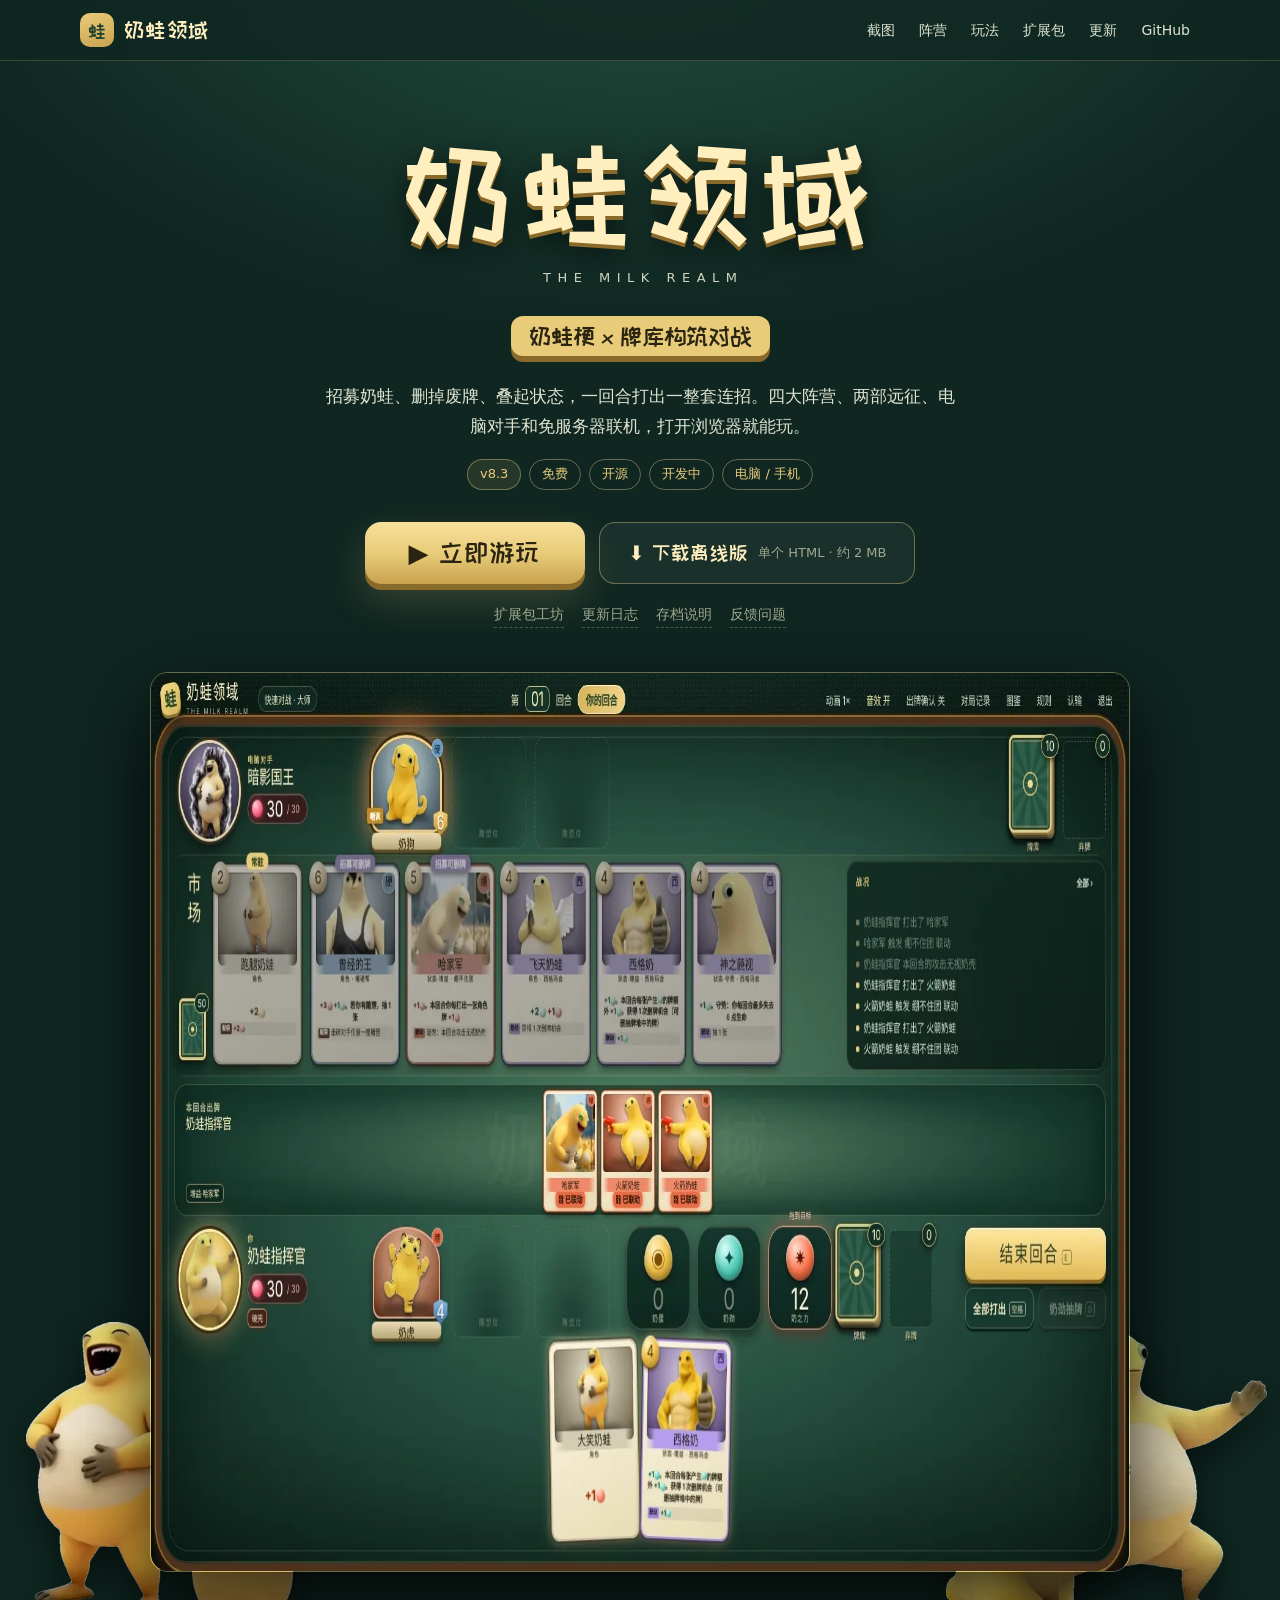
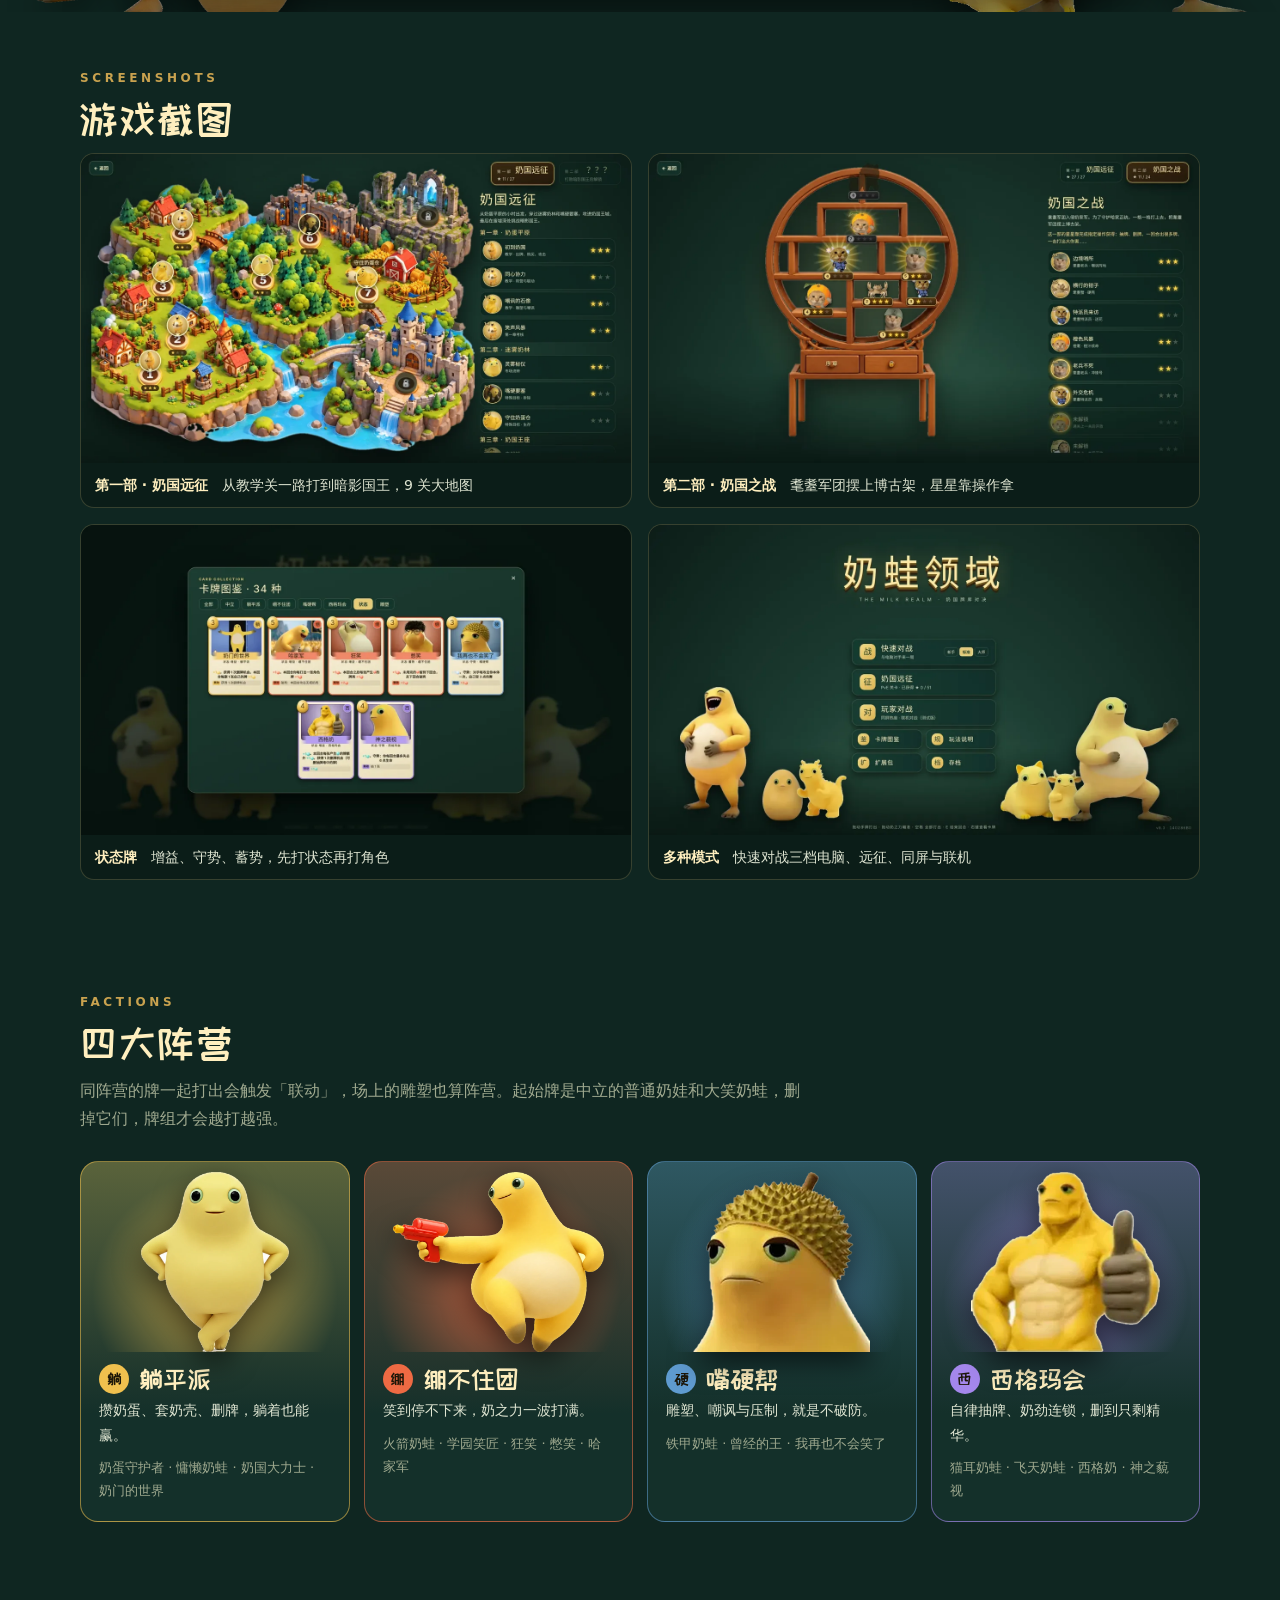
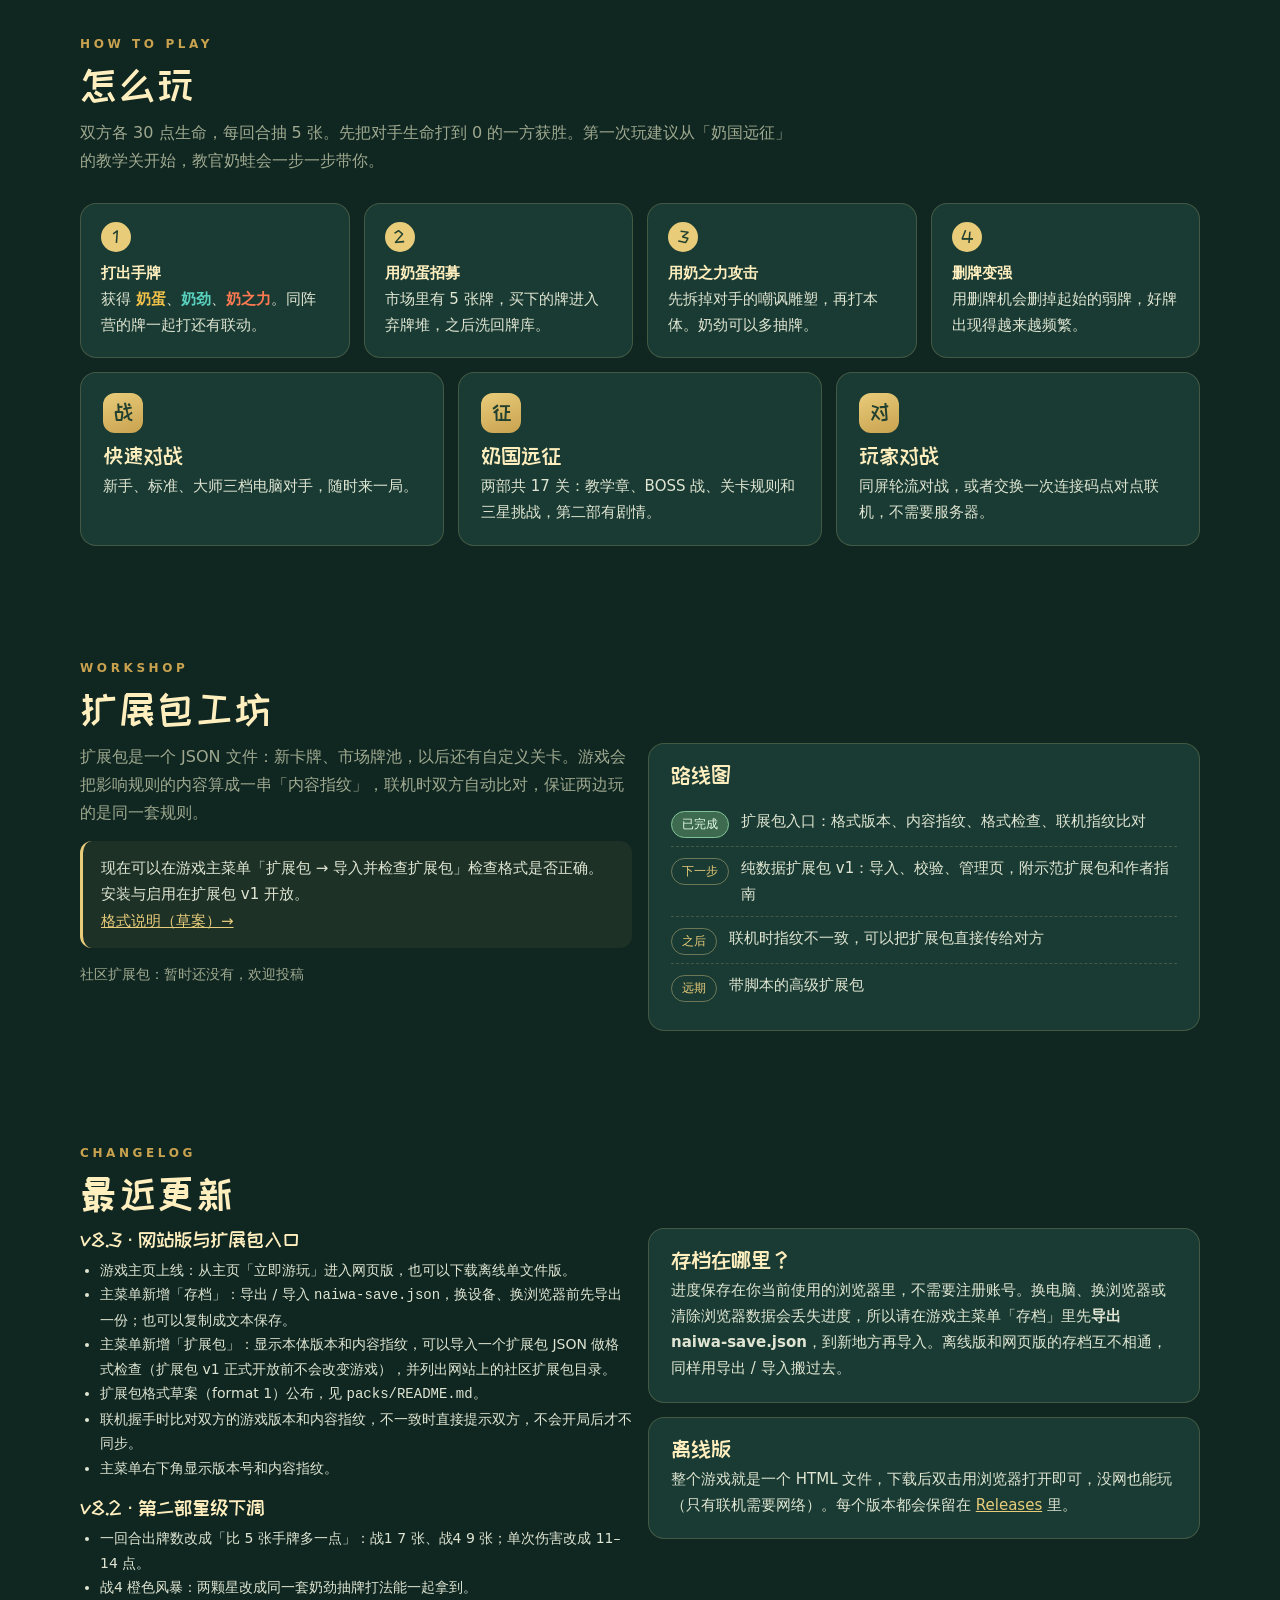
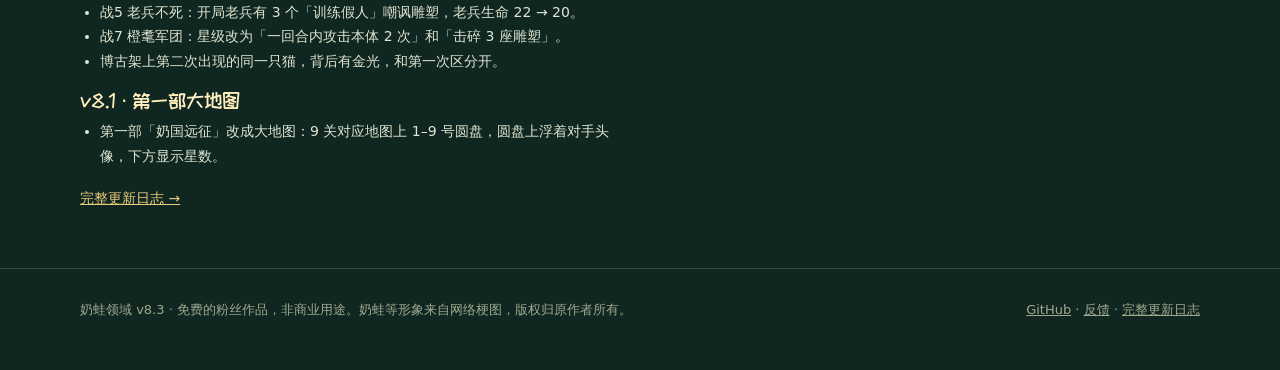
==== index.html @ 802143e0 "Fix: move website files to repo root" ====
<!doctype html>
<html lang="zh-CN">
<head>
<meta charset="utf-8">
<meta name="viewport" content="width=device-width, initial-scale=1, viewport-fit=cover">
<meta name="theme-color" content="#15342e">
<title>奶蛙领域 · 奶蛙梗 × 牌库构筑对战</title>
<meta name="description" content="奶蛙领域：免费的网页卡牌构筑对战游戏。四大阵营、状态牌连招、两部远征关卡、电脑对手与免服务器联机，点开就能玩。">
<meta property="og:title" content="奶蛙领域 · THE MILK REALM">
<meta property="og:description" content="奶蛙梗 × 牌库构筑对战。免费、开源、点开即玩。">
<meta property="og:image" content="assets/cover.jpg">
<link rel="icon" href="assets/favicon.png">
<link rel="preconnect" href="https://fonts.googleapis.com">
<link rel="stylesheet" href="https://fonts.googleapis.com/css2?family=ZCOOL+KuaiLe&display=swap">
<style>
:root{
  --bg:#0f2621;--bg-2:#15342e;--panel:#1a3b33;--line:#e6d18e33;--line-2:#e6d18e66;
  --gold:#e8cc7a;--gold-2:#c9a24f;--cream:#ffefbf;--text:#dfe5d2;--muted:#9fa98f;
  --egg:#f0c04e;--laugh:#ee6a43;--iron:#5f9bd0;--spirit:#a487ec;
  --display:'ZCOOL KuaiLe','PingFang SC','Microsoft YaHei',system-ui,sans-serif;
  --body:'PingFang SC','Microsoft YaHei','Noto Sans SC',system-ui,sans-serif;
}
*{box-sizing:border-box}
html{scroll-behavior:smooth}
body{margin:0;background:radial-gradient(1200px 700px at 50% -10%,#24513f 0%,var(--bg) 60%) fixed,var(--bg);color:var(--text);font:16px/1.75 var(--body);-webkit-font-smoothing:antialiased}
a{color:var(--gold)}
img{max-width:100%;display:block}
.wrap{width:min(1120px,100% - 32px);margin:0 auto}

/* 顶栏 */
.nav{position:sticky;top:0;z-index:20;backdrop-filter:blur(10px);background:#0f2621cc;border-bottom:1px solid var(--line)}
.nav .wrap{display:flex;align-items:center;gap:18px;height:60px}
.brand{display:flex;align-items:center;gap:10px;text-decoration:none;color:var(--cream);font:400 22px var(--display);letter-spacing:.06em;white-space:nowrap}
.brand i{width:34px;height:34px;border-radius:10px;background:linear-gradient(160deg,var(--gold),var(--gold-2));color:#21402f;display:grid;place-items:center;font-style:normal;font-size:19px}
.nav nav{margin-left:auto;display:flex;gap:4px;flex-wrap:nowrap;overflow-x:auto;scrollbar-width:none}
.nav nav a{color:var(--text);text-decoration:none;font-size:14px;padding:6px 10px;border-radius:8px;white-space:nowrap}
.nav nav a:hover{background:#ffffff10;color:var(--cream)}

/* 首屏 */
.hero{position:relative;overflow:hidden;padding:72px 0 40px;text-align:center}
.hero h1{margin:0;font:400 clamp(56px,11vw,120px)/1 var(--display);letter-spacing:.08em;color:var(--cream);text-shadow:0 4px 0 #8a6a2b,0 10px 30px #000a}
.hero .en{margin:14px 0 0;font-size:13px;letter-spacing:.5em;color:#cfd5bf;padding-left:.5em}
.hero .tag{display:inline-block;margin:26px 0 0;padding:8px 18px;border-radius:12px;background:var(--gold);color:#2a2410;font:400 clamp(18px,3vw,24px) var(--display);box-shadow:0 6px 0 #8a6a2b}
.hero p.lead{max-width:640px;margin:26px auto 0;color:var(--text);font-size:17px}
.badges{display:flex;justify-content:center;gap:8px;flex-wrap:wrap;margin-top:18px}
.badge{font-size:13px;padding:3px 12px;border-radius:999px;border:1px solid var(--line-2);color:var(--gold)}
.badge.ver{background:#e8cc7a1a}
.cta{display:flex;justify-content:center;gap:14px;flex-wrap:wrap;margin-top:32px}
.btn{display:inline-flex;align-items:center;justify-content:center;gap:10px;text-decoration:none;border-radius:16px;font:400 20px var(--display);letter-spacing:.06em;padding:14px 28px;transition:transform .12s,box-shadow .12s;cursor:pointer;border:0}
.btn.primary{background:linear-gradient(180deg,#f7e09a,var(--gold) 50%,var(--gold-2));color:#2a2410;box-shadow:0 6px 0 #8a6a2b,0 16px 40px #e8cc7a33;font-size:26px;padding:16px 44px}
.btn.primary:hover{transform:translateY(-2px);box-shadow:0 8px 0 #8a6a2b,0 20px 50px #e8cc7a44}
.btn.primary:active{transform:translateY(4px);box-shadow:0 2px 0 #8a6a2b}
.btn.ghost{background:#ffffff0c;color:var(--cream);border:1px solid var(--line-2)}
.btn.ghost:hover{background:#ffffff18}
.btn small{font:13px var(--body);color:var(--muted);letter-spacing:0}
.sublinks{margin-top:18px;display:flex;justify-content:center;gap:6px 18px;flex-wrap:wrap;font-size:14px}
.sublinks a{color:var(--muted);text-decoration:none;border-bottom:1px dashed #9fa98f66}
.sublinks a:hover{color:var(--cream)}
.frogs{position:absolute;inset:0;pointer-events:none;z-index:-1}
.frogs img{position:absolute;bottom:-10px;filter:drop-shadow(0 12px 18px #0008);animation:bob 4s ease-in-out infinite;opacity:.95}
@keyframes bob{50%{transform:translateY(-10px)}}
.shot-hero{margin:44px auto 0;width:min(980px,100%);border-radius:18px;overflow:hidden;border:1px solid var(--line-2);box-shadow:0 30px 80px #000c}

/* 区块 */
section.block{padding:56px 0}
.eyebrow{font-size:12px;letter-spacing:.3em;color:var(--gold-2);font-weight:700}
h2{margin:6px 0 10px;font:400 clamp(28px,5vw,40px)/1.2 var(--display);color:var(--cream);letter-spacing:.04em}
.intro{color:var(--muted);max-width:720px;margin:0 0 28px}

/* 截图 */
.gallery{display:grid;grid-template-columns:repeat(2,1fr);gap:16px}
.gallery figure{margin:0;border-radius:14px;overflow:hidden;border:1px solid var(--line);background:#0b1d18;cursor:zoom-in}
.gallery figure img{aspect-ratio:16/9;object-fit:cover;width:100%;transition:transform .3s}
.gallery figure:hover img{transform:scale(1.03)}
.gallery figcaption{padding:10px 14px;font-size:14px;color:var(--text)}
.gallery figcaption b{color:var(--cream)}

/* 阵营 */
.factions{display:grid;grid-template-columns:repeat(4,1fr);gap:14px}
.fac{position:relative;border-radius:18px;overflow:hidden;background:linear-gradient(180deg,color-mix(in srgb,var(--c) 30%,#1a3b33),#14302a 70%);border:1px solid color-mix(in srgb,var(--c) 55%,transparent);padding:0 0 18px}
.fac .art{height:190px;display:flex;align-items:flex-end;justify-content:center;background:radial-gradient(circle at 50% 70%,color-mix(in srgb,var(--c) 70%,transparent),transparent 65%)}
.fac .art img{max-height:180px;width:auto;filter:drop-shadow(0 10px 14px #0009)}
.fac h3{margin:12px 18px 2px;font:400 26px var(--display);color:var(--cream);display:flex;align-items:center;gap:10px}
.fac h3 i{font-style:normal;width:30px;height:30px;border-radius:50%;background:var(--c);color:#1c1608;display:grid;place-items:center;font-size:16px}
.fac p{margin:4px 18px 0;font-size:14px;color:var(--text)}
.fac .cards{margin:10px 18px 0;font-size:13px;color:var(--muted)}

/* 模式 / 玩法 */
.grid3{display:grid;grid-template-columns:repeat(3,1fr);gap:14px}
.card{background:var(--panel);border:1px solid var(--line);border-radius:16px;padding:20px 22px}
.card h3{margin:0 0 6px;font:400 22px var(--display);color:var(--cream)}
.card p{margin:0;font-size:15px}
.card .mi{width:40px;height:40px;border-radius:12px;background:linear-gradient(160deg,var(--gold),var(--gold-2));color:#21402f;display:grid;place-items:center;font:400 21px var(--display);margin-bottom:12px}
.steps{counter-reset:s;display:grid;grid-template-columns:repeat(4,1fr);gap:14px;padding:0;margin:0;list-style:none}
.steps li{counter-increment:s;background:var(--panel);border:1px solid var(--line);border-radius:16px;padding:18px 20px;font-size:15px}
.steps li:before{content:counter(s);display:grid;place-items:center;width:30px;height:30px;border-radius:50%;background:var(--gold);color:#21402f;font:400 17px var(--display);margin-bottom:8px}
.steps b{color:var(--cream)}
.res{font-weight:700}.res.c{color:#f2c24b}.res.e{color:#59d2c0}.res.p{color:#ff7a52}

/* 扩展包 / 更新 */
.two{display:grid;grid-template-columns:1fr 1fr;gap:16px}
.note{border-left:3px solid var(--gold);background:#e8cc7a10;border-radius:12px;padding:14px 18px;font-size:15px}
.roadmap{list-style:none;padding:0;margin:14px 0 0}
.roadmap li{display:flex;gap:12px;align-items:flex-start;padding:8px 0;border-bottom:1px dashed var(--line);font-size:15px}
.roadmap li:last-child{border:0}
.roadmap .st{flex:none;font-size:12px;padding:2px 10px;border-radius:999px;border:1px solid var(--line-2);color:var(--gold);margin-top:3px}
.roadmap .st.done{background:#3e6b4f;border-color:#7fc29a;color:#e8ffe9}
.changes h3{margin:0;font:400 20px var(--display);color:var(--cream)}
.changes ul{margin:6px 0 16px;padding-left:20px;font-size:14px}
.changes .more{font-size:14px}

/* 存档 */
.save-row{display:flex;gap:16px;align-items:center;flex-wrap:wrap}
.save-row .note{flex:1;min-width:260px}

footer{border-top:1px solid var(--line);padding:30px 0 50px;color:var(--muted);font-size:13px}
footer .wrap{display:flex;gap:10px 24px;flex-wrap:wrap;justify-content:space-between}
footer a{color:var(--muted)}

/* 大图 */
.lightbox{position:fixed;inset:0;background:#000d;display:none;align-items:center;justify-content:center;z-index:50;padding:16px;cursor:zoom-out}
.lightbox.on{display:flex}
.lightbox img{max-width:min(1600px,100%);max-height:100%;border-radius:12px;box-shadow:0 20px 60px #000}

@media (max-width:900px){
  .factions{grid-template-columns:repeat(2,1fr)}
  .grid3,.steps{grid-template-columns:1fr 1fr}
  .two{grid-template-columns:1fr}
  .frogs{opacity:.35}
}
@media (max-width:600px){
  .nav nav a.hide-sm{display:none}
  .gallery,.factions,.grid3,.steps{grid-template-columns:1fr}
  .hero{padding-top:48px}
  .btn.primary{width:100%}
  .cta .btn.ghost{width:100%}
  .fac .art{height:160px}
  section.block{padding:40px 0}
}
</style>
</head>
<body>

<header class="nav"><div class="wrap">
  <a class="brand" href="./"><i>蛙</i>奶蛙领域</a>
  <nav>
    <a href="#shots" class="hide-sm">截图</a>
    <a href="#factions" class="hide-sm">阵营</a>
    <a href="#how">玩法</a>
    <a href="#packs">扩展包</a>
    <a href="#changes" class="hide-sm">更新</a>
    <a href="#" data-gh="repo">GitHub</a>
  </nav>
</div></header>

<section class="hero">
  <div class="frogs" aria-hidden="true">
    <img src="play/assets/art/laugh.webp" alt="" style="left:2%;height:300px;animation-delay:-1s">
    <img src="play/assets/art/egg.webp" alt="" style="left:15%;height:130px;animation-delay:-2.2s">
    <img src="play/assets/art/cat.webp" alt="" style="right:16%;height:140px;animation-delay:-1.6s">
    <img src="play/assets/art/kungfu.webp" alt="" style="right:1%;height:290px;animation-delay:-2.6s">
  </div>
  <div class="wrap">
    <h1>奶蛙领域</h1>
    <p class="en">THE MILK REALM</p>
    <div class="tag">奶蛙梗 × 牌库构筑对战</div>
    <p class="lead">招募奶蛙、删掉废牌、叠起状态，一回合打出一整套连招。四大阵营、两部远征、电脑对手和免服务器联机，打开浏览器就能玩。</p>
    <div class="badges"><span class="badge ver">v8.3</span><span class="badge">免费</span><span class="badge">开源</span><span class="badge">开发中</span><span class="badge">电脑 / 手机</span></div>
    <div class="cta">
      <a class="btn primary" href="play/">▶ 立即游玩</a>
      <a class="btn ghost" href="#" data-gh="release">⬇ 下载离线版 <small>单个 HTML · 约 2 MB</small></a>
    </div>
    <div class="sublinks">
      <a href="#packs">扩展包工坊</a>
      <a href="#changes">更新日志</a>
      <a href="#save">存档说明</a>
      <a href="#" data-gh="issues">反馈问题</a>
    </div>
    <img class="shot-hero" src="assets/screenshots/battle.webp" alt="对局画面：牌桌、市场、手牌和雕塑" width="1600" height="900">
  </div>
</section>

<section class="block" id="shots"><div class="wrap">
  <div class="eyebrow">SCREENSHOTS</div>
  <h2>游戏截图</h2>
  <div class="gallery">
    <figure><img src="assets/screenshots/map.webp" alt="第一部大地图" loading="lazy"><figcaption><b>第一部 · 奶国远征</b>　从教学关一路打到暗影国王，9 关大地图</figcaption></figure>
    <figure><img src="assets/screenshots/shelf.webp" alt="第二部博古架" loading="lazy"><figcaption><b>第二部 · 奶国之战</b>　耄耋军团摆上博古架，星星靠操作拿</figcaption></figure>
    <figure><img src="assets/screenshots/codex.webp" alt="卡牌图鉴" loading="lazy"><figcaption><b>状态牌</b>　增益、守势、蓄势，先打状态再打角色</figcaption></figure>
    <figure><img src="assets/screenshots/menu.webp" alt="主菜单" loading="lazy"><figcaption><b>多种模式</b>　快速对战三档电脑、远征、同屏与联机</figcaption></figure>
  </div>
</div></section>

<section class="block" id="factions"><div class="wrap">
  <div class="eyebrow">FACTIONS</div>
  <h2>四大阵营</h2>
  <p class="intro">同阵营的牌一起打出会触发「联动」，场上的雕塑也算阵营。起始牌是中立的普通奶娃和大笑奶蛙，删掉它们，牌组才会越打越强。</p>
  <div class="factions">
    <div class="fac" style="--c:var(--egg)"><div class="art"><img src="play/assets/art/chieftain.webp" alt="奶国大力士"></div>
      <h3><i>躺</i>躺平派</h3><p>攒奶蛋、套奶壳、删牌，躺着也能赢。</p><div class="cards">奶蛋守护者 · 慵懒奶蛙 · 奶国大力士 · 奶门的世界</div></div>
    <div class="fac" style="--c:var(--laugh)"><div class="art"><img src="play/assets/art/rocket.webp" alt="火箭奶蛙"></div>
      <h3><i>绷</i>绷不住团</h3><p>笑到停不下来，奶之力一波打满。</p><div class="cards">火箭奶蛙 · 学园笑匠 · 狂笑 · 憋笑 · 哈家军</div></div>
    <div class="fac" style="--c:var(--iron)"><div class="art"><img src="play/assets/art/nolaugh.webp" alt="我再也不会笑了"></div>
      <h3><i>硬</i>嘴硬帮</h3><p>雕塑、嘲讽与压制，就是不破防。</p><div class="cards">铁甲奶蛙 · 曾经的王 · 我再也不会笑了</div></div>
    <div class="fac" style="--c:var(--spirit)"><div class="art"><img src="play/assets/art/sigma.webp" alt="西格奶"></div>
      <h3><i>西</i>西格玛会</h3><p>自律抽牌、奶劲连锁，删到只剩精华。</p><div class="cards">猫耳奶蛙 · 飞天奶蛙 · 西格奶 · 神之藐视</div></div>
  </div>
</div></section>

<section class="block" id="how"><div class="wrap">
  <div class="eyebrow">HOW TO PLAY</div>
  <h2>怎么玩</h2>
  <p class="intro">双方各 30 点生命，每回合抽 5 张。先把对手生命打到 0 的一方获胜。第一次玩建议从「奶国远征」的教学关开始，教官奶蛙会一步一步带你。</p>
  <ol class="steps">
    <li><b>打出手牌</b><br>获得 <span class="res c">奶蛋</span>、<span class="res e">奶劲</span>、<span class="res p">奶之力</span>。同阵营的牌一起打还有联动。</li>
    <li><b>用奶蛋招募</b><br>市场里有 5 张牌，买下的牌进入弃牌堆，之后洗回牌库。</li>
    <li><b>用奶之力攻击</b><br>先拆掉对手的嘲讽雕塑，再打本体。奶劲可以多抽牌。</li>
    <li><b>删牌变强</b><br>用删牌机会删掉起始的弱牌，好牌出现得越来越频繁。</li>
  </ol>
  <div class="grid3" style="margin-top:14px">
    <div class="card"><div class="mi">战</div><h3>快速对战</h3><p>新手、标准、大师三档电脑对手，随时来一局。</p></div>
    <div class="card"><div class="mi">征</div><h3>奶国远征</h3><p>两部共 17 关：教学章、BOSS 战、关卡规则和三星挑战，第二部有剧情。</p></div>
    <div class="card"><div class="mi">对</div><h3>玩家对战</h3><p>同屏轮流对战，或者交换一次连接码点对点联机，不需要服务器。</p></div>
  </div>
</div></section>

<section class="block" id="packs"><div class="wrap">
  <div class="eyebrow">WORKSHOP</div>
  <h2>扩展包工坊</h2>
  <div class="two">
    <div>
      <p class="intro" style="margin-bottom:14px">扩展包是一个 JSON 文件：新卡牌、市场牌池，以后还有自定义关卡。游戏会把影响规则的内容算成一串「内容指纹」，联机时双方自动比对，保证两边玩的是同一套规则。</p>
      <div class="note">现在可以在游戏主菜单「扩展包 → 导入并检查扩展包」检查格式是否正确。安装与启用在扩展包 v1 开放。<br><a href="#" data-gh="packs">格式说明（草案）→</a></div>
      <p style="font-size:14px;color:var(--muted)">社区扩展包：<span id="packCount">读取中…</span></p>
    </div>
    <div class="card">
      <h3>路线图</h3>
      <ul class="roadmap">
        <li><span class="st done">已完成</span><span>扩展包入口：格式版本、内容指纹、格式检查、联机指纹比对</span></li>
        <li><span class="st">下一步</span><span>纯数据扩展包 v1：导入、校验、管理页，附示范扩展包和作者指南</span></li>
        <li><span class="st">之后</span><span>联机时指纹不一致，可以把扩展包直接传给对方</span></li>
        <li><span class="st">远期</span><span>带脚本的高级扩展包</span></li>
      </ul>
    </div>
  </div>
</div></section>

<section class="block" id="changes"><div class="wrap">
  <div class="eyebrow">CHANGELOG</div>
  <h2>最近更新</h2>
  <div class="two">
    <div class="changes"><h3>v8.3 · 网站版与扩展包入口</h3><ul><li>游戏主页上线：从主页「立即游玩」进入网页版，也可以下载离线单文件版。</li><li>主菜单新增「存档」：导出 / 导入 <code>naiwa-save.json</code>，换设备、换浏览器前先导出一份；也可以复制成文本保存。</li><li>主菜单新增「扩展包」：显示本体版本和内容指纹，可以导入一个扩展包 JSON 做格式检查（扩展包 v1 正式开放前不会改变游戏），并列出网站上的社区扩展包目录。</li><li>扩展包格式草案（format 1）公布，见 <code>packs/README.md</code>。</li><li>联机握手时比对双方的游戏版本和内容指纹，不一致时直接提示双方，不会开局后才不同步。</li><li>主菜单右下角显示版本号和内容指纹。</li></ul><h3>v8.2 · 第二部星级下调</h3><ul><li>一回合出牌数改成「比 5 张手牌多一点」：战1 7 张、战4 9 张；单次伤害改成 11–14 点。</li><li>战4 橙色风暴：两颗星改成同一套奶劲抽牌打法能一起拿到。</li><li>战5 老兵不死：开局老兵有 3 个「训练假人」嘲讽雕塑，老兵生命 22 → 20。</li><li>战7 橙耄军团：星级改为「一回合内攻击本体 2 次」和「击碎 3 座雕塑」。</li><li>博古架上第二次出现的同一只猫，背后有金光，和第一次区分开。</li></ul><h3>v8.1 · 第一部大地图</h3><ul><li>第一部「奶国远征」改成大地图：9 关对应地图上 1–9 号圆盘，圆盘上浮着对手头像，下方显示星数。</li></ul><a class="more" href="#" data-gh="changelog">完整更新日志 →</a></div>
    <div>
      <div class="card" id="save">
        <h3>存档在哪里？</h3>
        <p>进度保存在你当前使用的浏览器里，不需要注册账号。换电脑、换浏览器或清除浏览器数据会丢失进度，所以请在游戏主菜单「存档」里先<b>导出 naiwa-save.json</b>，到新地方再导入。离线版和网页版的存档互不相通，同样用导出 / 导入搬过去。</p>
      </div>
      <div class="card" style="margin-top:14px">
        <h3>离线版</h3>
        <p>整个游戏就是一个 HTML 文件，下载后双击用浏览器打开即可，没网也能玩（只有联机需要网络）。每个版本都会保留在 <a href="#" data-gh="releases">Releases</a> 里。</p>
      </div>
    </div>
  </div>
</div></section>

<footer><div class="wrap">
  <span>奶蛙领域 v8.3 · 免费的粉丝作品，非商业用途。奶蛙等形象来自网络梗图，版权归原作者所有。</span>
  <span><a href="#" data-gh="repo">GitHub</a> · <a href="#" data-gh="issues">反馈</a> · <a href="#" data-gh="changelog">完整更新日志</a></span>
</div></footer>

<div class="lightbox" id="lb"><img alt=""></div>

<script>
/* 自动识别仓库地址：<用户名>.github.io/<仓库名>/。自定义域名时把 FALLBACK 改成你的「用户名/仓库名」 */
(function () {
  var FALLBACK = '';
  var h = location.hostname, seg = location.pathname.split('/').filter(Boolean)[0];
  var repo = FALLBACK;
  if (/\.github\.io$/.test(h)) { var user = h.replace(/\.github\.io$/, ''); repo = user + '/' + (seg && seg !== 'play' && seg.indexOf('.') < 0 ? seg : h); }
  var gh = repo.indexOf('/') > 0 && repo.indexOf('__') < 0 ? 'https://github.com/' + repo : null;
  var links = { repo: '', issues: '/issues', release: '/releases/latest', releases: '/releases', packs: '/blob/main/packs/README.md', changelog: '/blob/main/CHANGELOG.md' };
  var local = { repo: '#', issues: '#', release: '#', releases: '#', packs: 'packs/README.md', changelog: 'CHANGELOG.md' };
  document.querySelectorAll('[data-gh]').forEach(function (a) {
    var k = a.getAttribute('data-gh');
    a.href = gh ? gh + links[k] : local[k];
    if (gh && k !== 'release') a.target = '_blank';
  });
  /* 社区扩展包数量 */
  fetch('packs/index.json', { cache: 'no-cache' }).then(function (r) { return r.json(); }).then(function (j) {
    var n = (j.packs || []).length; document.getElementById('packCount').textContent = n ? n + ' 个' : '暂时还没有，欢迎投稿';
  }).catch(function () { document.getElementById('packCount').textContent = '—'; });
  /* 截图大图 */
  var lb = document.getElementById('lb');
  document.querySelectorAll('.gallery img, .shot-hero').forEach(function (img) {
    img.style.cursor = 'zoom-in';
    img.addEventListener('click', function () { lb.firstElementChild.src = img.src; lb.classList.add('on'); });
  });
  lb.addEventListener('click', function () { lb.classList.remove('on'); });
  document.addEventListener('keydown', function (e) { if (e.key === 'Escape') lb.classList.remove('on'); });
})();
</script>
</body>
</html>
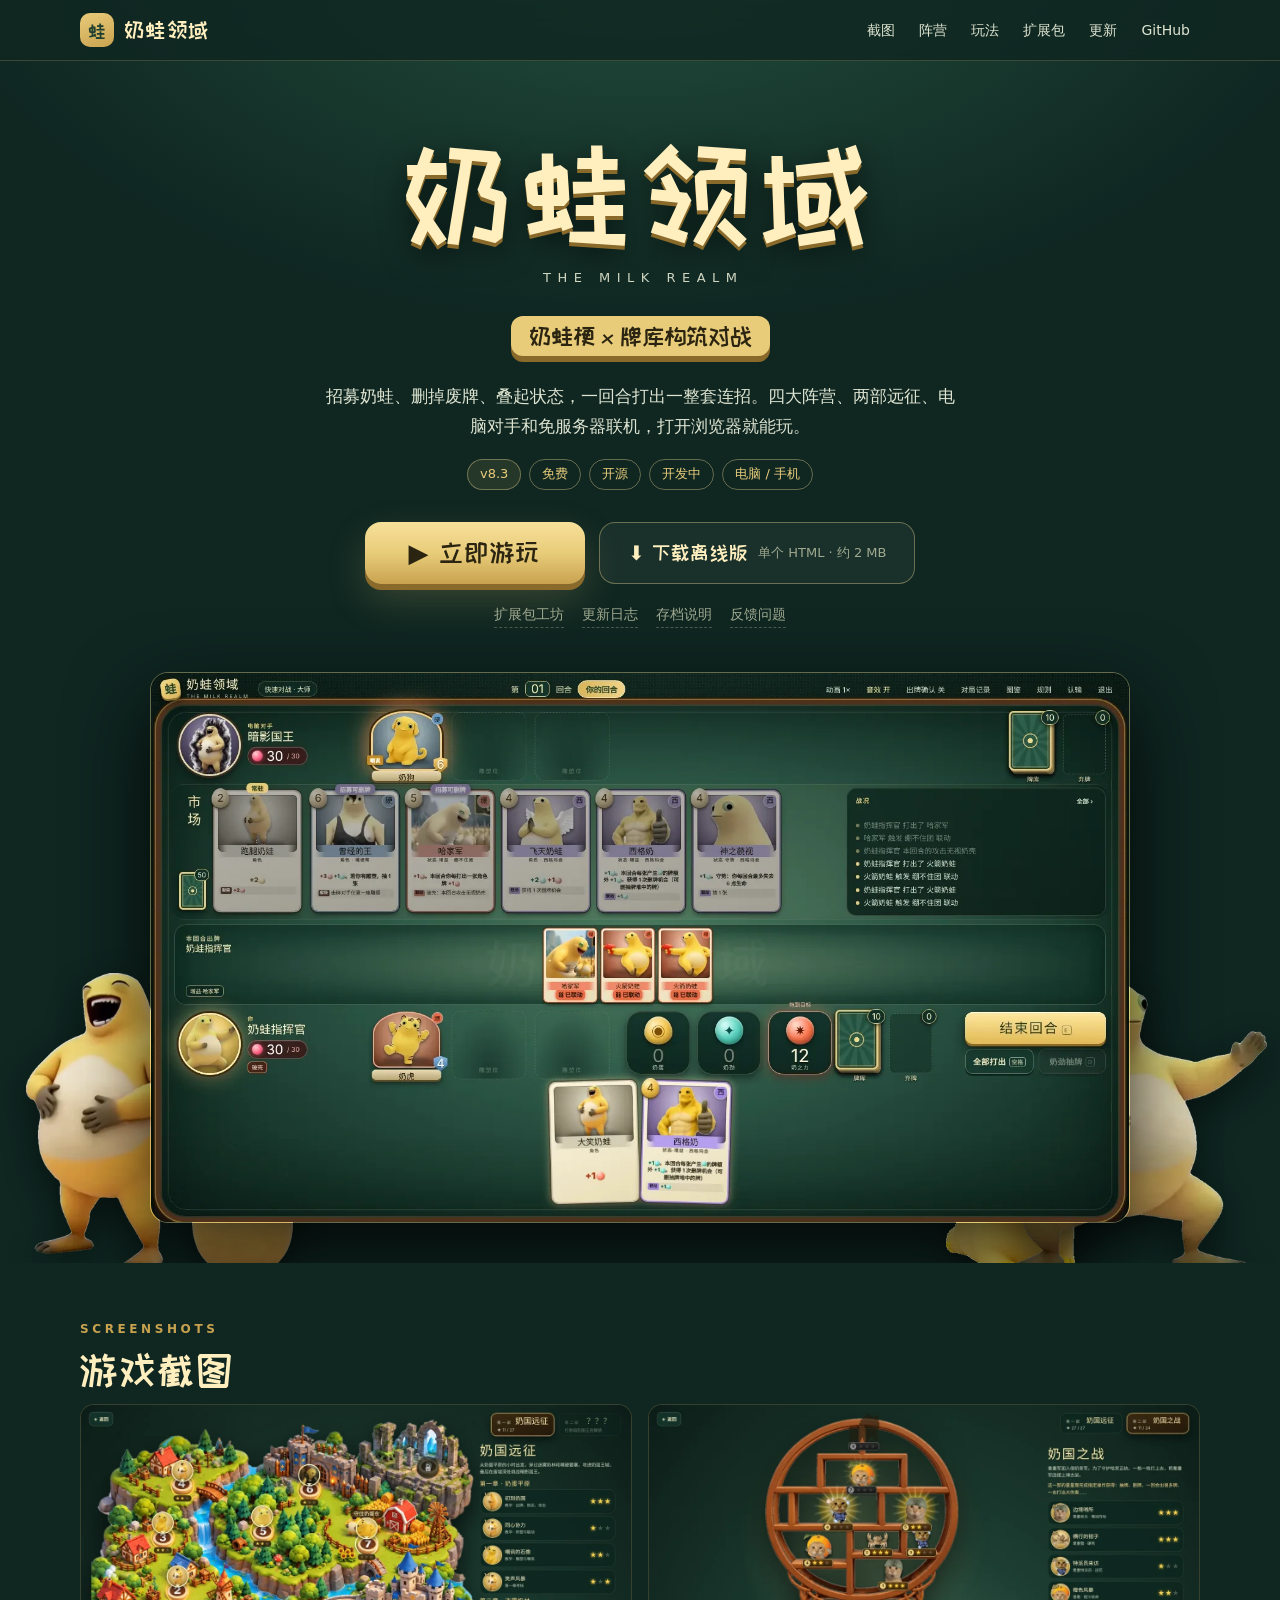
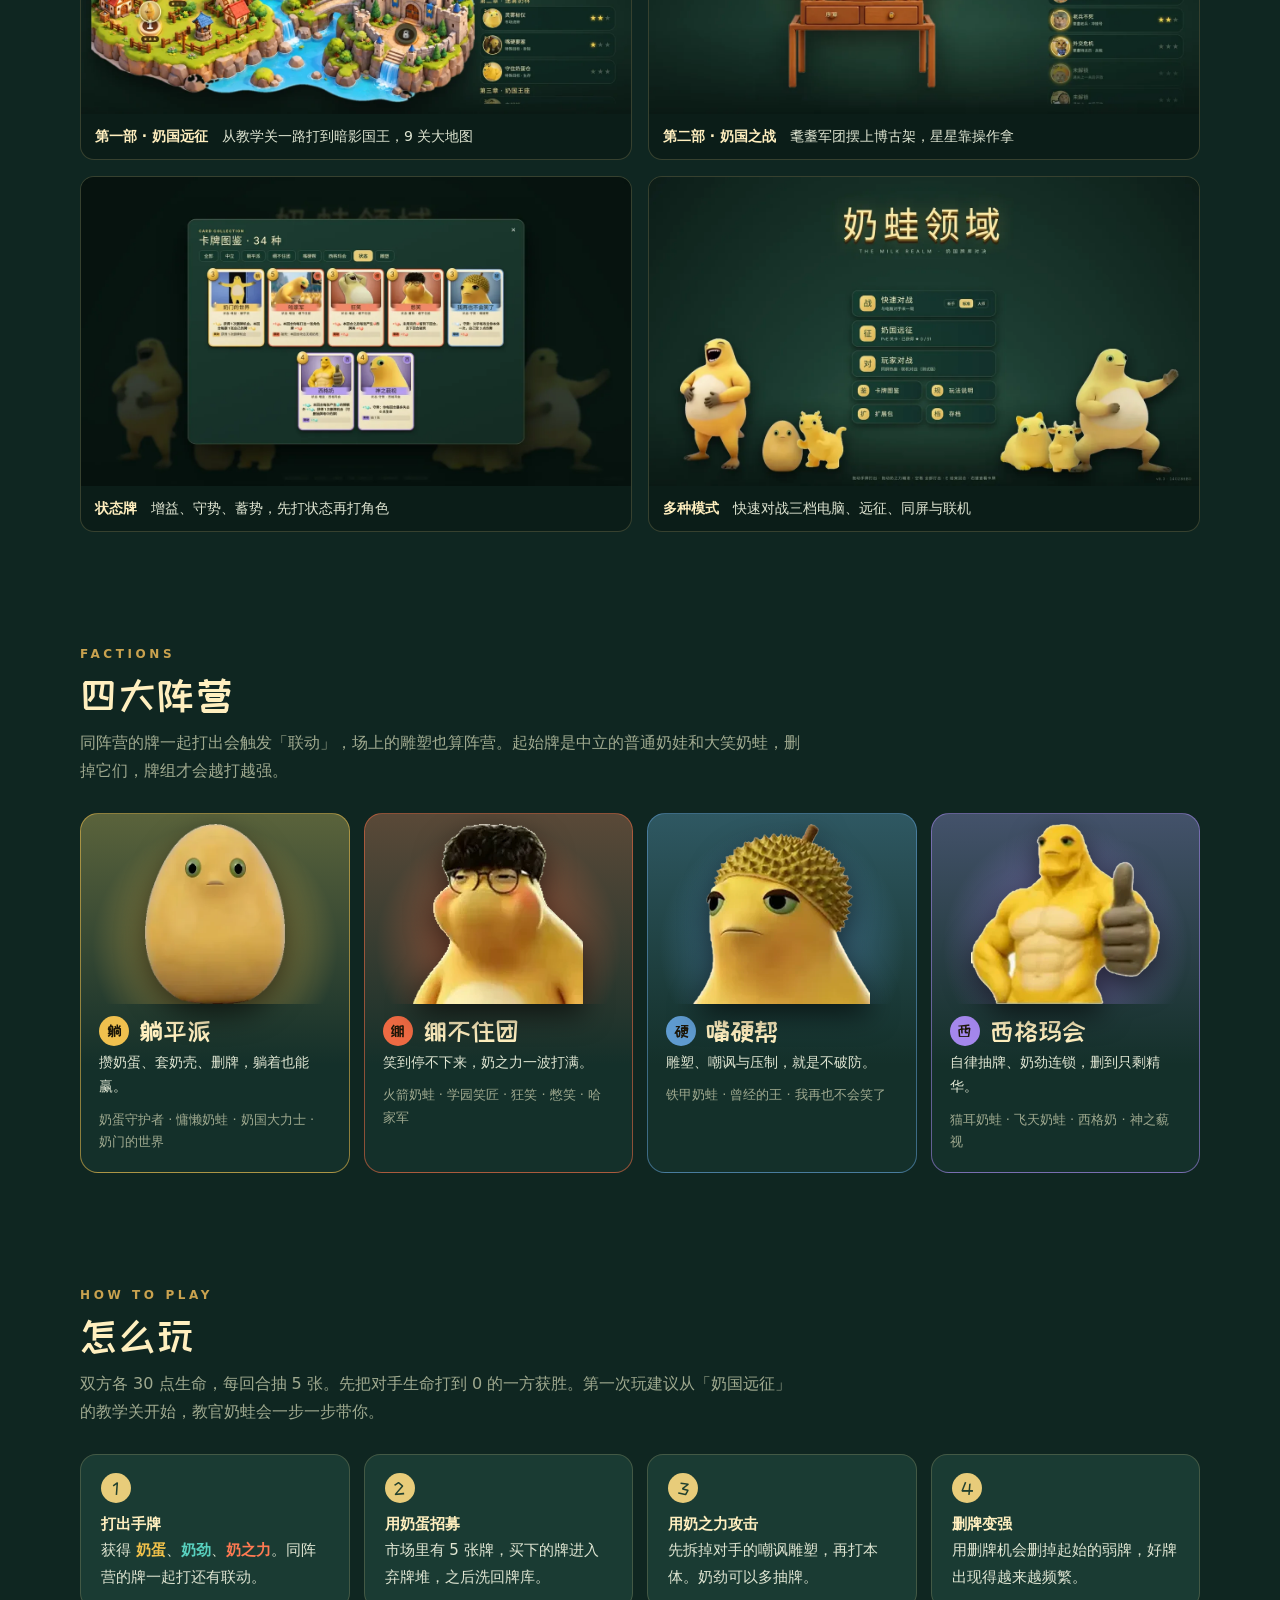
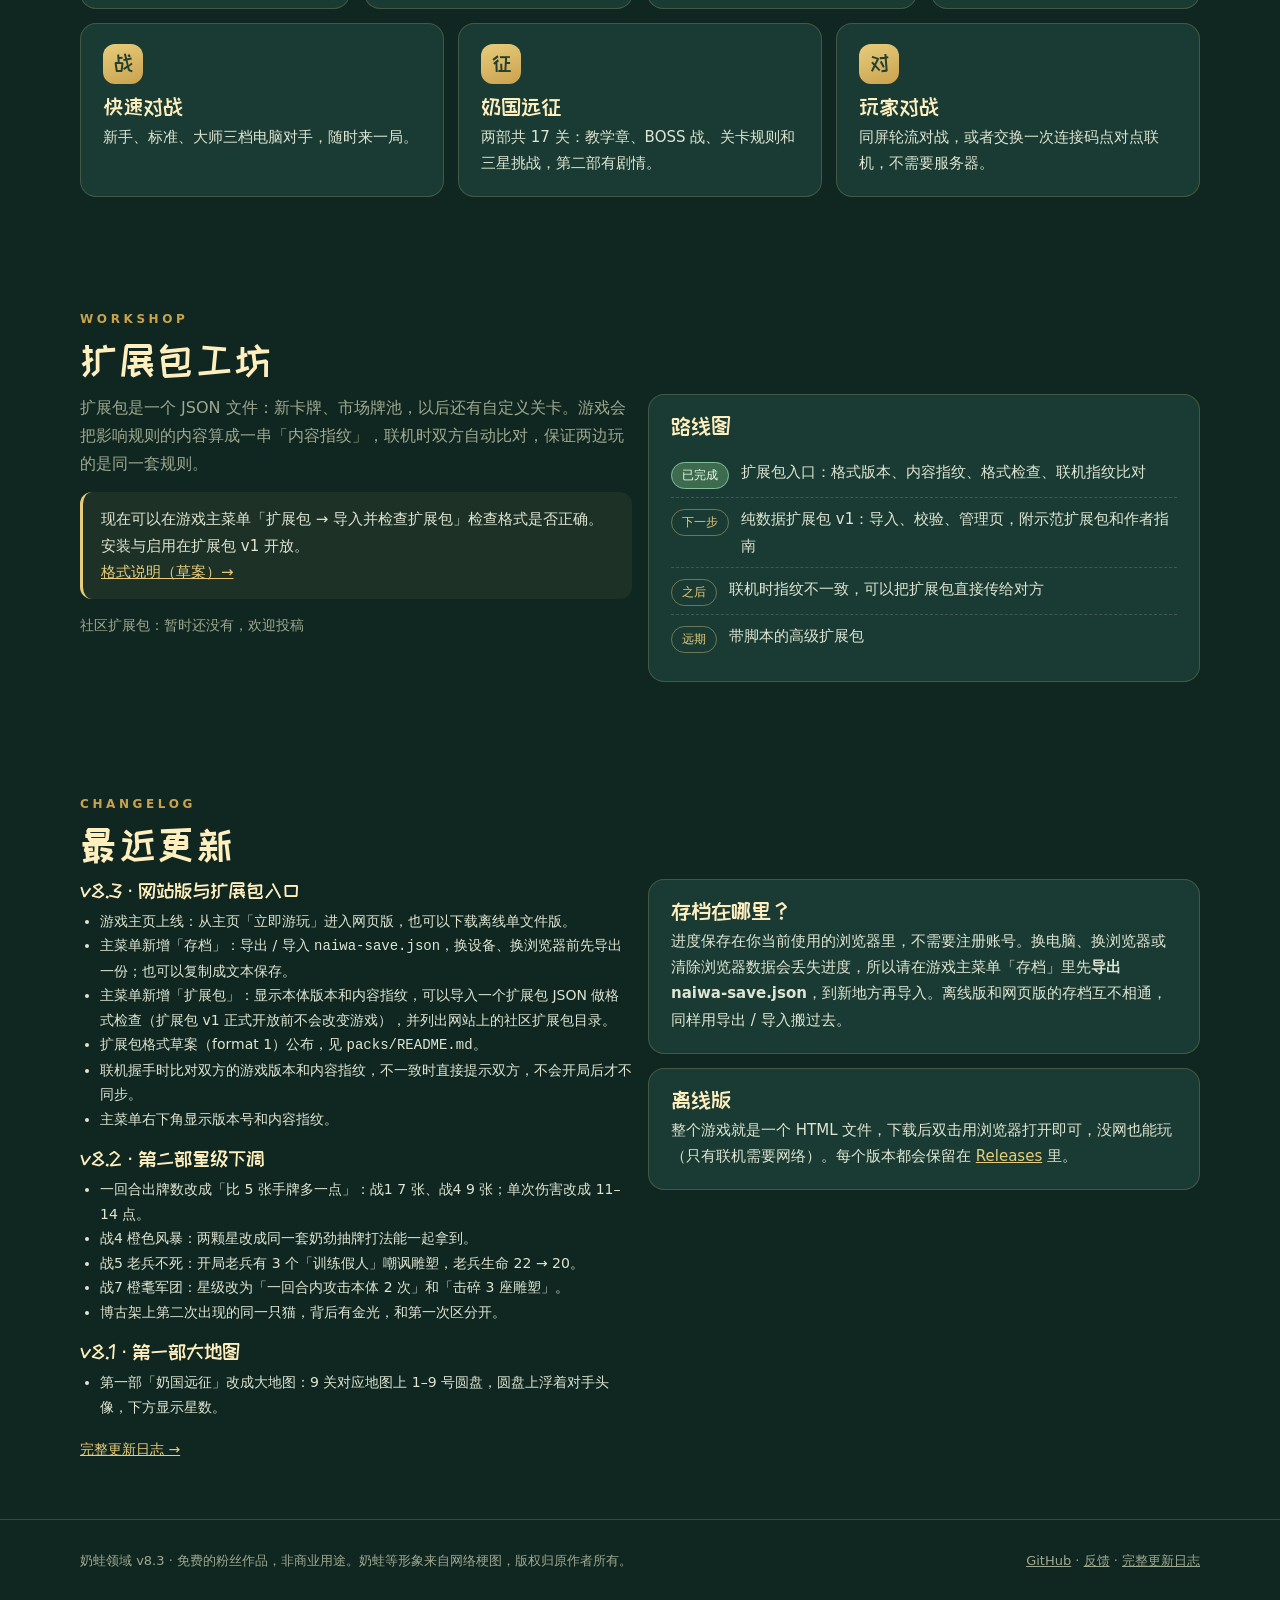
==== commit c3dd8962: "修正英雄截图比例，更新派系艺术" ====
--- a/index.html
+++ b/index.html
@@ -24,7 +24,7 @@
 html{scroll-behavior:smooth}
 body{margin:0;background:radial-gradient(1200px 700px at 50% -10%,#24513f 0%,var(--bg) 60%) fixed,var(--bg);color:var(--text);font:16px/1.75 var(--body);-webkit-font-smoothing:antialiased}
 a{color:var(--gold)}
-img{max-width:100%;display:block}
+img{max-width:100%;height:auto;display:block}
 .wrap{width:min(1120px,100% - 32px);margin:0 auto}
 
 /* 顶栏 */
@@ -59,7 +59,7 @@
 .frogs{position:absolute;inset:0;pointer-events:none;z-index:-1}
 .frogs img{position:absolute;bottom:-10px;filter:drop-shadow(0 12px 18px #0008);animation:bob 4s ease-in-out infinite;opacity:.95}
 @keyframes bob{50%{transform:translateY(-10px)}}
-.shot-hero{margin:44px auto 0;width:min(980px,100%);border-radius:18px;overflow:hidden;border:1px solid var(--line-2);box-shadow:0 30px 80px #000c}
+.shot-hero{margin:44px auto 0;width:min(980px,100%);height:auto;aspect-ratio:16/9;border-radius:18px;overflow:hidden;border:1px solid var(--line-2);box-shadow:0 30px 80px #000c}
 
 /* 区块 */
 section.block{padding:56px 0}
@@ -196,9 +196,9 @@
   <h2>四大阵营</h2>
   <p class="intro">同阵营的牌一起打出会触发「联动」，场上的雕塑也算阵营。起始牌是中立的普通奶娃和大笑奶蛙，删掉它们，牌组才会越打越强。</p>
   <div class="factions">
-    <div class="fac" style="--c:var(--egg)"><div class="art"><img src="play/assets/art/chieftain.webp" alt="奶国大力士"></div>
+    <div class="fac" style="--c:var(--egg)"><div class="art"><img src="play/assets/art/egg.webp" alt="奶蛋"></div>
       <h3><i>躺</i>躺平派</h3><p>攒奶蛋、套奶壳、删牌，躺着也能赢。</p><div class="cards">奶蛋守护者 · 慵懒奶蛙 · 奶国大力士 · 奶门的世界</div></div>
-    <div class="fac" style="--c:var(--laugh)"><div class="art"><img src="play/assets/art/rocket.webp" alt="火箭奶蛙"></div>
+    <div class="fac" style="--c:var(--laugh)"><div class="art"><img src="play/assets/art/hold.webp" alt="憋笑"></div>
       <h3><i>绷</i>绷不住团</h3><p>笑到停不下来，奶之力一波打满。</p><div class="cards">火箭奶蛙 · 学园笑匠 · 狂笑 · 憋笑 · 哈家军</div></div>
     <div class="fac" style="--c:var(--iron)"><div class="art"><img src="play/assets/art/nolaugh.webp" alt="我再也不会笑了"></div>
       <h3><i>硬</i>嘴硬帮</h3><p>雕塑、嘲讽与压制，就是不破防。</p><div class="cards">铁甲奶蛙 · 曾经的王 · 我再也不会笑了</div></div>
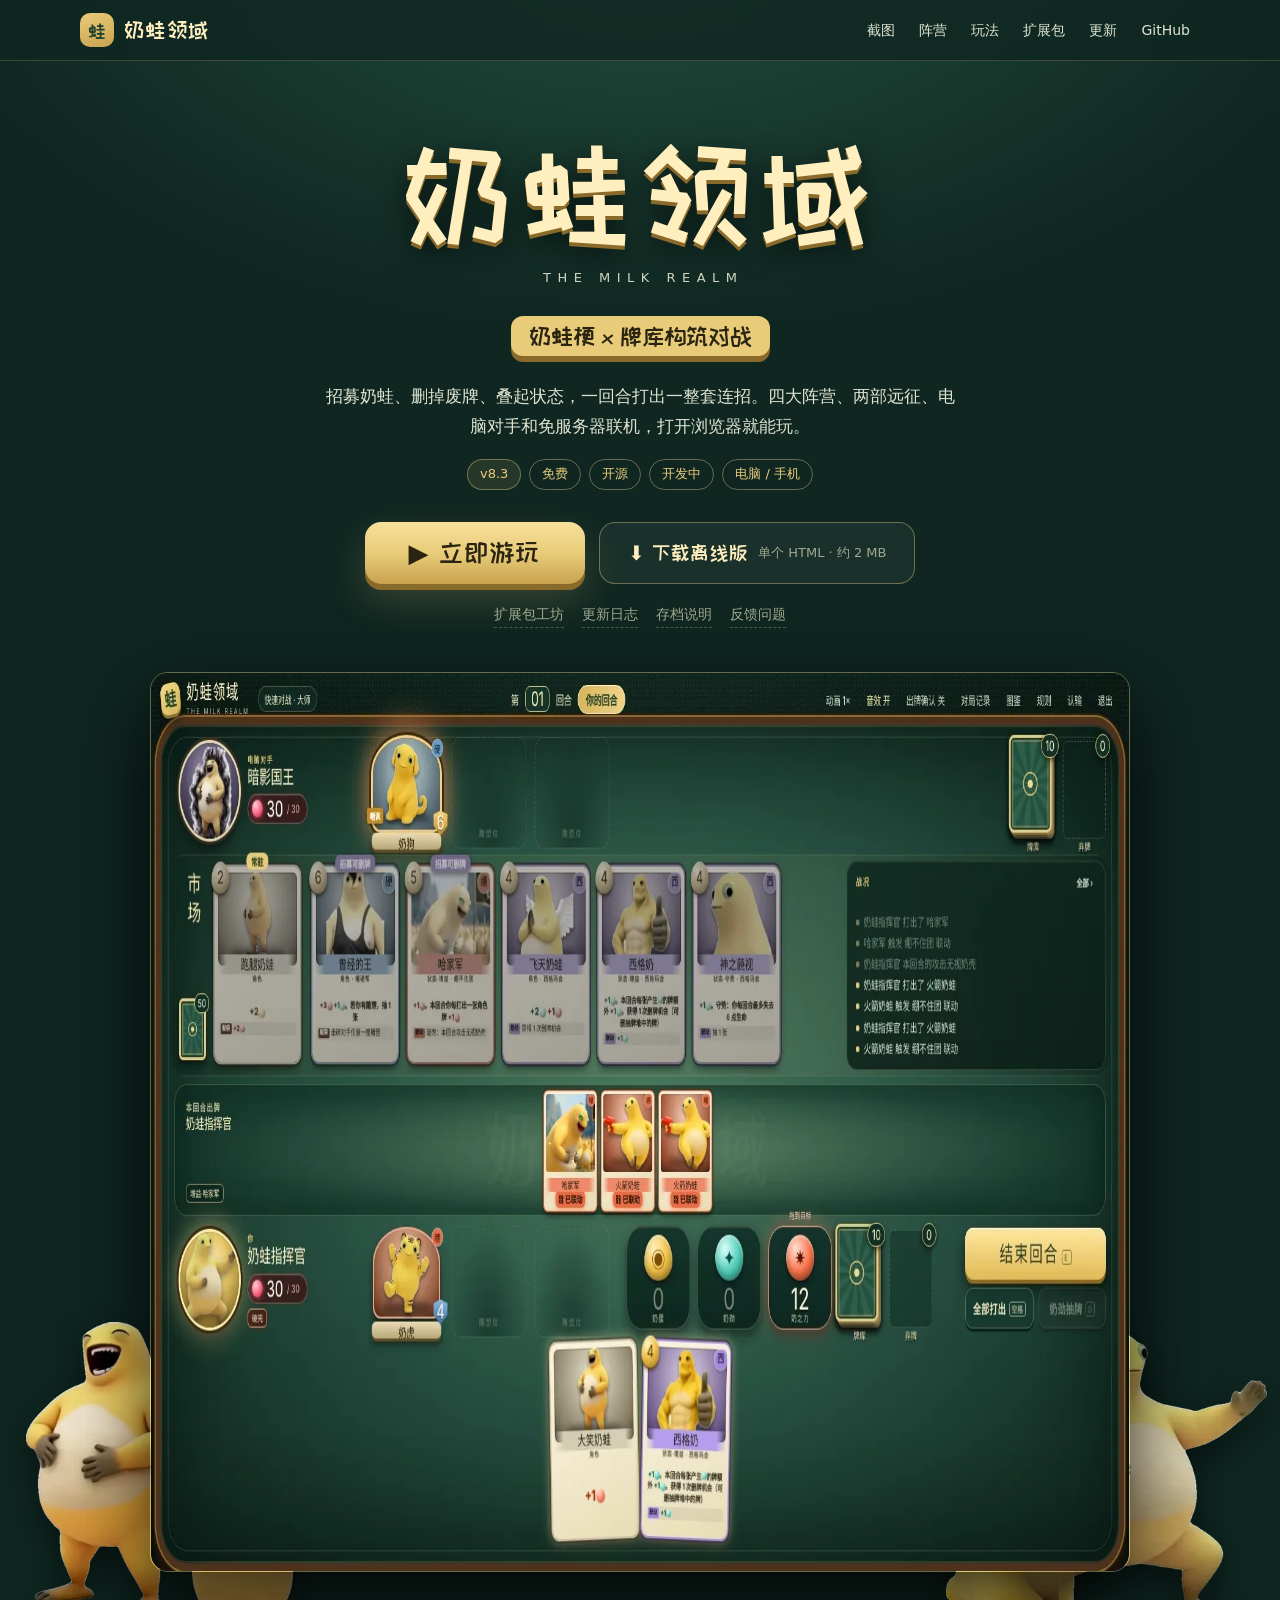
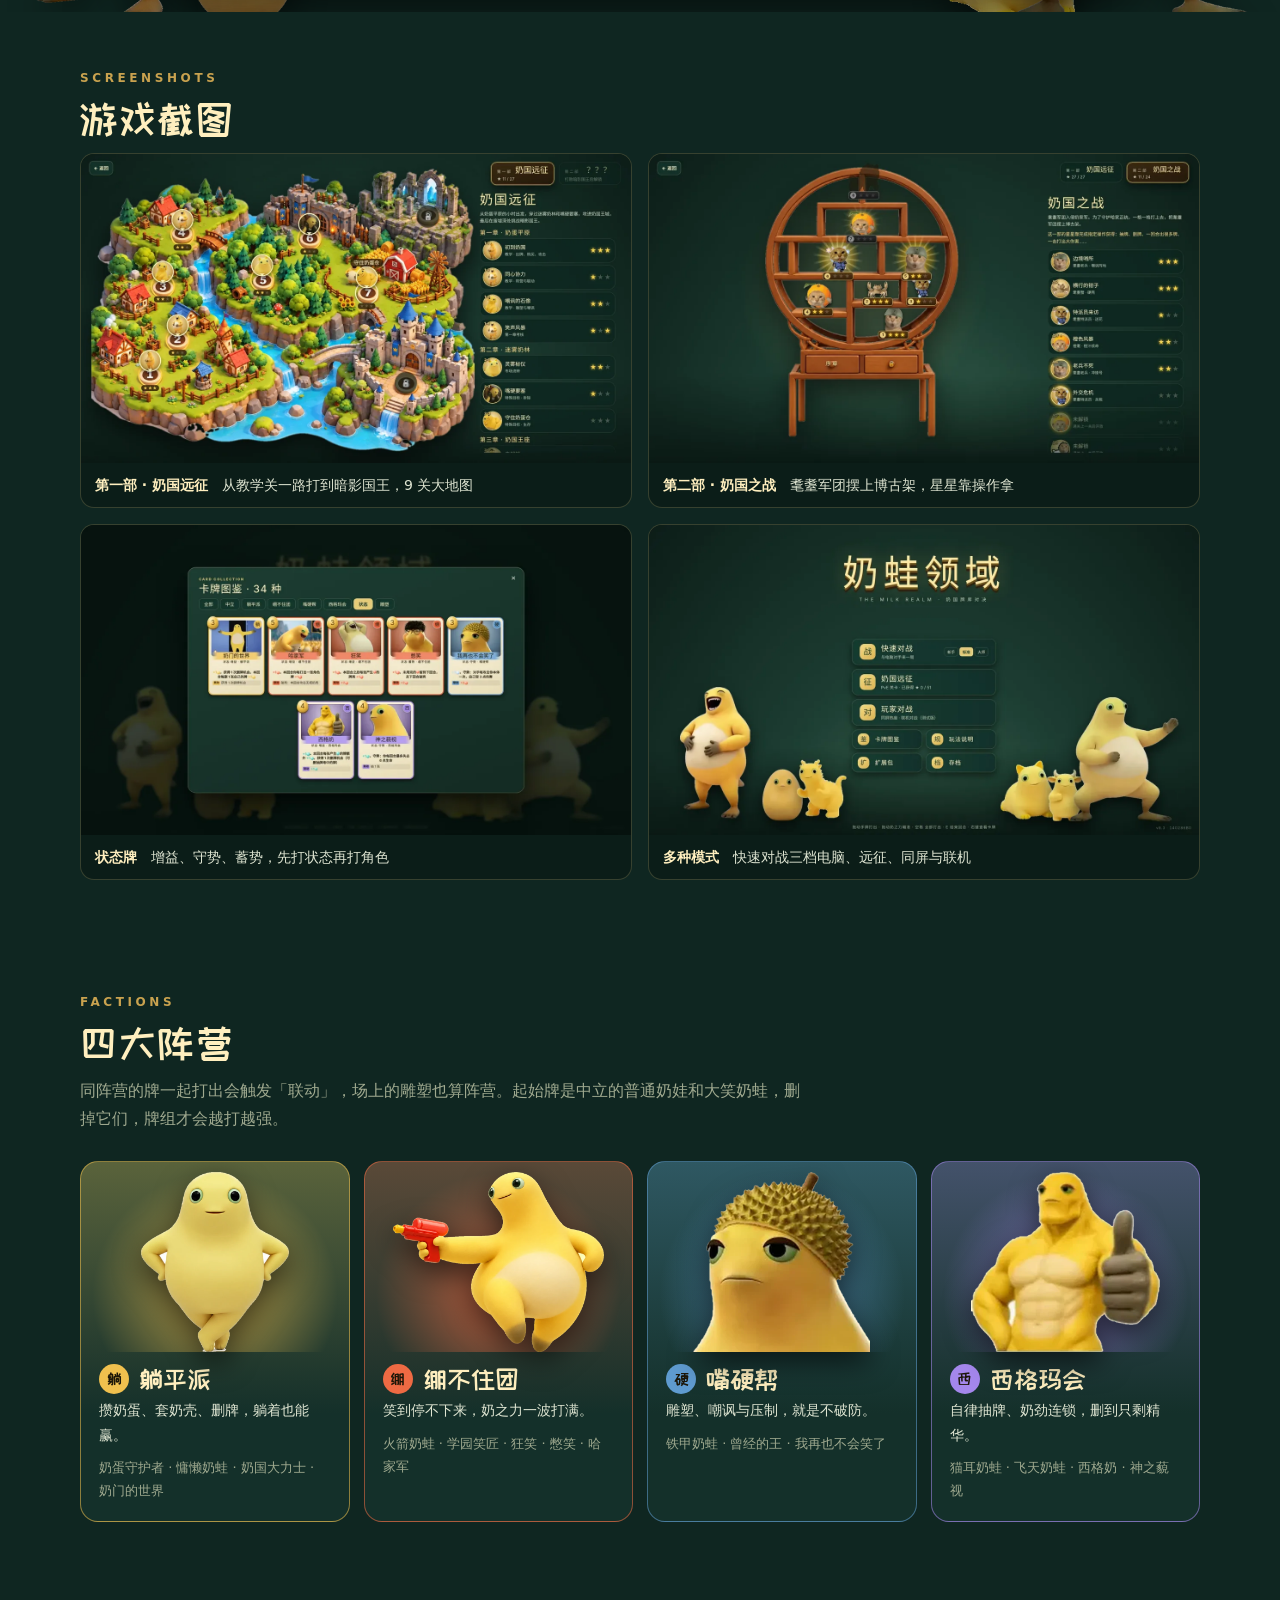
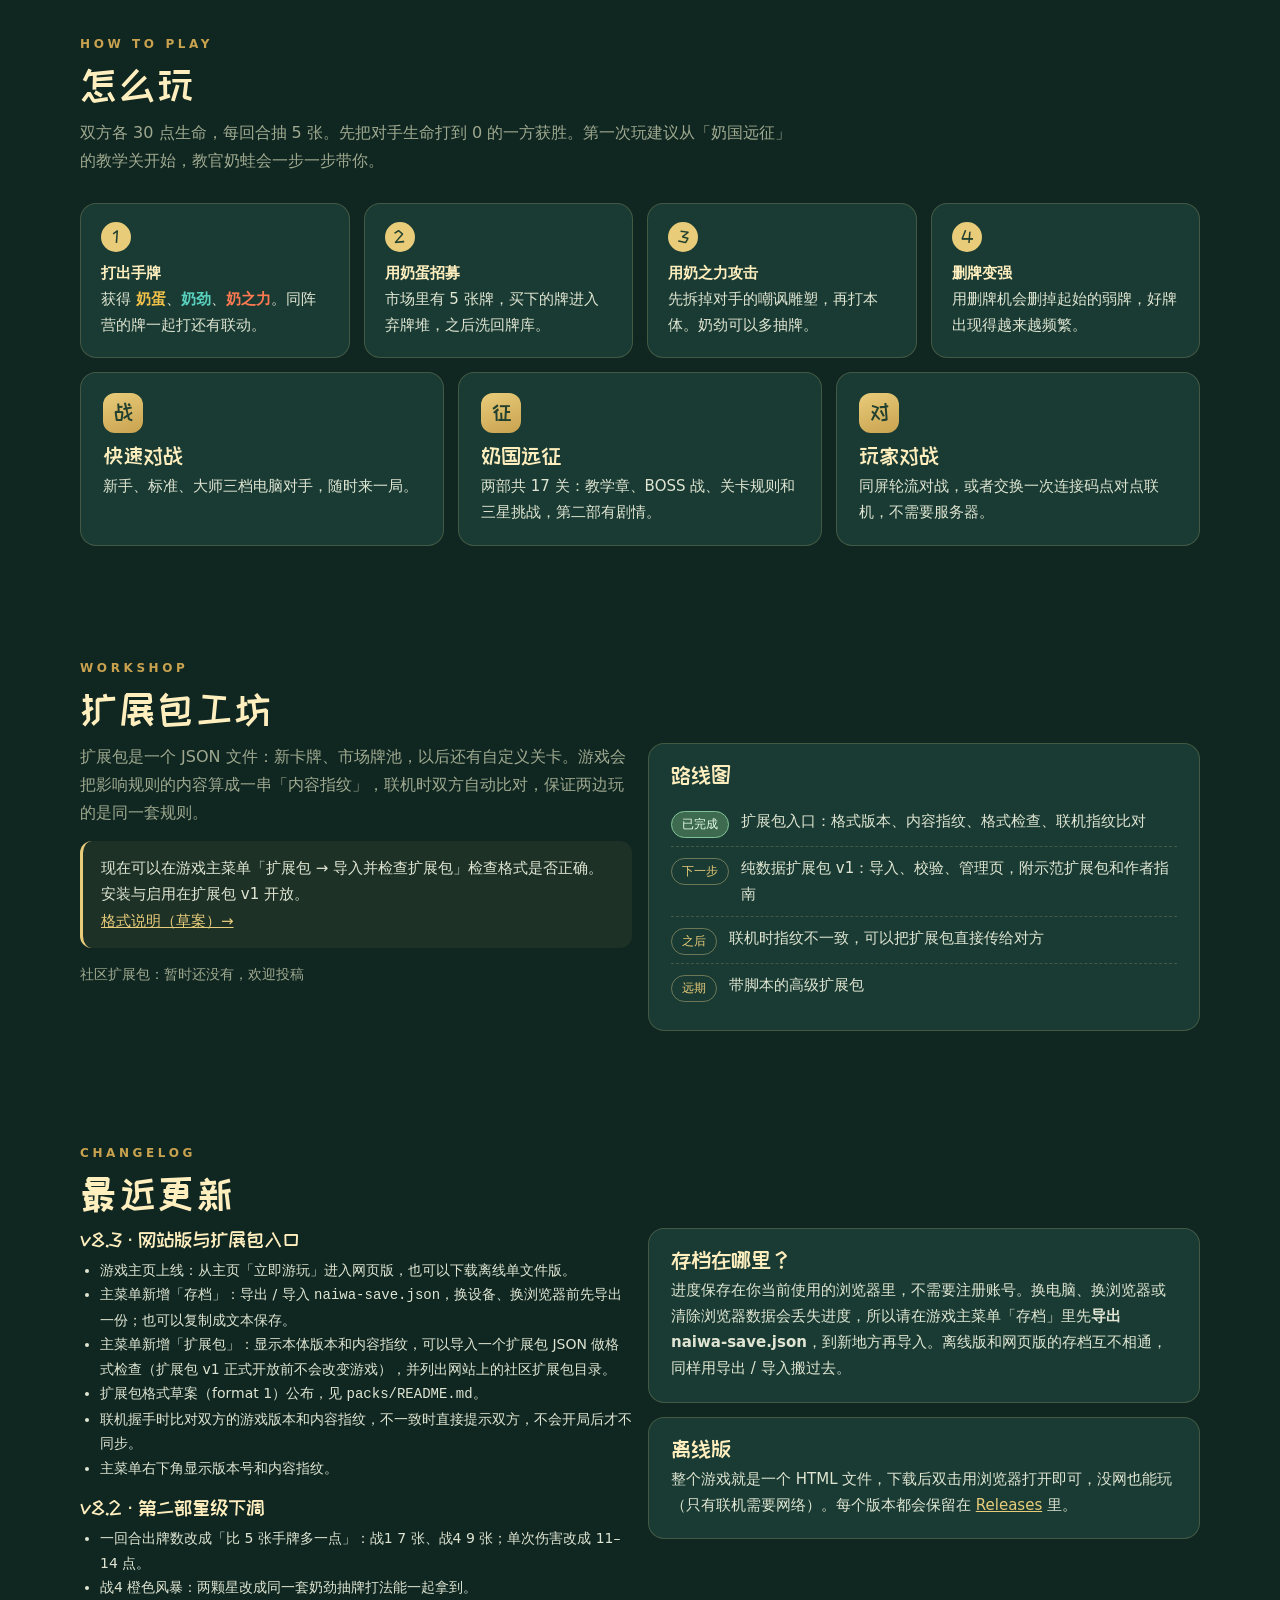
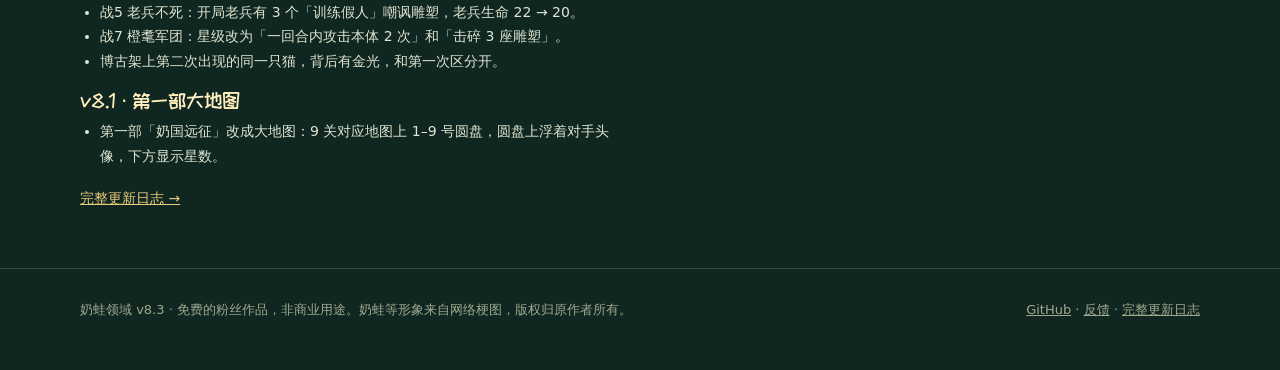
==== commit 74d0fc72: "Rename cards: 惊鸿一瞥 / 跑腿奶蛙 / 灰心奶蛙" ====
--- a/index.html
+++ b/index.html
@@ -24,7 +24,7 @@
 html{scroll-behavior:smooth}
 body{margin:0;background:radial-gradient(1200px 700px at 50% -10%,#24513f 0%,var(--bg) 60%) fixed,var(--bg);color:var(--text);font:16px/1.75 var(--body);-webkit-font-smoothing:antialiased}
 a{color:var(--gold)}
-img{max-width:100%;height:auto;display:block}
+img{max-width:100%;display:block}
 .wrap{width:min(1120px,100% - 32px);margin:0 auto}
 
 /* 顶栏 */
@@ -59,7 +59,7 @@
 .frogs{position:absolute;inset:0;pointer-events:none;z-index:-1}
 .frogs img{position:absolute;bottom:-10px;filter:drop-shadow(0 12px 18px #0008);animation:bob 4s ease-in-out infinite;opacity:.95}
 @keyframes bob{50%{transform:translateY(-10px)}}
-.shot-hero{margin:44px auto 0;width:min(980px,100%);height:auto;aspect-ratio:16/9;border-radius:18px;overflow:hidden;border:1px solid var(--line-2);box-shadow:0 30px 80px #000c}
+.shot-hero{margin:44px auto 0;width:min(980px,100%);border-radius:18px;overflow:hidden;border:1px solid var(--line-2);box-shadow:0 30px 80px #000c}
 
 /* 区块 */
 section.block{padding:56px 0}
@@ -196,9 +196,9 @@
   <h2>四大阵营</h2>
   <p class="intro">同阵营的牌一起打出会触发「联动」，场上的雕塑也算阵营。起始牌是中立的普通奶娃和大笑奶蛙，删掉它们，牌组才会越打越强。</p>
   <div class="factions">
-    <div class="fac" style="--c:var(--egg)"><div class="art"><img src="play/assets/art/egg.webp" alt="奶蛋"></div>
+    <div class="fac" style="--c:var(--egg)"><div class="art"><img src="play/assets/art/chieftain.webp" alt="奶国大力士"></div>
       <h3><i>躺</i>躺平派</h3><p>攒奶蛋、套奶壳、删牌，躺着也能赢。</p><div class="cards">奶蛋守护者 · 慵懒奶蛙 · 奶国大力士 · 奶门的世界</div></div>
-    <div class="fac" style="--c:var(--laugh)"><div class="art"><img src="play/assets/art/hold.webp" alt="憋笑"></div>
+    <div class="fac" style="--c:var(--laugh)"><div class="art"><img src="play/assets/art/rocket.webp" alt="火箭奶蛙"></div>
       <h3><i>绷</i>绷不住团</h3><p>笑到停不下来，奶之力一波打满。</p><div class="cards">火箭奶蛙 · 学园笑匠 · 狂笑 · 憋笑 · 哈家军</div></div>
     <div class="fac" style="--c:var(--iron)"><div class="art"><img src="play/assets/art/nolaugh.webp" alt="我再也不会笑了"></div>
       <h3><i>硬</i>嘴硬帮</h3><p>雕塑、嘲讽与压制，就是不破防。</p><div class="cards">铁甲奶蛙 · 曾经的王 · 我再也不会笑了</div></div>
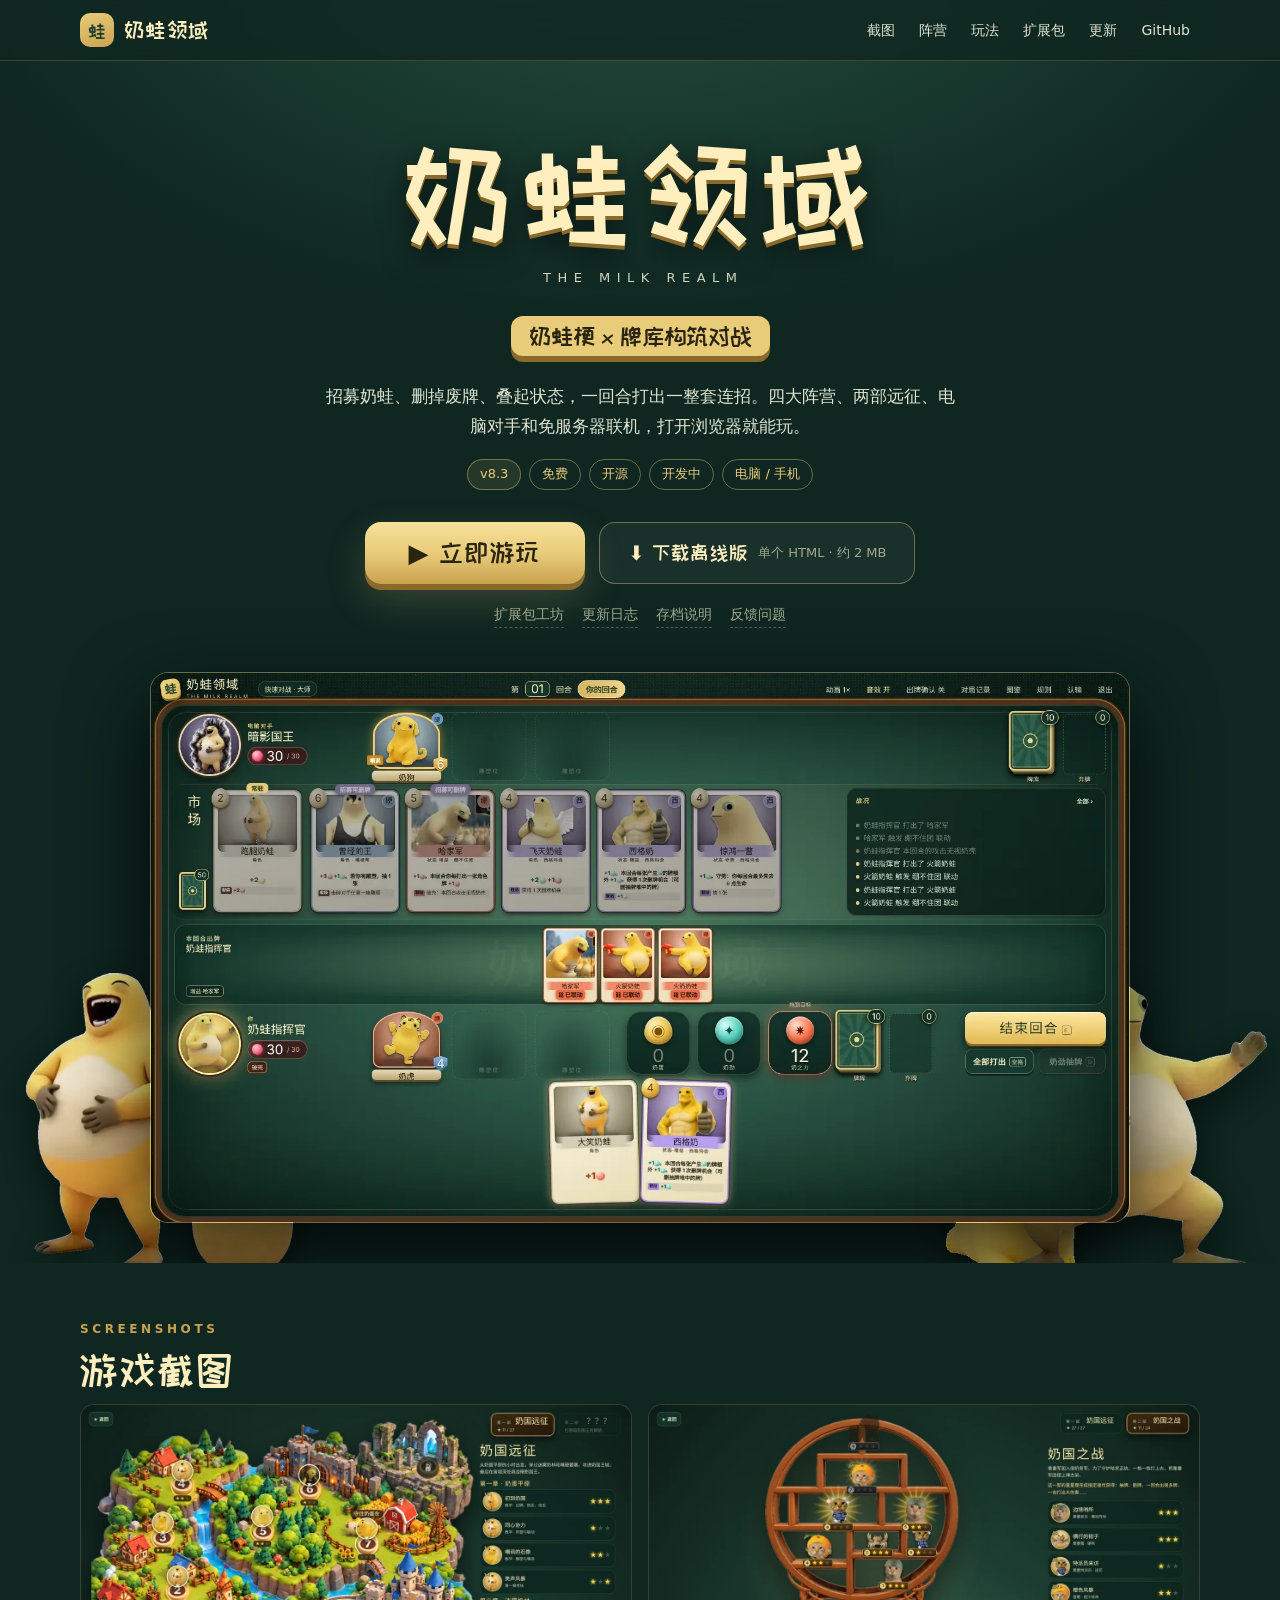
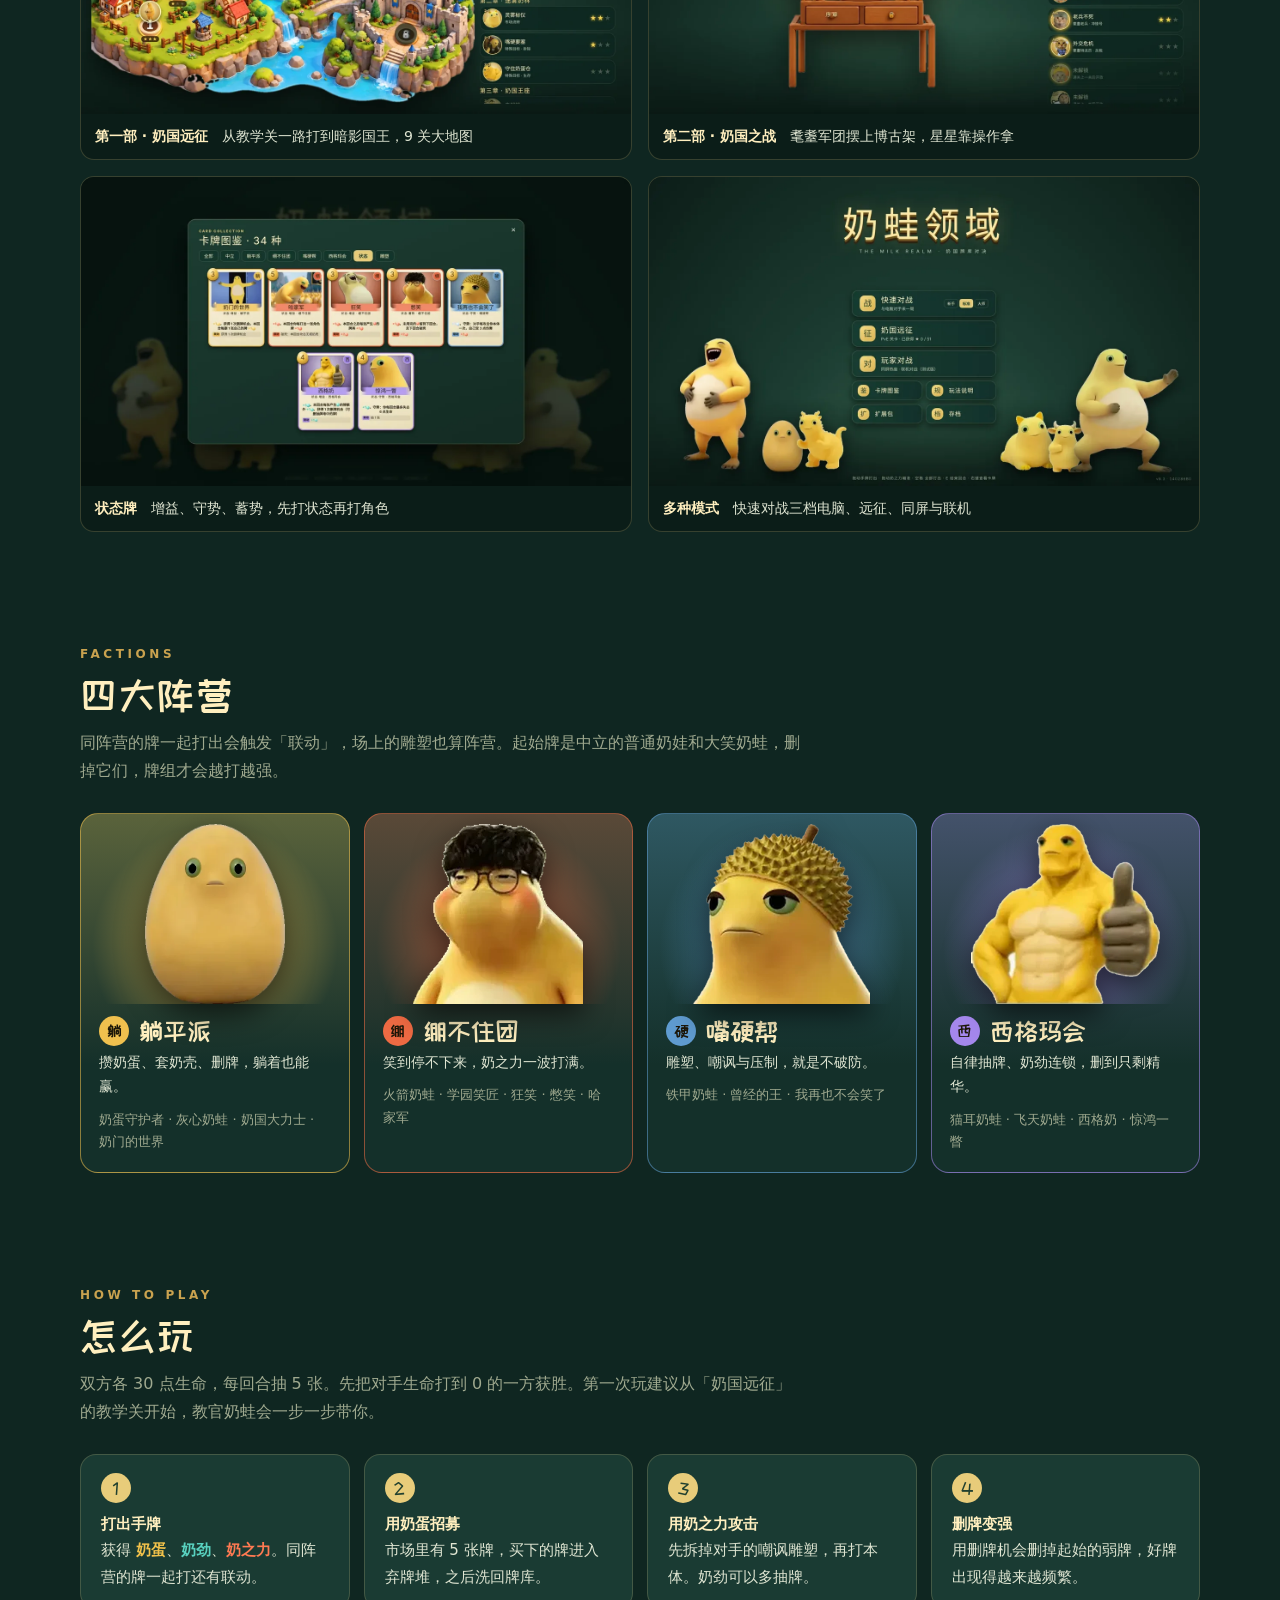
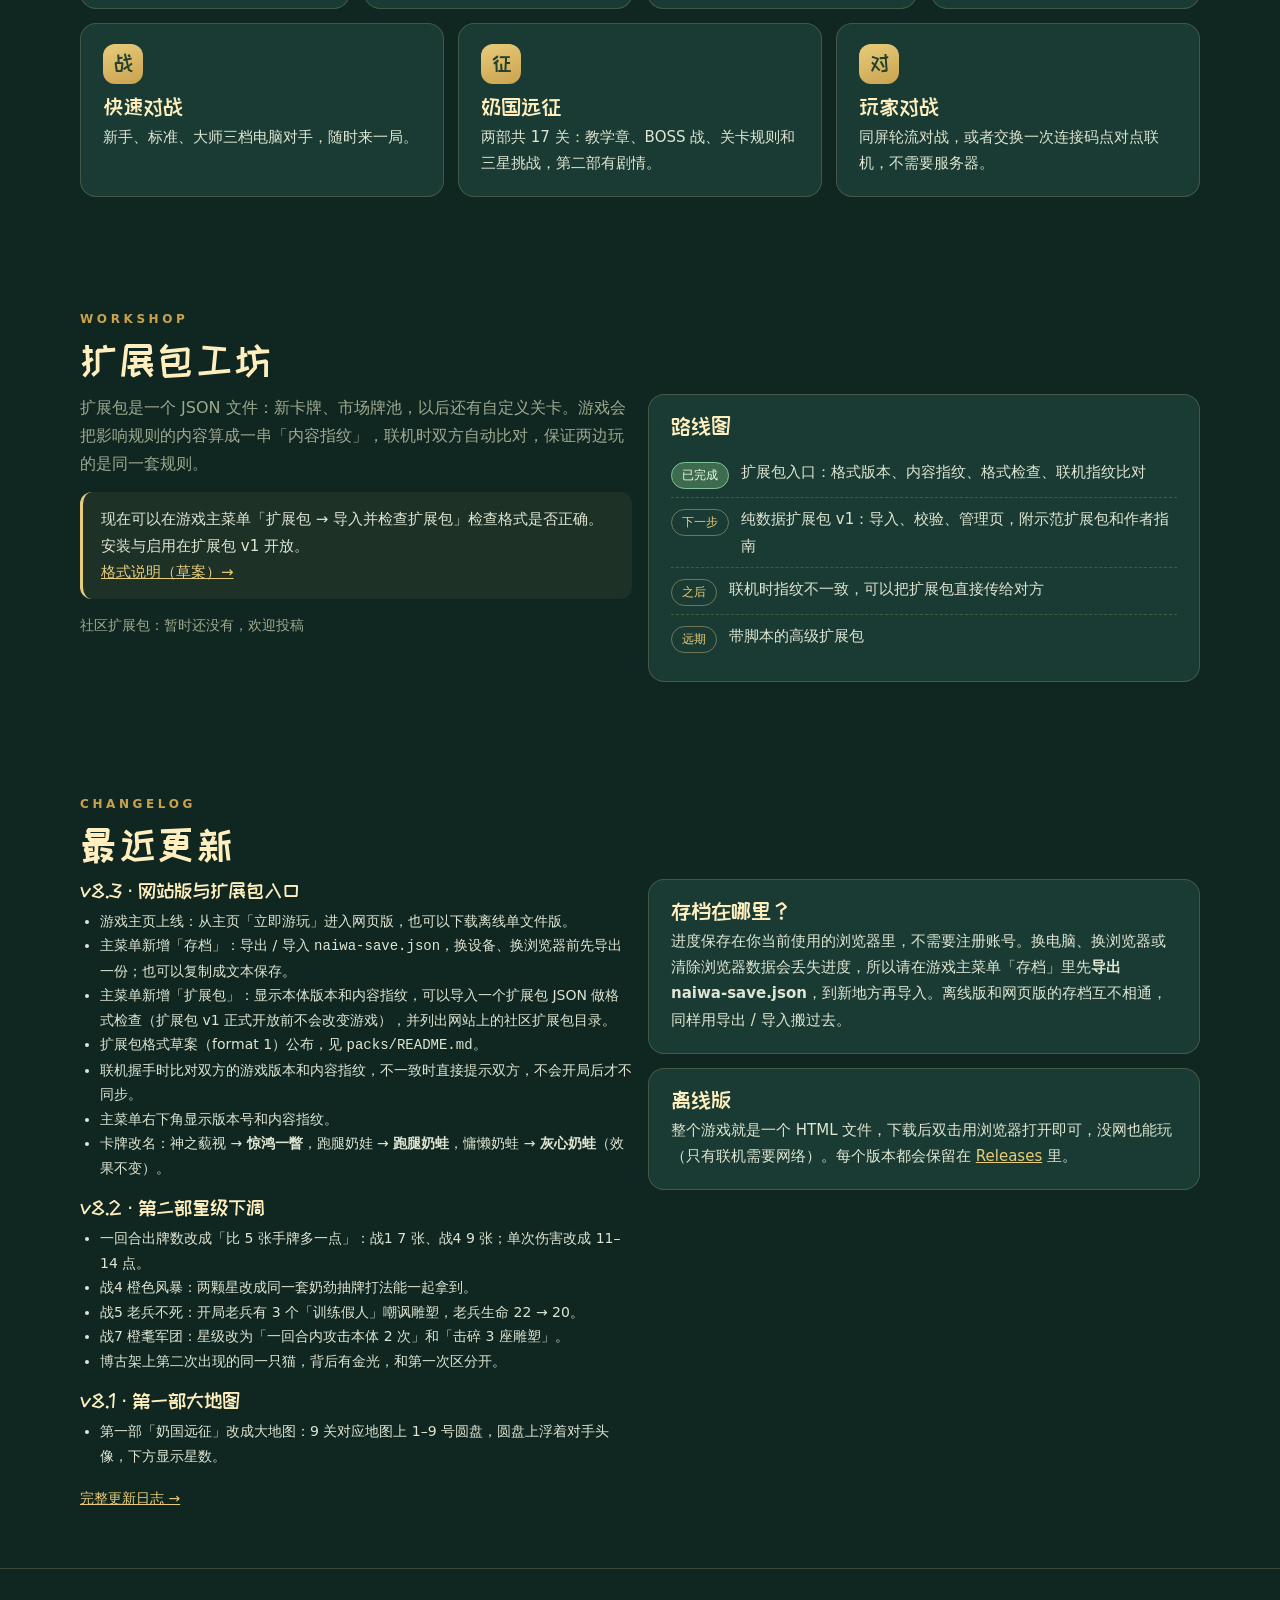
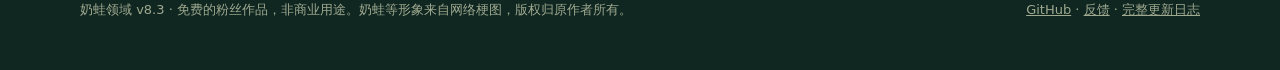
==== commit 308e30b5: "Rename cards: 惊鸿一瞥 / 跑腿奶蛙 / 灰心奶蛙" ====
--- a/index.html
+++ b/index.html
@@ -24,7 +24,7 @@
 html{scroll-behavior:smooth}
 body{margin:0;background:radial-gradient(1200px 700px at 50% -10%,#24513f 0%,var(--bg) 60%) fixed,var(--bg);color:var(--text);font:16px/1.75 var(--body);-webkit-font-smoothing:antialiased}
 a{color:var(--gold)}
-img{max-width:100%;display:block}
+img{max-width:100%;height:auto;display:block}
 .wrap{width:min(1120px,100% - 32px);margin:0 auto}
 
 /* 顶栏 */
@@ -59,7 +59,7 @@
 .frogs{position:absolute;inset:0;pointer-events:none;z-index:-1}
 .frogs img{position:absolute;bottom:-10px;filter:drop-shadow(0 12px 18px #0008);animation:bob 4s ease-in-out infinite;opacity:.95}
 @keyframes bob{50%{transform:translateY(-10px)}}
-.shot-hero{margin:44px auto 0;width:min(980px,100%);border-radius:18px;overflow:hidden;border:1px solid var(--line-2);box-shadow:0 30px 80px #000c}
+.shot-hero{margin:44px auto 0;width:min(980px,100%);height:auto;aspect-ratio:16/9;border-radius:18px;overflow:hidden;border:1px solid var(--line-2);box-shadow:0 30px 80px #000c}
 
 /* 区块 */
 section.block{padding:56px 0}
@@ -196,14 +196,14 @@
   <h2>四大阵营</h2>
   <p class="intro">同阵营的牌一起打出会触发「联动」，场上的雕塑也算阵营。起始牌是中立的普通奶娃和大笑奶蛙，删掉它们，牌组才会越打越强。</p>
   <div class="factions">
-    <div class="fac" style="--c:var(--egg)"><div class="art"><img src="play/assets/art/chieftain.webp" alt="奶国大力士"></div>
-      <h3><i>躺</i>躺平派</h3><p>攒奶蛋、套奶壳、删牌，躺着也能赢。</p><div class="cards">奶蛋守护者 · 慵懒奶蛙 · 奶国大力士 · 奶门的世界</div></div>
-    <div class="fac" style="--c:var(--laugh)"><div class="art"><img src="play/assets/art/rocket.webp" alt="火箭奶蛙"></div>
+    <div class="fac" style="--c:var(--egg)"><div class="art"><img src="play/assets/art/egg.webp" alt="奶蛋"></div>
+      <h3><i>躺</i>躺平派</h3><p>攒奶蛋、套奶壳、删牌，躺着也能赢。</p><div class="cards">奶蛋守护者 · 灰心奶蛙 · 奶国大力士 · 奶门的世界</div></div>
+    <div class="fac" style="--c:var(--laugh)"><div class="art"><img src="play/assets/art/hold.webp" alt="憋笑"></div>
       <h3><i>绷</i>绷不住团</h3><p>笑到停不下来，奶之力一波打满。</p><div class="cards">火箭奶蛙 · 学园笑匠 · 狂笑 · 憋笑 · 哈家军</div></div>
     <div class="fac" style="--c:var(--iron)"><div class="art"><img src="play/assets/art/nolaugh.webp" alt="我再也不会笑了"></div>
       <h3><i>硬</i>嘴硬帮</h3><p>雕塑、嘲讽与压制，就是不破防。</p><div class="cards">铁甲奶蛙 · 曾经的王 · 我再也不会笑了</div></div>
     <div class="fac" style="--c:var(--spirit)"><div class="art"><img src="play/assets/art/sigma.webp" alt="西格奶"></div>
-      <h3><i>西</i>西格玛会</h3><p>自律抽牌、奶劲连锁，删到只剩精华。</p><div class="cards">猫耳奶蛙 · 飞天奶蛙 · 西格奶 · 神之藐视</div></div>
+      <h3><i>西</i>西格玛会</h3><p>自律抽牌、奶劲连锁，删到只剩精华。</p><div class="cards">猫耳奶蛙 · 飞天奶蛙 · 西格奶 · 惊鸿一瞥</div></div>
   </div>
 </div></section>
 
@@ -249,7 +249,7 @@
   <div class="eyebrow">CHANGELOG</div>
   <h2>最近更新</h2>
   <div class="two">
-    <div class="changes"><h3>v8.3 · 网站版与扩展包入口</h3><ul><li>游戏主页上线：从主页「立即游玩」进入网页版，也可以下载离线单文件版。</li><li>主菜单新增「存档」：导出 / 导入 <code>naiwa-save.json</code>，换设备、换浏览器前先导出一份；也可以复制成文本保存。</li><li>主菜单新增「扩展包」：显示本体版本和内容指纹，可以导入一个扩展包 JSON 做格式检查（扩展包 v1 正式开放前不会改变游戏），并列出网站上的社区扩展包目录。</li><li>扩展包格式草案（format 1）公布，见 <code>packs/README.md</code>。</li><li>联机握手时比对双方的游戏版本和内容指纹，不一致时直接提示双方，不会开局后才不同步。</li><li>主菜单右下角显示版本号和内容指纹。</li></ul><h3>v8.2 · 第二部星级下调</h3><ul><li>一回合出牌数改成「比 5 张手牌多一点」：战1 7 张、战4 9 张；单次伤害改成 11–14 点。</li><li>战4 橙色风暴：两颗星改成同一套奶劲抽牌打法能一起拿到。</li><li>战5 老兵不死：开局老兵有 3 个「训练假人」嘲讽雕塑，老兵生命 22 → 20。</li><li>战7 橙耄军团：星级改为「一回合内攻击本体 2 次」和「击碎 3 座雕塑」。</li><li>博古架上第二次出现的同一只猫，背后有金光，和第一次区分开。</li></ul><h3>v8.1 · 第一部大地图</h3><ul><li>第一部「奶国远征」改成大地图：9 关对应地图上 1–9 号圆盘，圆盘上浮着对手头像，下方显示星数。</li></ul><a class="more" href="#" data-gh="changelog">完整更新日志 →</a></div>
+    <div class="changes"><h3>v8.3 · 网站版与扩展包入口</h3><ul><li>游戏主页上线：从主页「立即游玩」进入网页版，也可以下载离线单文件版。</li><li>主菜单新增「存档」：导出 / 导入 <code>naiwa-save.json</code>，换设备、换浏览器前先导出一份；也可以复制成文本保存。</li><li>主菜单新增「扩展包」：显示本体版本和内容指纹，可以导入一个扩展包 JSON 做格式检查（扩展包 v1 正式开放前不会改变游戏），并列出网站上的社区扩展包目录。</li><li>扩展包格式草案（format 1）公布，见 <code>packs/README.md</code>。</li><li>联机握手时比对双方的游戏版本和内容指纹，不一致时直接提示双方，不会开局后才不同步。</li><li>主菜单右下角显示版本号和内容指纹。</li><li>卡牌改名：神之藐视 → <b>惊鸿一瞥</b>，跑腿奶娃 → <b>跑腿奶蛙</b>，慵懒奶蛙 → <b>灰心奶蛙</b>（效果不变）。</li></ul><h3>v8.2 · 第二部星级下调</h3><ul><li>一回合出牌数改成「比 5 张手牌多一点」：战1 7 张、战4 9 张；单次伤害改成 11–14 点。</li><li>战4 橙色风暴：两颗星改成同一套奶劲抽牌打法能一起拿到。</li><li>战5 老兵不死：开局老兵有 3 个「训练假人」嘲讽雕塑，老兵生命 22 → 20。</li><li>战7 橙耄军团：星级改为「一回合内攻击本体 2 次」和「击碎 3 座雕塑」。</li><li>博古架上第二次出现的同一只猫，背后有金光，和第一次区分开。</li></ul><h3>v8.1 · 第一部大地图</h3><ul><li>第一部「奶国远征」改成大地图：9 关对应地图上 1–9 号圆盘，圆盘上浮着对手头像，下方显示星数。</li></ul><a class="more" href="#" data-gh="changelog">完整更新日志 →</a></div>
     <div>
       <div class="card" id="save">
         <h3>存档在哪里？</h3>
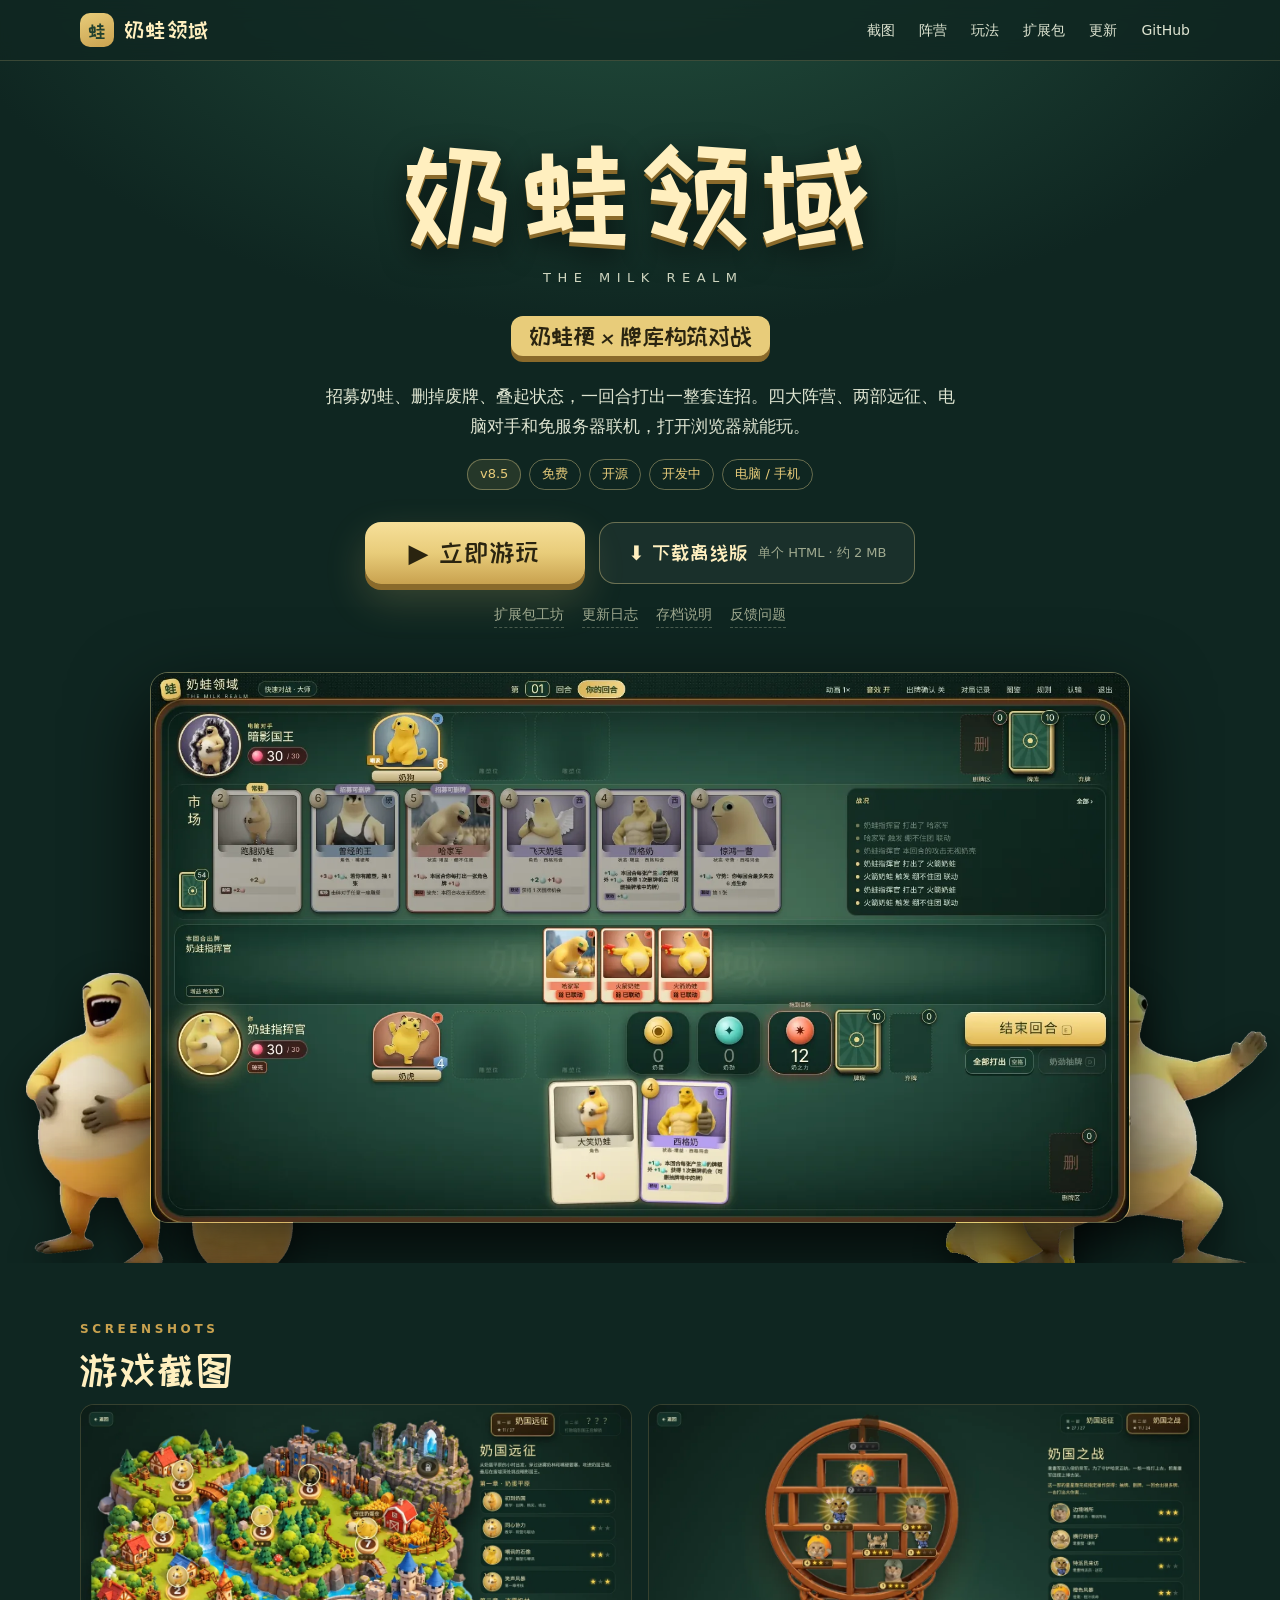
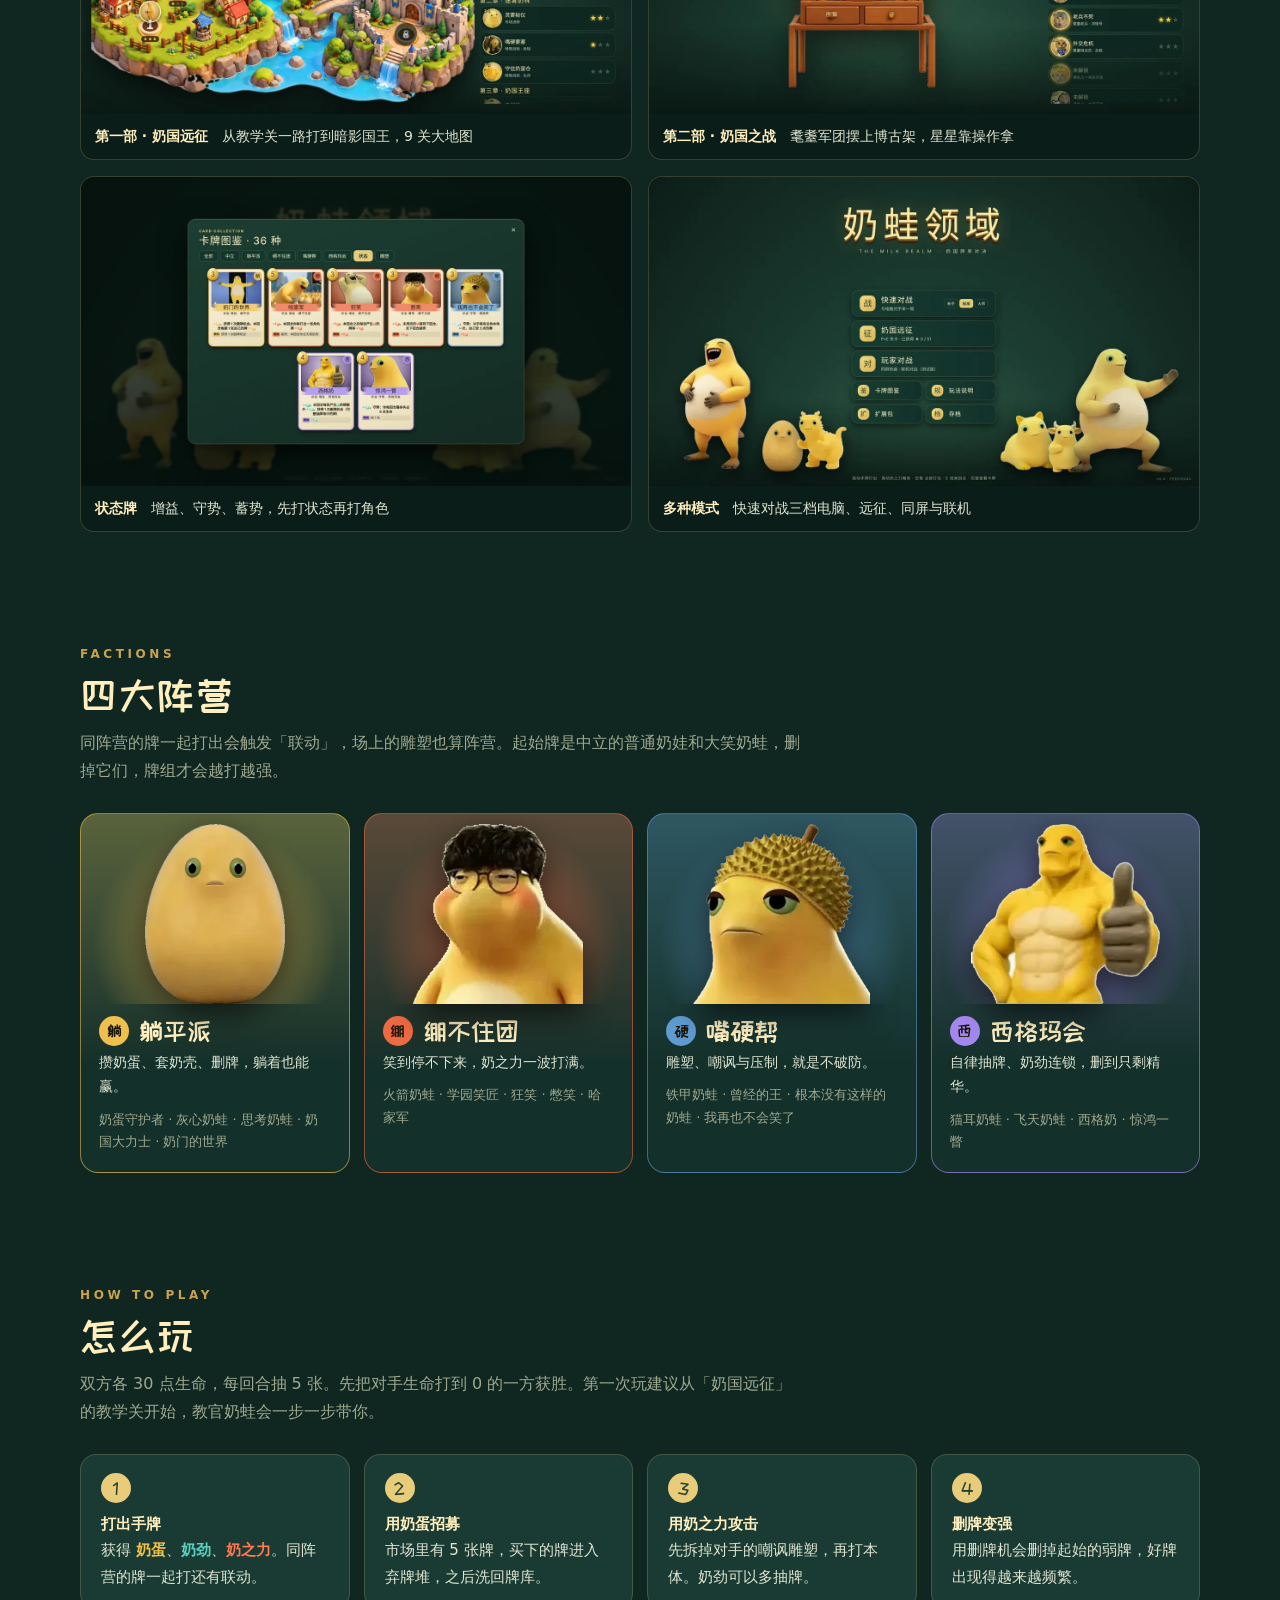
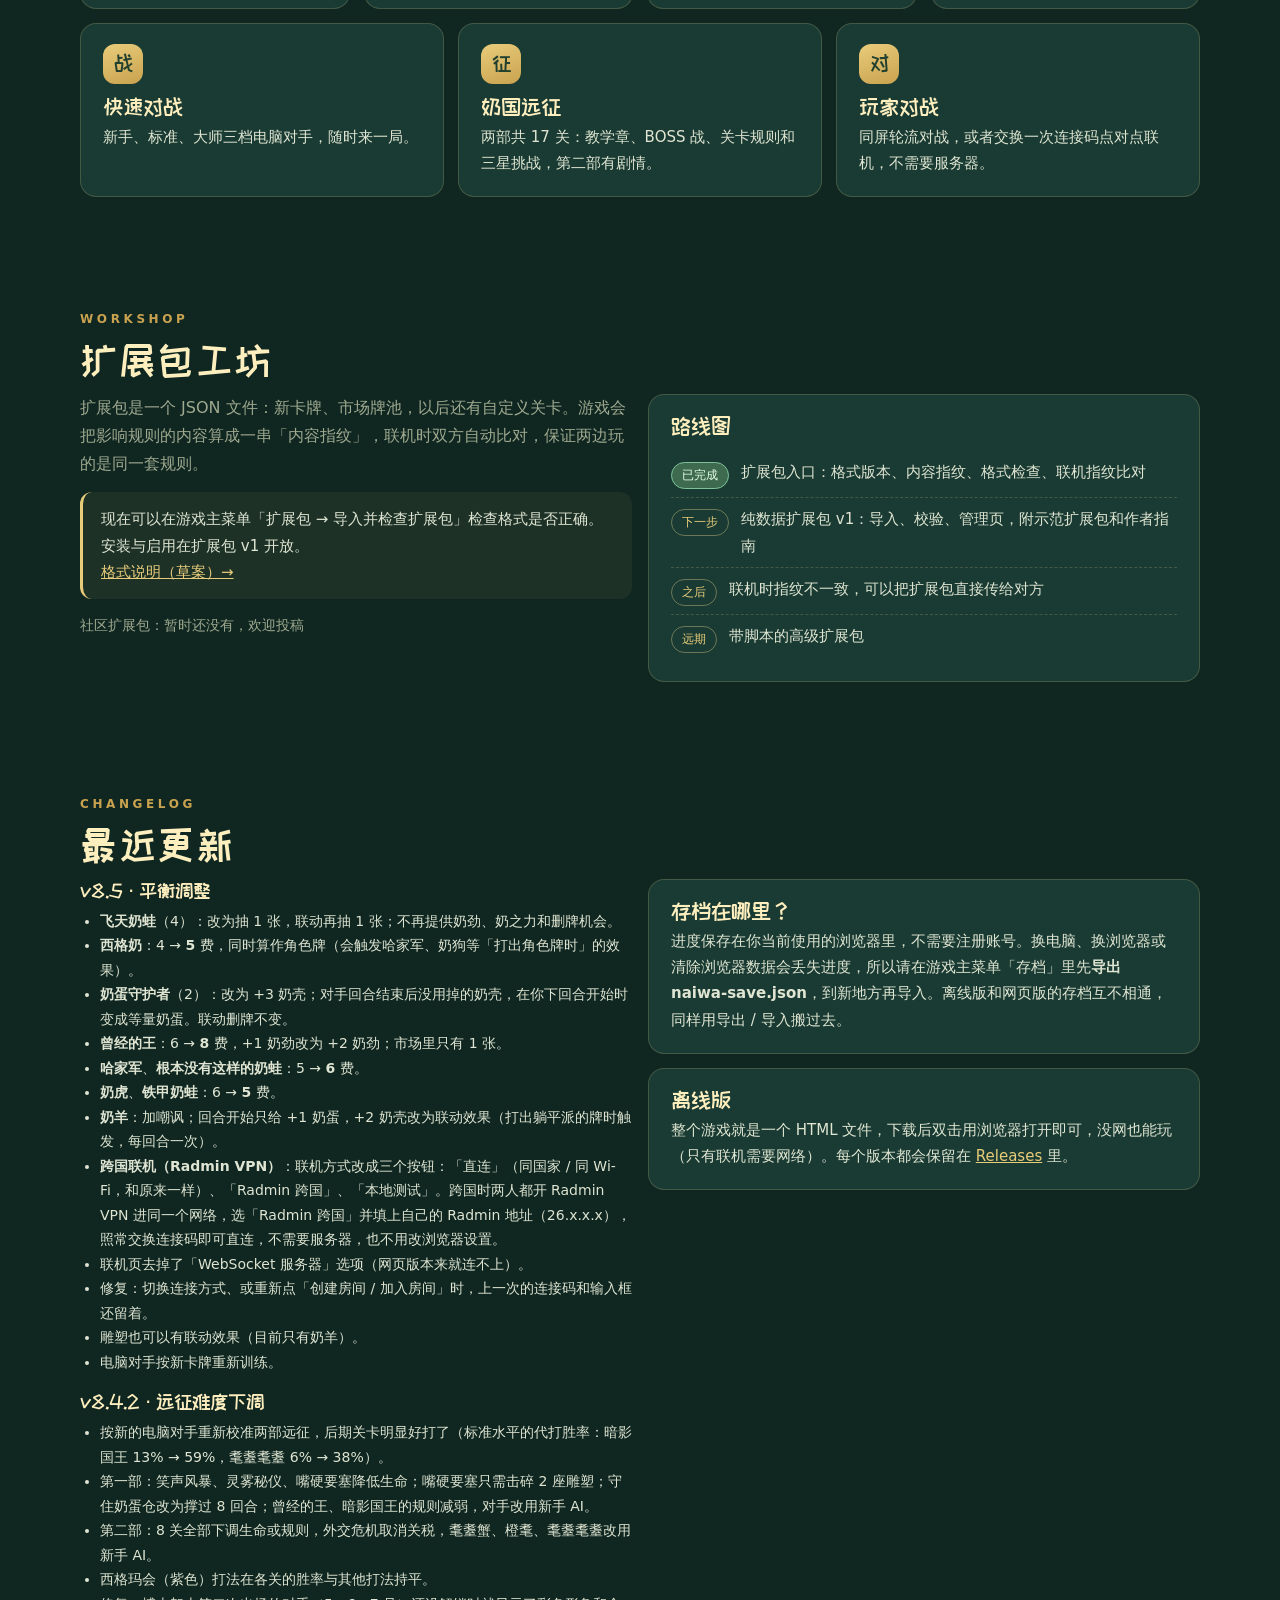
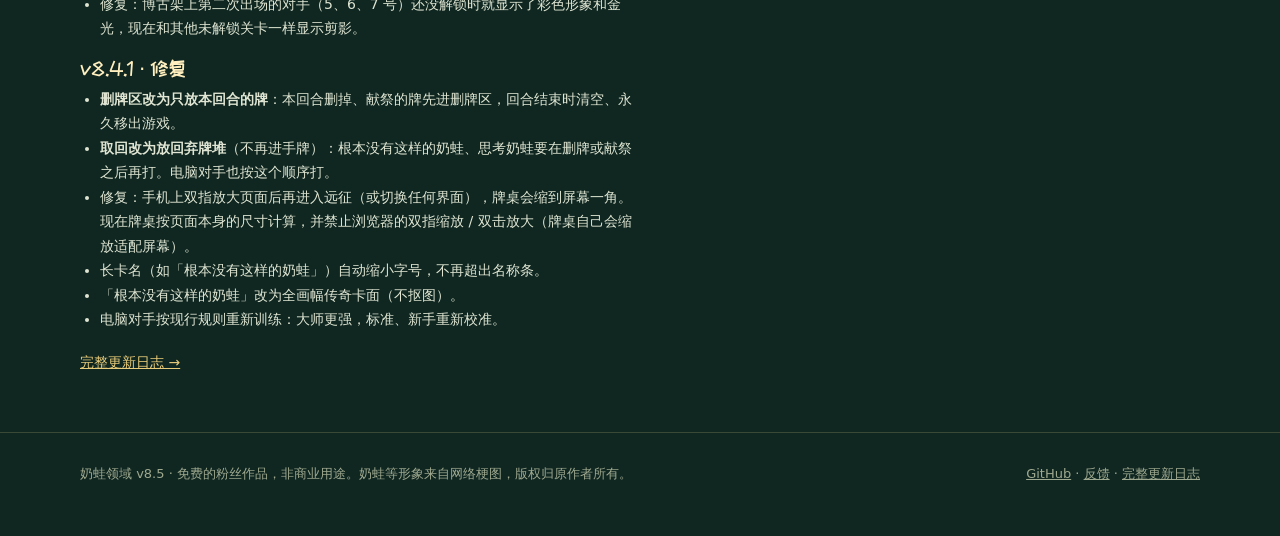
==== commit 7099cbc4: "Rebalanced, new Radmin based WebRTC" ====
--- a/index.html
+++ b/index.html
@@ -165,7 +165,7 @@
     <p class="en">THE MILK REALM</p>
     <div class="tag">奶蛙梗 × 牌库构筑对战</div>
     <p class="lead">招募奶蛙、删掉废牌、叠起状态，一回合打出一整套连招。四大阵营、两部远征、电脑对手和免服务器联机，打开浏览器就能玩。</p>
-    <div class="badges"><span class="badge ver">v8.3</span><span class="badge">免费</span><span class="badge">开源</span><span class="badge">开发中</span><span class="badge">电脑 / 手机</span></div>
+    <div class="badges"><span class="badge ver">v8.5</span><span class="badge">免费</span><span class="badge">开源</span><span class="badge">开发中</span><span class="badge">电脑 / 手机</span></div>
     <div class="cta">
       <a class="btn primary" href="play/">▶ 立即游玩</a>
       <a class="btn ghost" href="#" data-gh="release">⬇ 下载离线版 <small>单个 HTML · 约 2 MB</small></a>
@@ -197,11 +197,11 @@
   <p class="intro">同阵营的牌一起打出会触发「联动」，场上的雕塑也算阵营。起始牌是中立的普通奶娃和大笑奶蛙，删掉它们，牌组才会越打越强。</p>
   <div class="factions">
     <div class="fac" style="--c:var(--egg)"><div class="art"><img src="play/assets/art/egg.webp" alt="奶蛋"></div>
-      <h3><i>躺</i>躺平派</h3><p>攒奶蛋、套奶壳、删牌，躺着也能赢。</p><div class="cards">奶蛋守护者 · 灰心奶蛙 · 奶国大力士 · 奶门的世界</div></div>
+      <h3><i>躺</i>躺平派</h3><p>攒奶蛋、套奶壳、删牌，躺着也能赢。</p><div class="cards">奶蛋守护者 · 灰心奶蛙 · 思考奶蛙 · 奶国大力士 · 奶门的世界</div></div>
     <div class="fac" style="--c:var(--laugh)"><div class="art"><img src="play/assets/art/hold.webp" alt="憋笑"></div>
       <h3><i>绷</i>绷不住团</h3><p>笑到停不下来，奶之力一波打满。</p><div class="cards">火箭奶蛙 · 学园笑匠 · 狂笑 · 憋笑 · 哈家军</div></div>
     <div class="fac" style="--c:var(--iron)"><div class="art"><img src="play/assets/art/nolaugh.webp" alt="我再也不会笑了"></div>
-      <h3><i>硬</i>嘴硬帮</h3><p>雕塑、嘲讽与压制，就是不破防。</p><div class="cards">铁甲奶蛙 · 曾经的王 · 我再也不会笑了</div></div>
+      <h3><i>硬</i>嘴硬帮</h3><p>雕塑、嘲讽与压制，就是不破防。</p><div class="cards">铁甲奶蛙 · 曾经的王 · 根本没有这样的奶蛙 · 我再也不会笑了</div></div>
     <div class="fac" style="--c:var(--spirit)"><div class="art"><img src="play/assets/art/sigma.webp" alt="西格奶"></div>
       <h3><i>西</i>西格玛会</h3><p>自律抽牌、奶劲连锁，删到只剩精华。</p><div class="cards">猫耳奶蛙 · 飞天奶蛙 · 西格奶 · 惊鸿一瞥</div></div>
   </div>
@@ -249,7 +249,7 @@
   <div class="eyebrow">CHANGELOG</div>
   <h2>最近更新</h2>
   <div class="two">
-    <div class="changes"><h3>v8.3 · 网站版与扩展包入口</h3><ul><li>游戏主页上线：从主页「立即游玩」进入网页版，也可以下载离线单文件版。</li><li>主菜单新增「存档」：导出 / 导入 <code>naiwa-save.json</code>，换设备、换浏览器前先导出一份；也可以复制成文本保存。</li><li>主菜单新增「扩展包」：显示本体版本和内容指纹，可以导入一个扩展包 JSON 做格式检查（扩展包 v1 正式开放前不会改变游戏），并列出网站上的社区扩展包目录。</li><li>扩展包格式草案（format 1）公布，见 <code>packs/README.md</code>。</li><li>联机握手时比对双方的游戏版本和内容指纹，不一致时直接提示双方，不会开局后才不同步。</li><li>主菜单右下角显示版本号和内容指纹。</li><li>卡牌改名：神之藐视 → <b>惊鸿一瞥</b>，跑腿奶娃 → <b>跑腿奶蛙</b>，慵懒奶蛙 → <b>灰心奶蛙</b>（效果不变）。</li></ul><h3>v8.2 · 第二部星级下调</h3><ul><li>一回合出牌数改成「比 5 张手牌多一点」：战1 7 张、战4 9 张；单次伤害改成 11–14 点。</li><li>战4 橙色风暴：两颗星改成同一套奶劲抽牌打法能一起拿到。</li><li>战5 老兵不死：开局老兵有 3 个「训练假人」嘲讽雕塑，老兵生命 22 → 20。</li><li>战7 橙耄军团：星级改为「一回合内攻击本体 2 次」和「击碎 3 座雕塑」。</li><li>博古架上第二次出现的同一只猫，背后有金光，和第一次区分开。</li></ul><h3>v8.1 · 第一部大地图</h3><ul><li>第一部「奶国远征」改成大地图：9 关对应地图上 1–9 号圆盘，圆盘上浮着对手头像，下方显示星数。</li></ul><a class="more" href="#" data-gh="changelog">完整更新日志 →</a></div>
+    <div class="changes"><h3>v8.5 · 平衡调整</h3><ul><li><b>飞天奶蛙</b>（4）：改为抽 1 张，联动再抽 1 张；不再提供奶劲、奶之力和删牌机会。</li><li><b>西格奶</b>：4 → <b>5</b> 费，同时算作角色牌（会触发哈家军、奶狗等「打出角色牌时」的效果）。</li><li><b>奶蛋守护者</b>（2）：改为 +3 奶壳；对手回合结束后没用掉的奶壳，在你下回合开始时变成等量奶蛋。联动删牌不变。</li><li><b>曾经的王</b>：6 → <b>8</b> 费，+1 奶劲改为 +2 奶劲；市场里只有 1 张。</li><li><b>哈家军</b>、<b>根本没有这样的奶蛙</b>：5 → <b>6</b> 费。</li><li><b>奶虎</b>、<b>铁甲奶蛙</b>：6 → <b>5</b> 费。</li><li><b>奶羊</b>：加嘲讽；回合开始只给 +1 奶蛋，+2 奶壳改为联动效果（打出躺平派的牌时触发，每回合一次）。</li><li><b>跨国联机（Radmin VPN）</b>：联机方式改成三个按钮：「直连」（同国家 / 同 Wi-Fi，和原来一样）、「Radmin 跨国」、「本地测试」。跨国时两人都开 Radmin VPN 进同一个网络，选「Radmin 跨国」并填上自己的 Radmin 地址（26.x.x.x），照常交换连接码即可直连，不需要服务器，也不用改浏览器设置。</li><li>联机页去掉了「WebSocket 服务器」选项（网页版本来就连不上）。</li><li>修复：切换连接方式、或重新点「创建房间 / 加入房间」时，上一次的连接码和输入框还留着。</li><li>雕塑也可以有联动效果（目前只有奶羊）。</li><li>电脑对手按新卡牌重新训练。</li></ul><h3>v8.4.2 · 远征难度下调</h3><ul><li>按新的电脑对手重新校准两部远征，后期关卡明显好打了（标准水平的代打胜率：暗影国王 13% → 59%，耄耋耄耋 6% → 38%）。</li><li>第一部：笑声风暴、灵雾秘仪、嘴硬要塞降低生命；嘴硬要塞只需击碎 2 座雕塑；守住奶蛋仓改为撑过 8 回合；曾经的王、暗影国王的规则减弱，对手改用新手 AI。</li><li>第二部：8 关全部下调生命或规则，外交危机取消关税，耄耋蟹、橙耄、耄耋耄耋改用新手 AI。</li><li>西格玛会（紫色）打法在各关的胜率与其他打法持平。</li><li>修复：博古架上第二次出场的对手（5、6、7 号）还没解锁时就显示了彩色形象和金光，现在和其他未解锁关卡一样显示剪影。</li></ul><h3>v8.4.1 · 修复</h3><ul><li><b>删牌区改为只放本回合的牌</b>：本回合删掉、献祭的牌先进删牌区，回合结束时清空、永久移出游戏。</li><li><b>取回改为放回弃牌堆</b>（不再进手牌）：根本没有这样的奶蛙、思考奶蛙要在删牌或献祭之后再打。电脑对手也按这个顺序打。</li><li>修复：手机上双指放大页面后再进入远征（或切换任何界面），牌桌会缩到屏幕一角。现在牌桌按页面本身的尺寸计算，并禁止浏览器的双指缩放 / 双击放大（牌桌自己会缩放适配屏幕）。</li><li>长卡名（如「根本没有这样的奶蛙」）自动缩小字号，不再超出名称条。</li><li>「根本没有这样的奶蛙」改为全画幅传奇卡面（不抠图）。</li><li>电脑对手按现行规则重新训练：大师更强，标准、新手重新校准。</li></ul><a class="more" href="#" data-gh="changelog">完整更新日志 →</a></div>
     <div>
       <div class="card" id="save">
         <h3>存档在哪里？</h3>
@@ -264,7 +264,7 @@
 </div></section>
 
 <footer><div class="wrap">
-  <span>奶蛙领域 v8.3 · 免费的粉丝作品，非商业用途。奶蛙等形象来自网络梗图，版权归原作者所有。</span>
+  <span>奶蛙领域 v8.5 · 免费的粉丝作品，非商业用途。奶蛙等形象来自网络梗图，版权归原作者所有。</span>
   <span><a href="#" data-gh="repo">GitHub</a> · <a href="#" data-gh="issues">反馈</a> · <a href="#" data-gh="changelog">完整更新日志</a></span>
 </div></footer>
 
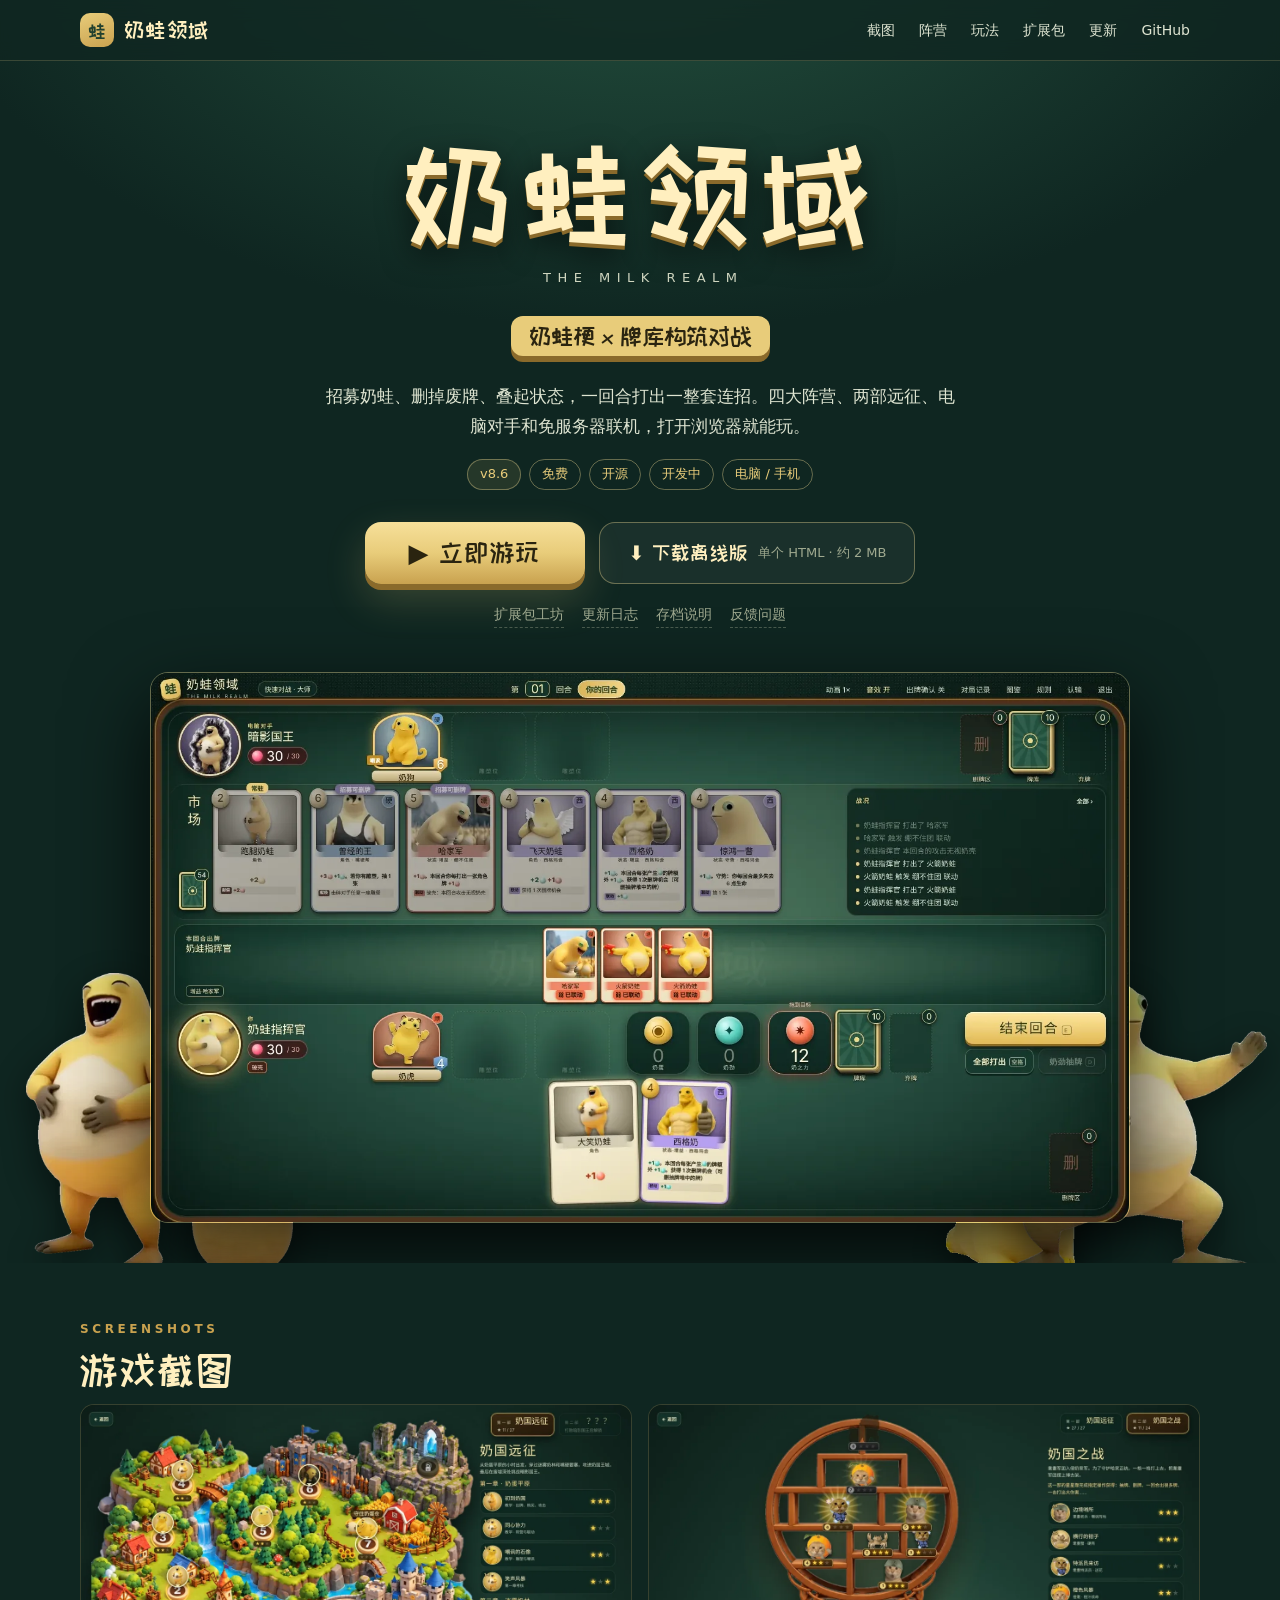
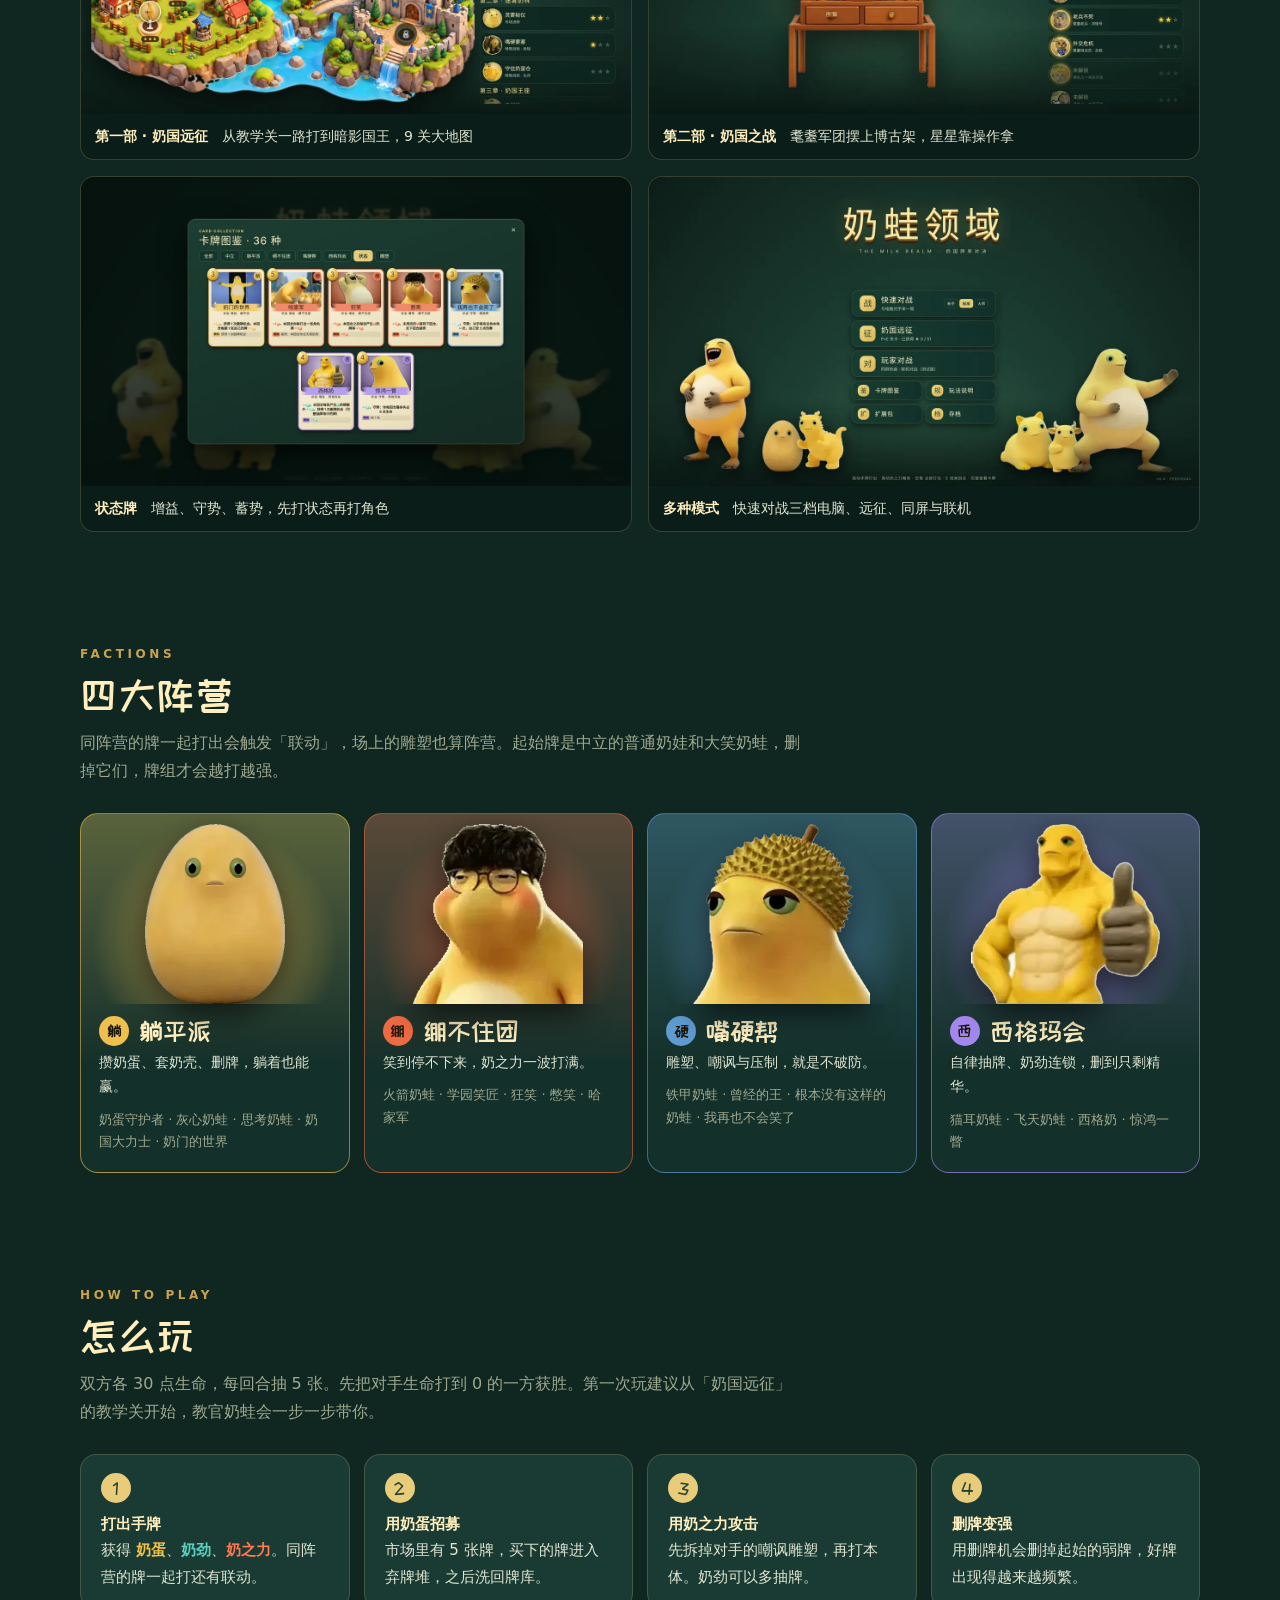
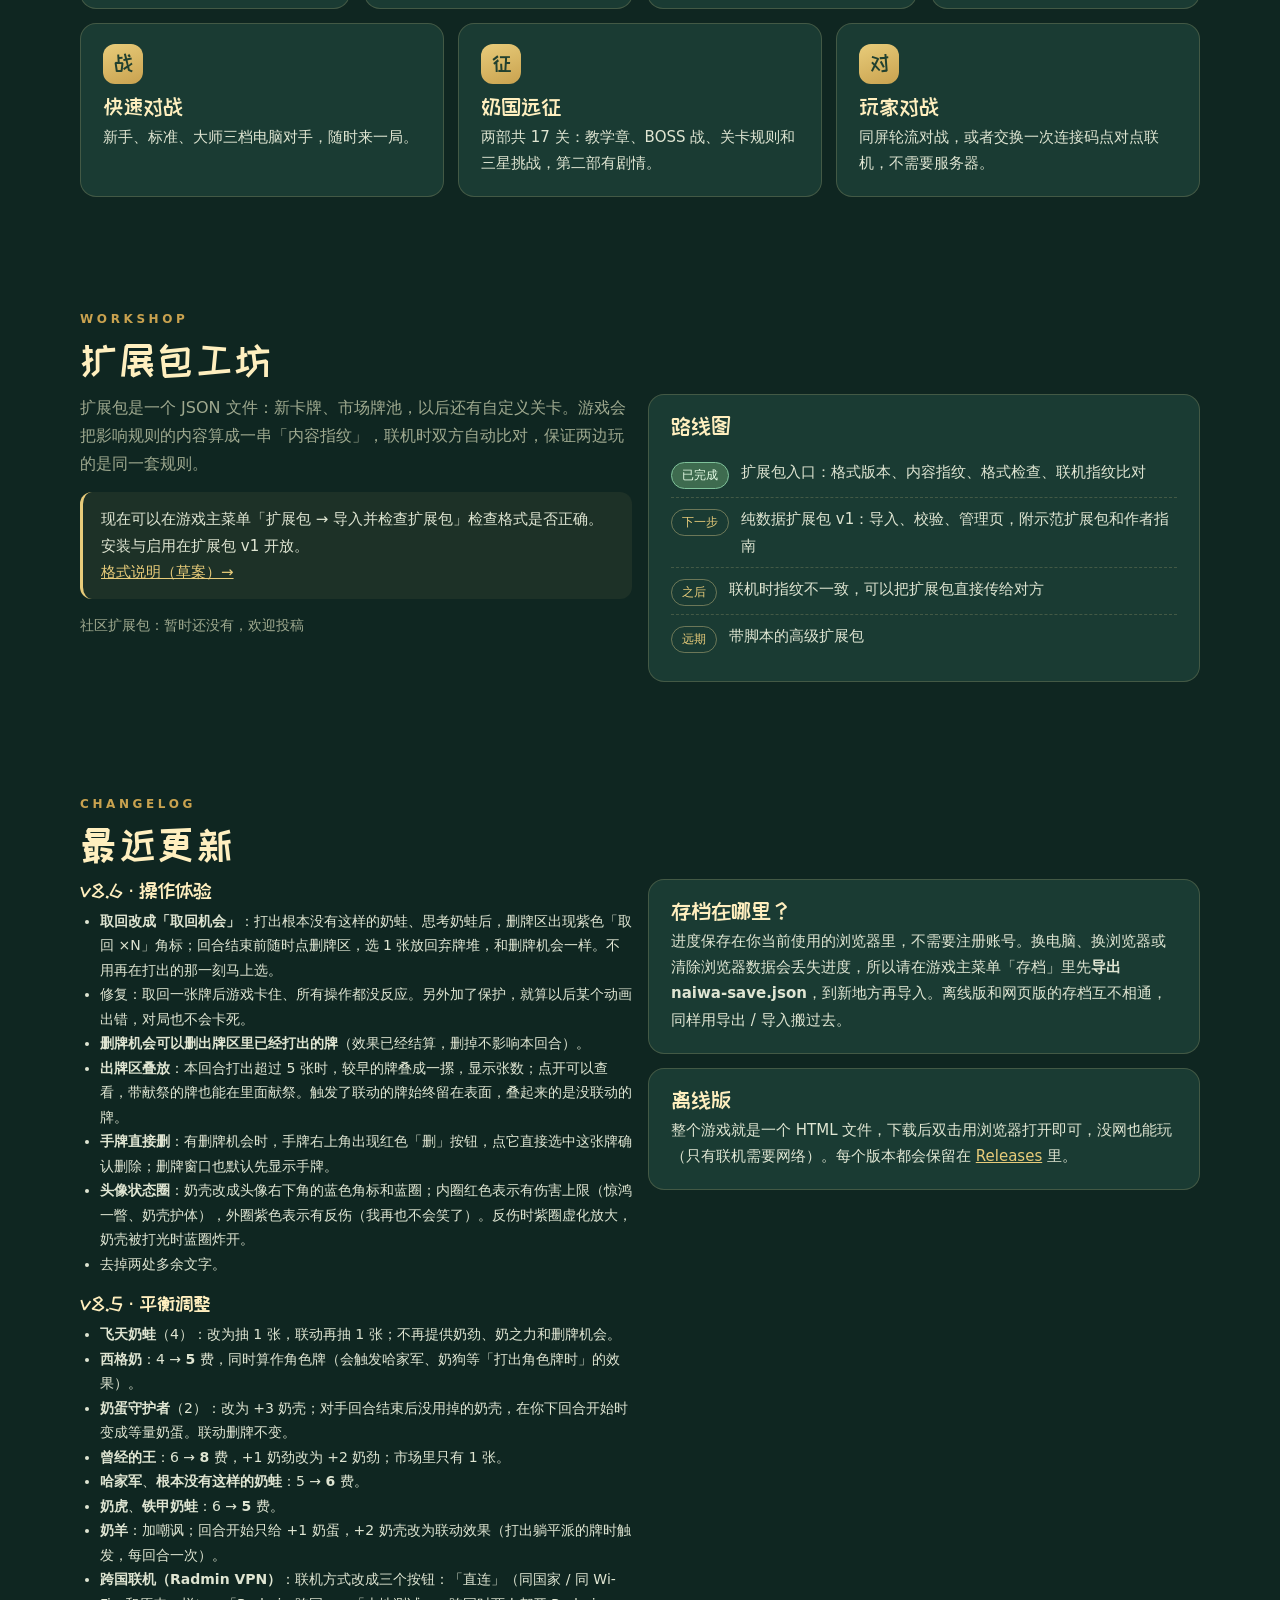
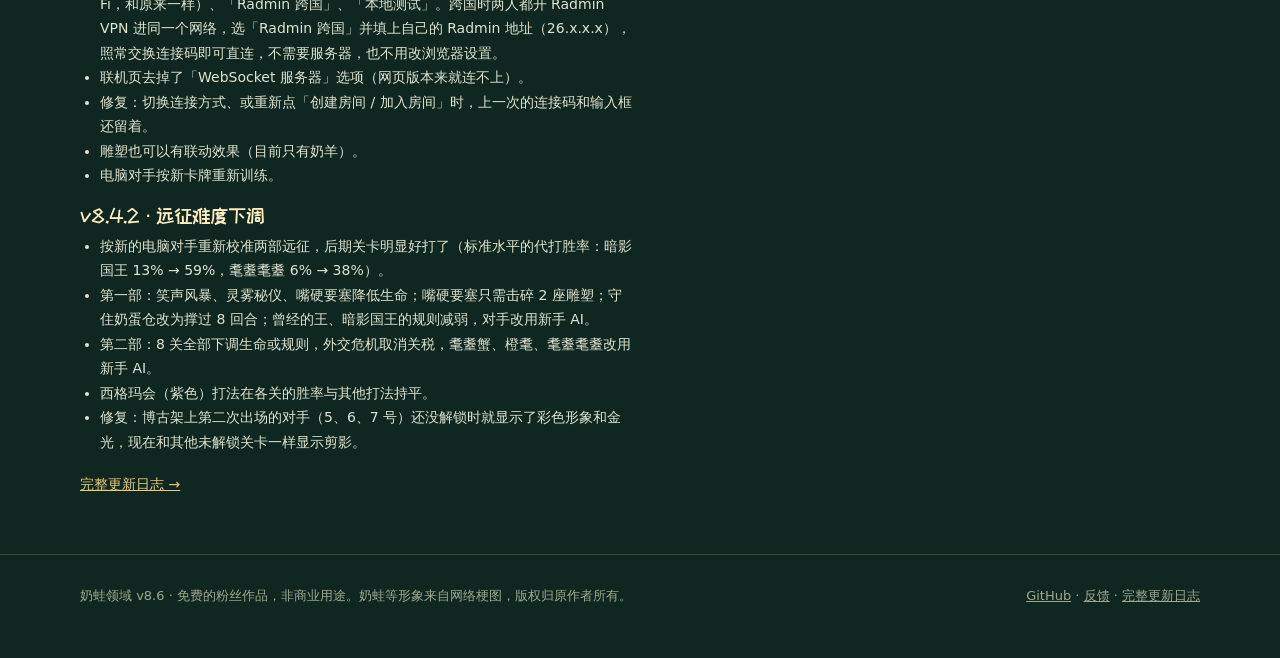
==== commit fa41b486: "Rebalanced, new Radmin based WebRTC" ====
--- a/index.html
+++ b/index.html
@@ -165,7 +165,7 @@
     <p class="en">THE MILK REALM</p>
     <div class="tag">奶蛙梗 × 牌库构筑对战</div>
     <p class="lead">招募奶蛙、删掉废牌、叠起状态，一回合打出一整套连招。四大阵营、两部远征、电脑对手和免服务器联机，打开浏览器就能玩。</p>
-    <div class="badges"><span class="badge ver">v8.5</span><span class="badge">免费</span><span class="badge">开源</span><span class="badge">开发中</span><span class="badge">电脑 / 手机</span></div>
+    <div class="badges"><span class="badge ver">v8.6</span><span class="badge">免费</span><span class="badge">开源</span><span class="badge">开发中</span><span class="badge">电脑 / 手机</span></div>
     <div class="cta">
       <a class="btn primary" href="play/">▶ 立即游玩</a>
       <a class="btn ghost" href="#" data-gh="release">⬇ 下载离线版 <small>单个 HTML · 约 2 MB</small></a>
@@ -249,7 +249,7 @@
   <div class="eyebrow">CHANGELOG</div>
   <h2>最近更新</h2>
   <div class="two">
-    <div class="changes"><h3>v8.5 · 平衡调整</h3><ul><li><b>飞天奶蛙</b>（4）：改为抽 1 张，联动再抽 1 张；不再提供奶劲、奶之力和删牌机会。</li><li><b>西格奶</b>：4 → <b>5</b> 费，同时算作角色牌（会触发哈家军、奶狗等「打出角色牌时」的效果）。</li><li><b>奶蛋守护者</b>（2）：改为 +3 奶壳；对手回合结束后没用掉的奶壳，在你下回合开始时变成等量奶蛋。联动删牌不变。</li><li><b>曾经的王</b>：6 → <b>8</b> 费，+1 奶劲改为 +2 奶劲；市场里只有 1 张。</li><li><b>哈家军</b>、<b>根本没有这样的奶蛙</b>：5 → <b>6</b> 费。</li><li><b>奶虎</b>、<b>铁甲奶蛙</b>：6 → <b>5</b> 费。</li><li><b>奶羊</b>：加嘲讽；回合开始只给 +1 奶蛋，+2 奶壳改为联动效果（打出躺平派的牌时触发，每回合一次）。</li><li><b>跨国联机（Radmin VPN）</b>：联机方式改成三个按钮：「直连」（同国家 / 同 Wi-Fi，和原来一样）、「Radmin 跨国」、「本地测试」。跨国时两人都开 Radmin VPN 进同一个网络，选「Radmin 跨国」并填上自己的 Radmin 地址（26.x.x.x），照常交换连接码即可直连，不需要服务器，也不用改浏览器设置。</li><li>联机页去掉了「WebSocket 服务器」选项（网页版本来就连不上）。</li><li>修复：切换连接方式、或重新点「创建房间 / 加入房间」时，上一次的连接码和输入框还留着。</li><li>雕塑也可以有联动效果（目前只有奶羊）。</li><li>电脑对手按新卡牌重新训练。</li></ul><h3>v8.4.2 · 远征难度下调</h3><ul><li>按新的电脑对手重新校准两部远征，后期关卡明显好打了（标准水平的代打胜率：暗影国王 13% → 59%，耄耋耄耋 6% → 38%）。</li><li>第一部：笑声风暴、灵雾秘仪、嘴硬要塞降低生命；嘴硬要塞只需击碎 2 座雕塑；守住奶蛋仓改为撑过 8 回合；曾经的王、暗影国王的规则减弱，对手改用新手 AI。</li><li>第二部：8 关全部下调生命或规则，外交危机取消关税，耄耋蟹、橙耄、耄耋耄耋改用新手 AI。</li><li>西格玛会（紫色）打法在各关的胜率与其他打法持平。</li><li>修复：博古架上第二次出场的对手（5、6、7 号）还没解锁时就显示了彩色形象和金光，现在和其他未解锁关卡一样显示剪影。</li></ul><h3>v8.4.1 · 修复</h3><ul><li><b>删牌区改为只放本回合的牌</b>：本回合删掉、献祭的牌先进删牌区，回合结束时清空、永久移出游戏。</li><li><b>取回改为放回弃牌堆</b>（不再进手牌）：根本没有这样的奶蛙、思考奶蛙要在删牌或献祭之后再打。电脑对手也按这个顺序打。</li><li>修复：手机上双指放大页面后再进入远征（或切换任何界面），牌桌会缩到屏幕一角。现在牌桌按页面本身的尺寸计算，并禁止浏览器的双指缩放 / 双击放大（牌桌自己会缩放适配屏幕）。</li><li>长卡名（如「根本没有这样的奶蛙」）自动缩小字号，不再超出名称条。</li><li>「根本没有这样的奶蛙」改为全画幅传奇卡面（不抠图）。</li><li>电脑对手按现行规则重新训练：大师更强，标准、新手重新校准。</li></ul><a class="more" href="#" data-gh="changelog">完整更新日志 →</a></div>
+    <div class="changes"><h3>v8.6 · 操作体验</h3><ul><li><b>取回改成「取回机会」</b>：打出根本没有这样的奶蛙、思考奶蛙后，删牌区出现紫色「取回 ×N」角标；回合结束前随时点删牌区，选 1 张放回弃牌堆，和删牌机会一样。不用再在打出的那一刻马上选。</li><li>修复：取回一张牌后游戏卡住、所有操作都没反应。另外加了保护，就算以后某个动画出错，对局也不会卡死。</li><li><b>删牌机会可以删出牌区里已经打出的牌</b>（效果已经结算，删掉不影响本回合）。</li><li><b>出牌区叠放</b>：本回合打出超过 5 张时，较早的牌叠成一摞，显示张数；点开可以查看，带献祭的牌也能在里面献祭。触发了联动的牌始终留在表面，叠起来的是没联动的牌。</li><li><b>手牌直接删</b>：有删牌机会时，手牌右上角出现红色「删」按钮，点它直接选中这张牌确认删除；删牌窗口也默认先显示手牌。</li><li><b>头像状态圈</b>：奶壳改成头像右下角的蓝色角标和蓝圈；内圈红色表示有伤害上限（惊鸿一瞥、奶壳护体），外圈紫色表示有反伤（我再也不会笑了）。反伤时紫圈虚化放大，奶壳被打光时蓝圈炸开。</li><li>去掉两处多余文字。</li></ul><h3>v8.5 · 平衡调整</h3><ul><li><b>飞天奶蛙</b>（4）：改为抽 1 张，联动再抽 1 张；不再提供奶劲、奶之力和删牌机会。</li><li><b>西格奶</b>：4 → <b>5</b> 费，同时算作角色牌（会触发哈家军、奶狗等「打出角色牌时」的效果）。</li><li><b>奶蛋守护者</b>（2）：改为 +3 奶壳；对手回合结束后没用掉的奶壳，在你下回合开始时变成等量奶蛋。联动删牌不变。</li><li><b>曾经的王</b>：6 → <b>8</b> 费，+1 奶劲改为 +2 奶劲；市场里只有 1 张。</li><li><b>哈家军</b>、<b>根本没有这样的奶蛙</b>：5 → <b>6</b> 费。</li><li><b>奶虎</b>、<b>铁甲奶蛙</b>：6 → <b>5</b> 费。</li><li><b>奶羊</b>：加嘲讽；回合开始只给 +1 奶蛋，+2 奶壳改为联动效果（打出躺平派的牌时触发，每回合一次）。</li><li><b>跨国联机（Radmin VPN）</b>：联机方式改成三个按钮：「直连」（同国家 / 同 Wi-Fi，和原来一样）、「Radmin 跨国」、「本地测试」。跨国时两人都开 Radmin VPN 进同一个网络，选「Radmin 跨国」并填上自己的 Radmin 地址（26.x.x.x），照常交换连接码即可直连，不需要服务器，也不用改浏览器设置。</li><li>联机页去掉了「WebSocket 服务器」选项（网页版本来就连不上）。</li><li>修复：切换连接方式、或重新点「创建房间 / 加入房间」时，上一次的连接码和输入框还留着。</li><li>雕塑也可以有联动效果（目前只有奶羊）。</li><li>电脑对手按新卡牌重新训练。</li></ul><h3>v8.4.2 · 远征难度下调</h3><ul><li>按新的电脑对手重新校准两部远征，后期关卡明显好打了（标准水平的代打胜率：暗影国王 13% → 59%，耄耋耄耋 6% → 38%）。</li><li>第一部：笑声风暴、灵雾秘仪、嘴硬要塞降低生命；嘴硬要塞只需击碎 2 座雕塑；守住奶蛋仓改为撑过 8 回合；曾经的王、暗影国王的规则减弱，对手改用新手 AI。</li><li>第二部：8 关全部下调生命或规则，外交危机取消关税，耄耋蟹、橙耄、耄耋耄耋改用新手 AI。</li><li>西格玛会（紫色）打法在各关的胜率与其他打法持平。</li><li>修复：博古架上第二次出场的对手（5、6、7 号）还没解锁时就显示了彩色形象和金光，现在和其他未解锁关卡一样显示剪影。</li></ul><a class="more" href="#" data-gh="changelog">完整更新日志 →</a></div>
     <div>
       <div class="card" id="save">
         <h3>存档在哪里？</h3>
@@ -264,7 +264,7 @@
 </div></section>
 
 <footer><div class="wrap">
-  <span>奶蛙领域 v8.5 · 免费的粉丝作品，非商业用途。奶蛙等形象来自网络梗图，版权归原作者所有。</span>
+  <span>奶蛙领域 v8.6 · 免费的粉丝作品，非商业用途。奶蛙等形象来自网络梗图，版权归原作者所有。</span>
   <span><a href="#" data-gh="repo">GitHub</a> · <a href="#" data-gh="issues">反馈</a> · <a href="#" data-gh="changelog">完整更新日志</a></span>
 </div></footer>
 
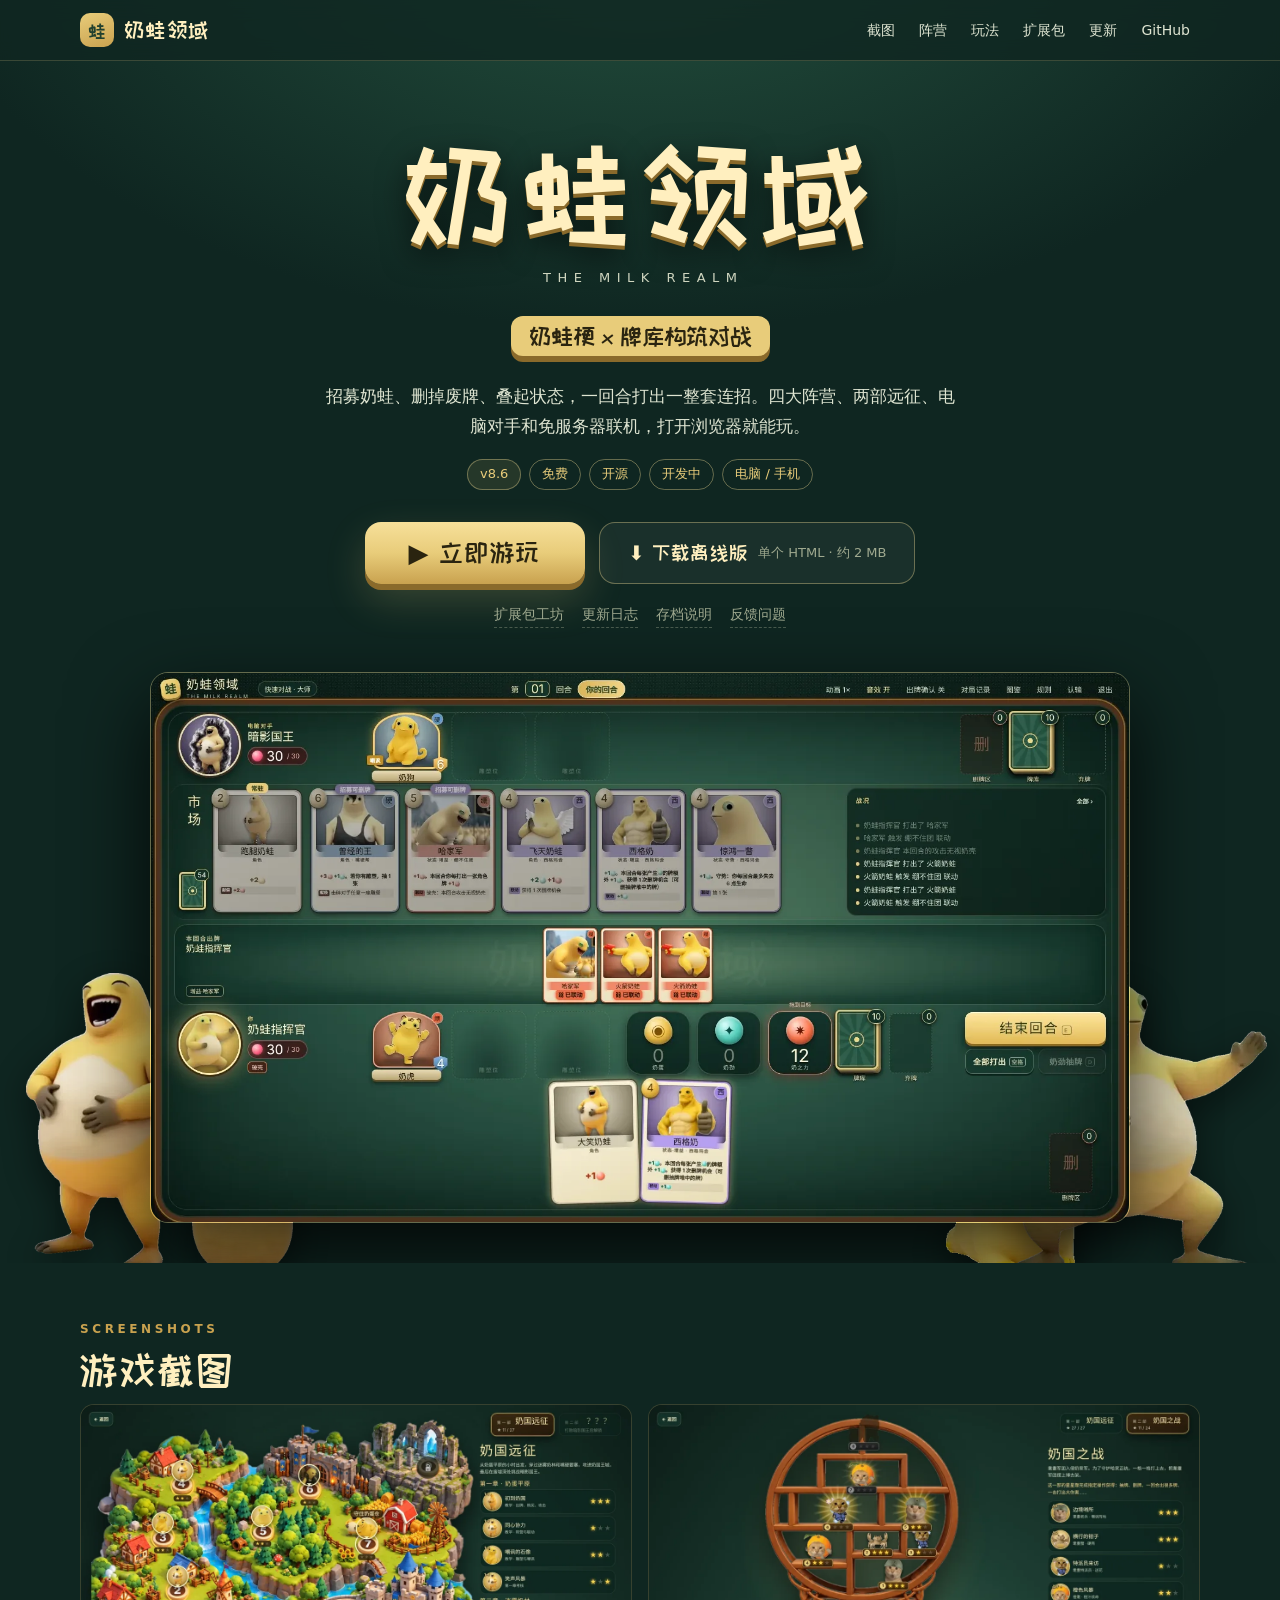
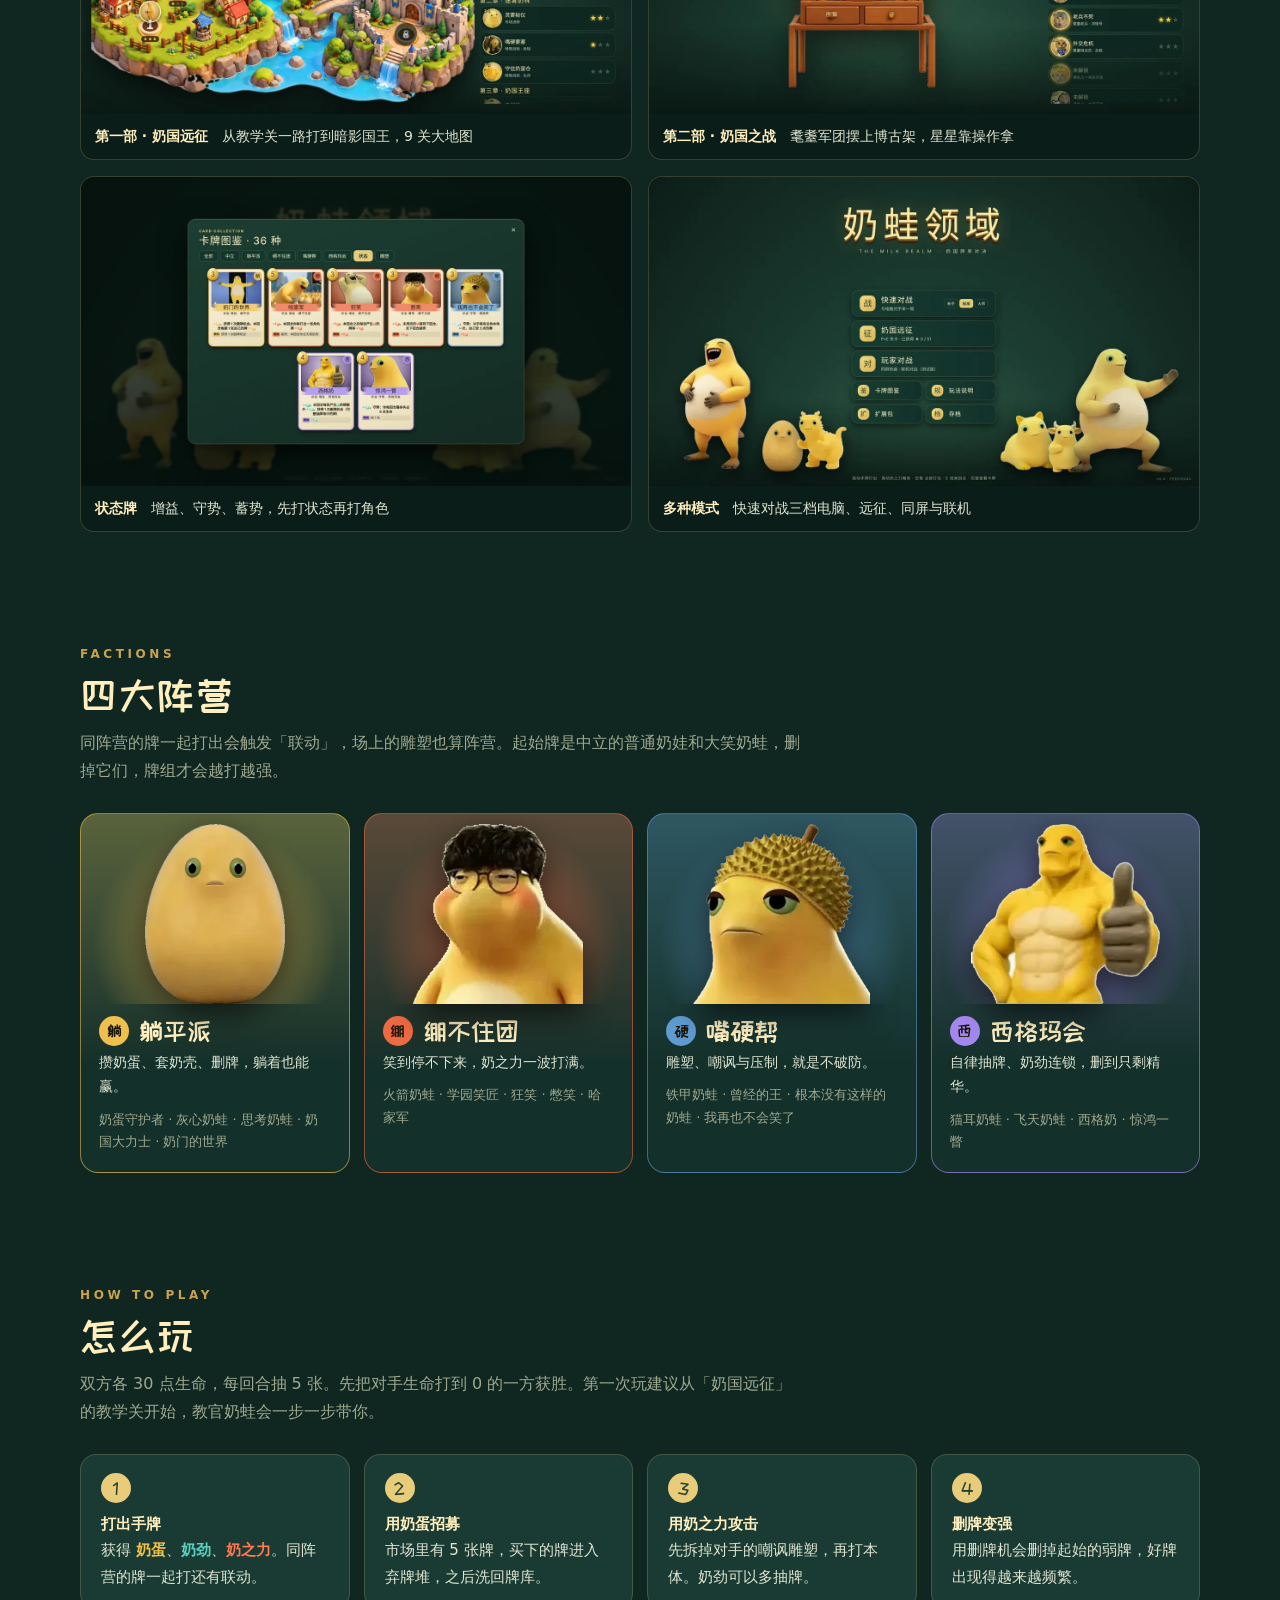
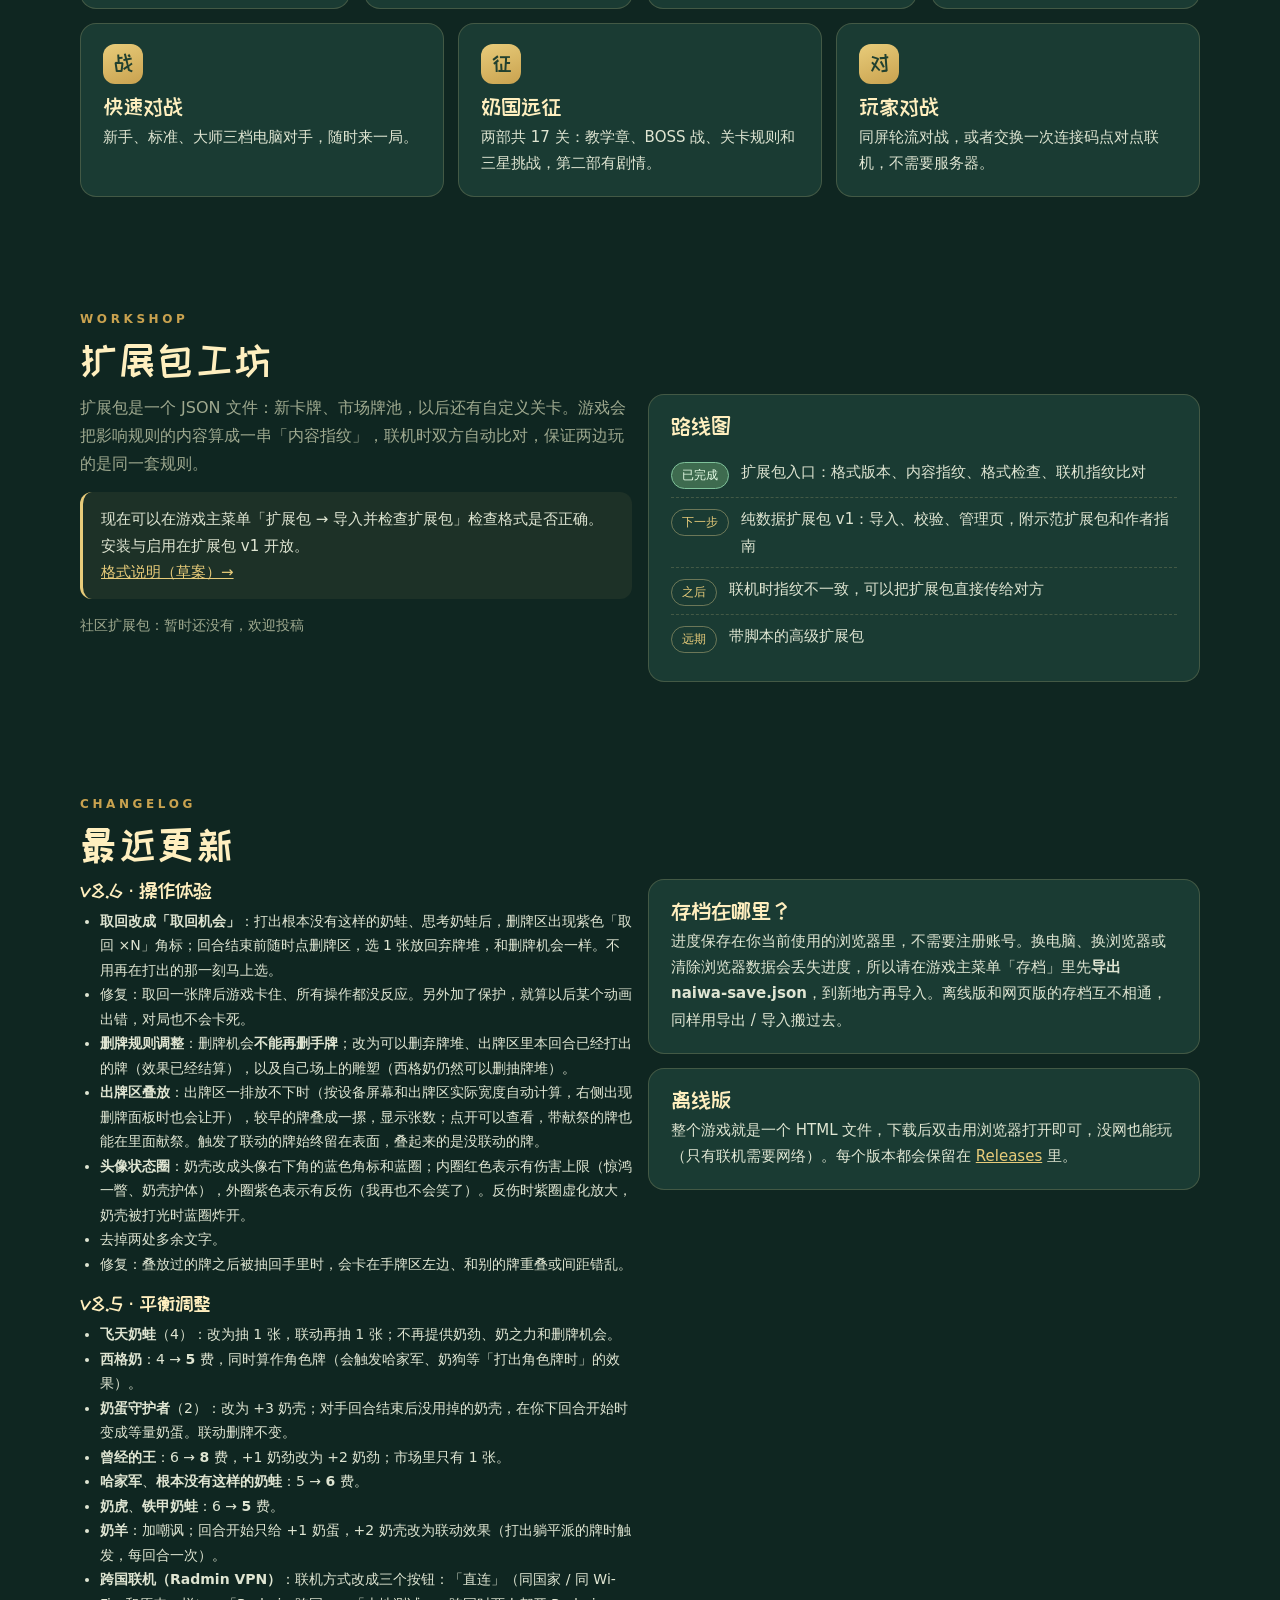
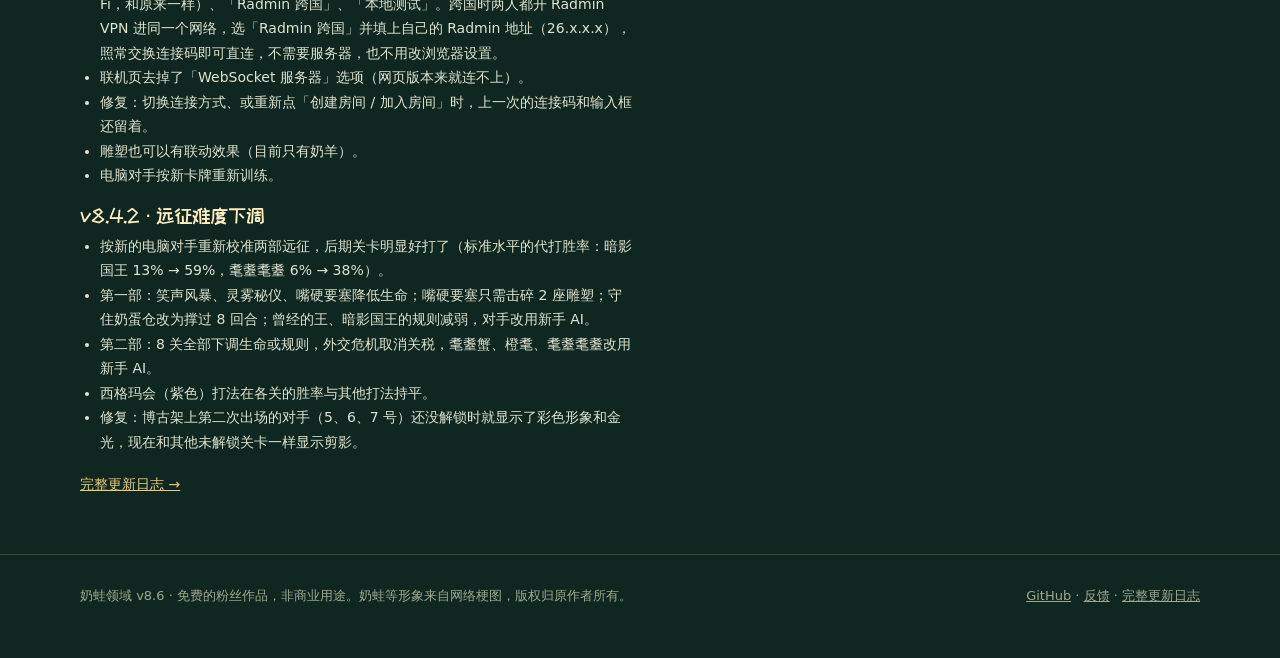
==== commit c6d7c3cb: "Small bug fixed" ====
--- a/index.html
+++ b/index.html
@@ -249,7 +249,7 @@
   <div class="eyebrow">CHANGELOG</div>
   <h2>最近更新</h2>
   <div class="two">
-    <div class="changes"><h3>v8.6 · 操作体验</h3><ul><li><b>取回改成「取回机会」</b>：打出根本没有这样的奶蛙、思考奶蛙后，删牌区出现紫色「取回 ×N」角标；回合结束前随时点删牌区，选 1 张放回弃牌堆，和删牌机会一样。不用再在打出的那一刻马上选。</li><li>修复：取回一张牌后游戏卡住、所有操作都没反应。另外加了保护，就算以后某个动画出错，对局也不会卡死。</li><li><b>删牌机会可以删出牌区里已经打出的牌</b>（效果已经结算，删掉不影响本回合）。</li><li><b>出牌区叠放</b>：本回合打出超过 5 张时，较早的牌叠成一摞，显示张数；点开可以查看，带献祭的牌也能在里面献祭。触发了联动的牌始终留在表面，叠起来的是没联动的牌。</li><li><b>手牌直接删</b>：有删牌机会时，手牌右上角出现红色「删」按钮，点它直接选中这张牌确认删除；删牌窗口也默认先显示手牌。</li><li><b>头像状态圈</b>：奶壳改成头像右下角的蓝色角标和蓝圈；内圈红色表示有伤害上限（惊鸿一瞥、奶壳护体），外圈紫色表示有反伤（我再也不会笑了）。反伤时紫圈虚化放大，奶壳被打光时蓝圈炸开。</li><li>去掉两处多余文字。</li></ul><h3>v8.5 · 平衡调整</h3><ul><li><b>飞天奶蛙</b>（4）：改为抽 1 张，联动再抽 1 张；不再提供奶劲、奶之力和删牌机会。</li><li><b>西格奶</b>：4 → <b>5</b> 费，同时算作角色牌（会触发哈家军、奶狗等「打出角色牌时」的效果）。</li><li><b>奶蛋守护者</b>（2）：改为 +3 奶壳；对手回合结束后没用掉的奶壳，在你下回合开始时变成等量奶蛋。联动删牌不变。</li><li><b>曾经的王</b>：6 → <b>8</b> 费，+1 奶劲改为 +2 奶劲；市场里只有 1 张。</li><li><b>哈家军</b>、<b>根本没有这样的奶蛙</b>：5 → <b>6</b> 费。</li><li><b>奶虎</b>、<b>铁甲奶蛙</b>：6 → <b>5</b> 费。</li><li><b>奶羊</b>：加嘲讽；回合开始只给 +1 奶蛋，+2 奶壳改为联动效果（打出躺平派的牌时触发，每回合一次）。</li><li><b>跨国联机（Radmin VPN）</b>：联机方式改成三个按钮：「直连」（同国家 / 同 Wi-Fi，和原来一样）、「Radmin 跨国」、「本地测试」。跨国时两人都开 Radmin VPN 进同一个网络，选「Radmin 跨国」并填上自己的 Radmin 地址（26.x.x.x），照常交换连接码即可直连，不需要服务器，也不用改浏览器设置。</li><li>联机页去掉了「WebSocket 服务器」选项（网页版本来就连不上）。</li><li>修复：切换连接方式、或重新点「创建房间 / 加入房间」时，上一次的连接码和输入框还留着。</li><li>雕塑也可以有联动效果（目前只有奶羊）。</li><li>电脑对手按新卡牌重新训练。</li></ul><h3>v8.4.2 · 远征难度下调</h3><ul><li>按新的电脑对手重新校准两部远征，后期关卡明显好打了（标准水平的代打胜率：暗影国王 13% → 59%，耄耋耄耋 6% → 38%）。</li><li>第一部：笑声风暴、灵雾秘仪、嘴硬要塞降低生命；嘴硬要塞只需击碎 2 座雕塑；守住奶蛋仓改为撑过 8 回合；曾经的王、暗影国王的规则减弱，对手改用新手 AI。</li><li>第二部：8 关全部下调生命或规则，外交危机取消关税，耄耋蟹、橙耄、耄耋耄耋改用新手 AI。</li><li>西格玛会（紫色）打法在各关的胜率与其他打法持平。</li><li>修复：博古架上第二次出场的对手（5、6、7 号）还没解锁时就显示了彩色形象和金光，现在和其他未解锁关卡一样显示剪影。</li></ul><a class="more" href="#" data-gh="changelog">完整更新日志 →</a></div>
+    <div class="changes"><h3>v8.6 · 操作体验</h3><ul><li><b>取回改成「取回机会」</b>：打出根本没有这样的奶蛙、思考奶蛙后，删牌区出现紫色「取回 ×N」角标；回合结束前随时点删牌区，选 1 张放回弃牌堆，和删牌机会一样。不用再在打出的那一刻马上选。</li><li>修复：取回一张牌后游戏卡住、所有操作都没反应。另外加了保护，就算以后某个动画出错，对局也不会卡死。</li><li><b>删牌规则调整</b>：删牌机会<b>不能再删手牌</b>；改为可以删弃牌堆、出牌区里本回合已经打出的牌（效果已经结算），以及自己场上的雕塑（西格奶仍然可以删抽牌堆）。</li><li><b>出牌区叠放</b>：出牌区一排放不下时（按设备屏幕和出牌区实际宽度自动计算，右侧出现删牌面板时也会让开），较早的牌叠成一摞，显示张数；点开可以查看，带献祭的牌也能在里面献祭。触发了联动的牌始终留在表面，叠起来的是没联动的牌。</li><li><b>头像状态圈</b>：奶壳改成头像右下角的蓝色角标和蓝圈；内圈红色表示有伤害上限（惊鸿一瞥、奶壳护体），外圈紫色表示有反伤（我再也不会笑了）。反伤时紫圈虚化放大，奶壳被打光时蓝圈炸开。</li><li>去掉两处多余文字。</li><li>修复：叠放过的牌之后被抽回手里时，会卡在手牌区左边、和别的牌重叠或间距错乱。</li></ul><h3>v8.5 · 平衡调整</h3><ul><li><b>飞天奶蛙</b>（4）：改为抽 1 张，联动再抽 1 张；不再提供奶劲、奶之力和删牌机会。</li><li><b>西格奶</b>：4 → <b>5</b> 费，同时算作角色牌（会触发哈家军、奶狗等「打出角色牌时」的效果）。</li><li><b>奶蛋守护者</b>（2）：改为 +3 奶壳；对手回合结束后没用掉的奶壳，在你下回合开始时变成等量奶蛋。联动删牌不变。</li><li><b>曾经的王</b>：6 → <b>8</b> 费，+1 奶劲改为 +2 奶劲；市场里只有 1 张。</li><li><b>哈家军</b>、<b>根本没有这样的奶蛙</b>：5 → <b>6</b> 费。</li><li><b>奶虎</b>、<b>铁甲奶蛙</b>：6 → <b>5</b> 费。</li><li><b>奶羊</b>：加嘲讽；回合开始只给 +1 奶蛋，+2 奶壳改为联动效果（打出躺平派的牌时触发，每回合一次）。</li><li><b>跨国联机（Radmin VPN）</b>：联机方式改成三个按钮：「直连」（同国家 / 同 Wi-Fi，和原来一样）、「Radmin 跨国」、「本地测试」。跨国时两人都开 Radmin VPN 进同一个网络，选「Radmin 跨国」并填上自己的 Radmin 地址（26.x.x.x），照常交换连接码即可直连，不需要服务器，也不用改浏览器设置。</li><li>联机页去掉了「WebSocket 服务器」选项（网页版本来就连不上）。</li><li>修复：切换连接方式、或重新点「创建房间 / 加入房间」时，上一次的连接码和输入框还留着。</li><li>雕塑也可以有联动效果（目前只有奶羊）。</li><li>电脑对手按新卡牌重新训练。</li></ul><h3>v8.4.2 · 远征难度下调</h3><ul><li>按新的电脑对手重新校准两部远征，后期关卡明显好打了（标准水平的代打胜率：暗影国王 13% → 59%，耄耋耄耋 6% → 38%）。</li><li>第一部：笑声风暴、灵雾秘仪、嘴硬要塞降低生命；嘴硬要塞只需击碎 2 座雕塑；守住奶蛋仓改为撑过 8 回合；曾经的王、暗影国王的规则减弱，对手改用新手 AI。</li><li>第二部：8 关全部下调生命或规则，外交危机取消关税，耄耋蟹、橙耄、耄耋耄耋改用新手 AI。</li><li>西格玛会（紫色）打法在各关的胜率与其他打法持平。</li><li>修复：博古架上第二次出场的对手（5、6、7 号）还没解锁时就显示了彩色形象和金光，现在和其他未解锁关卡一样显示剪影。</li></ul><a class="more" href="#" data-gh="changelog">完整更新日志 →</a></div>
     <div>
       <div class="card" id="save">
         <h3>存档在哪里？</h3>
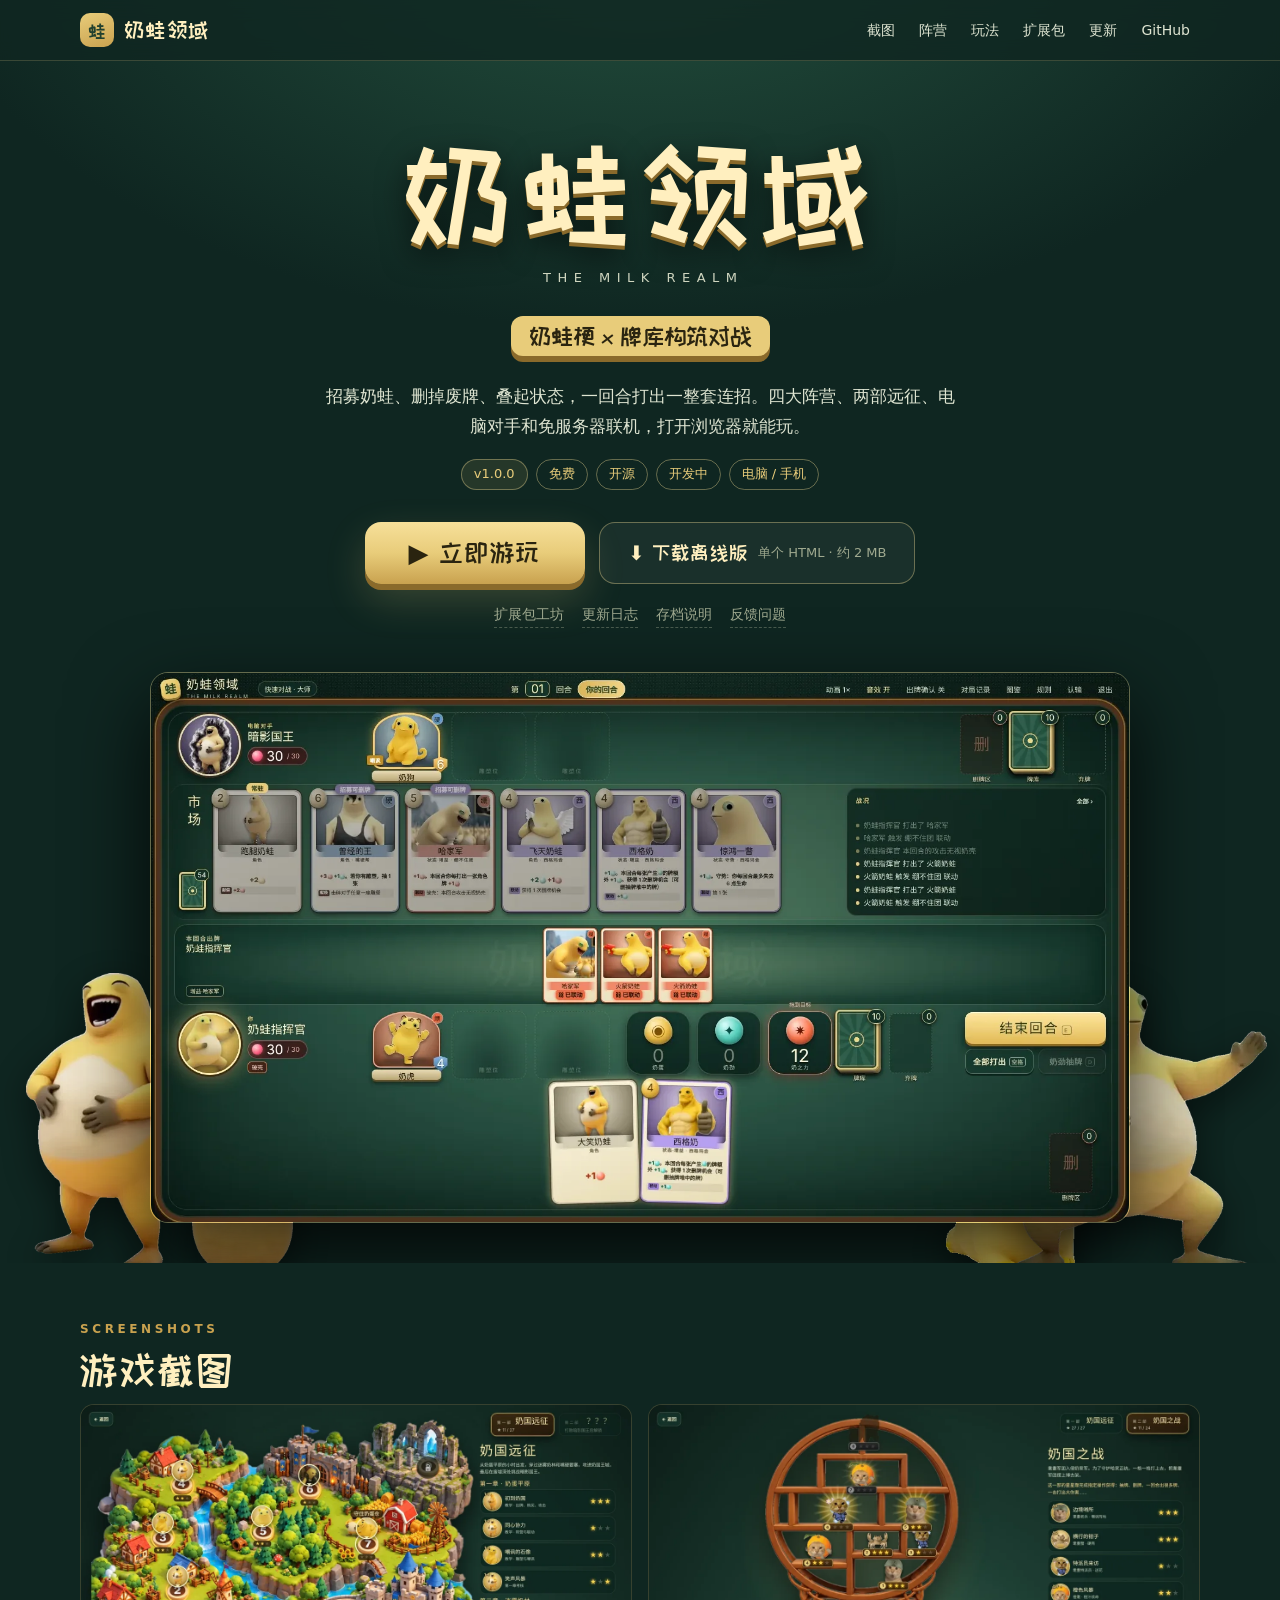
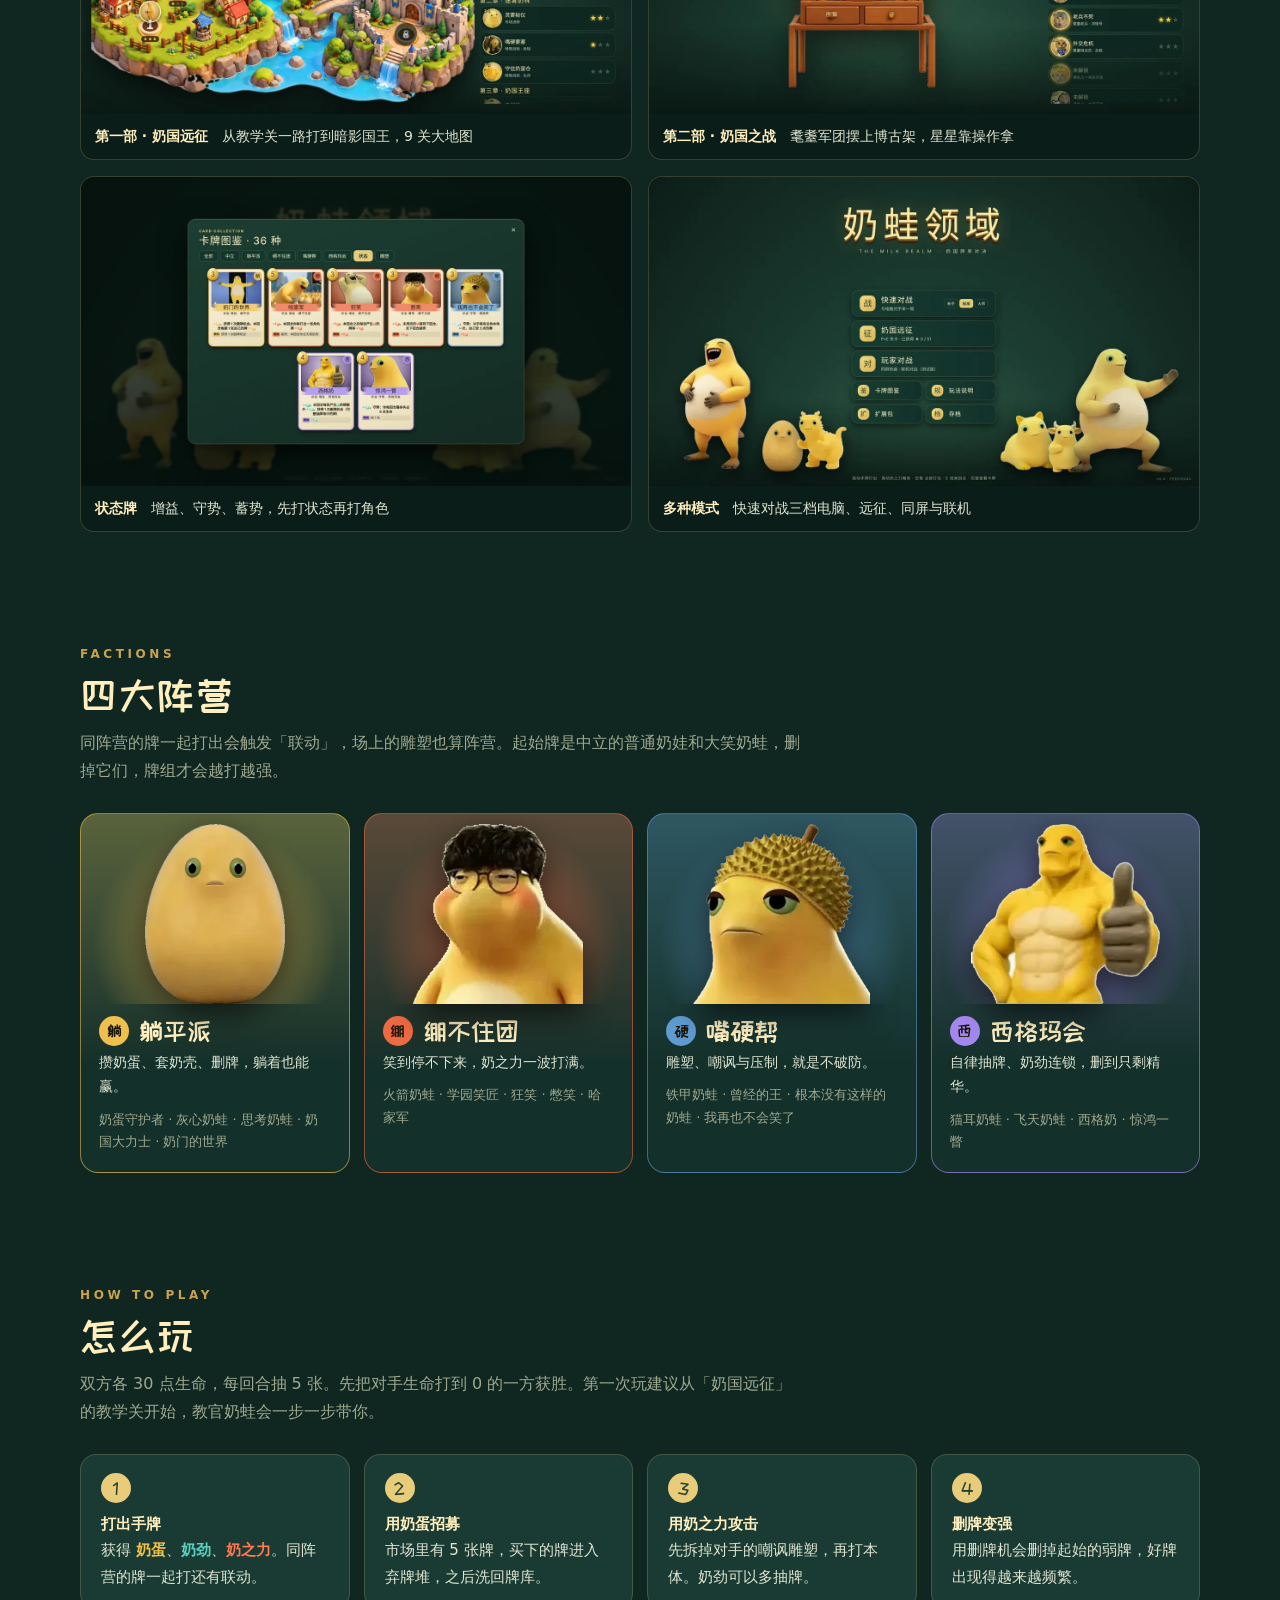
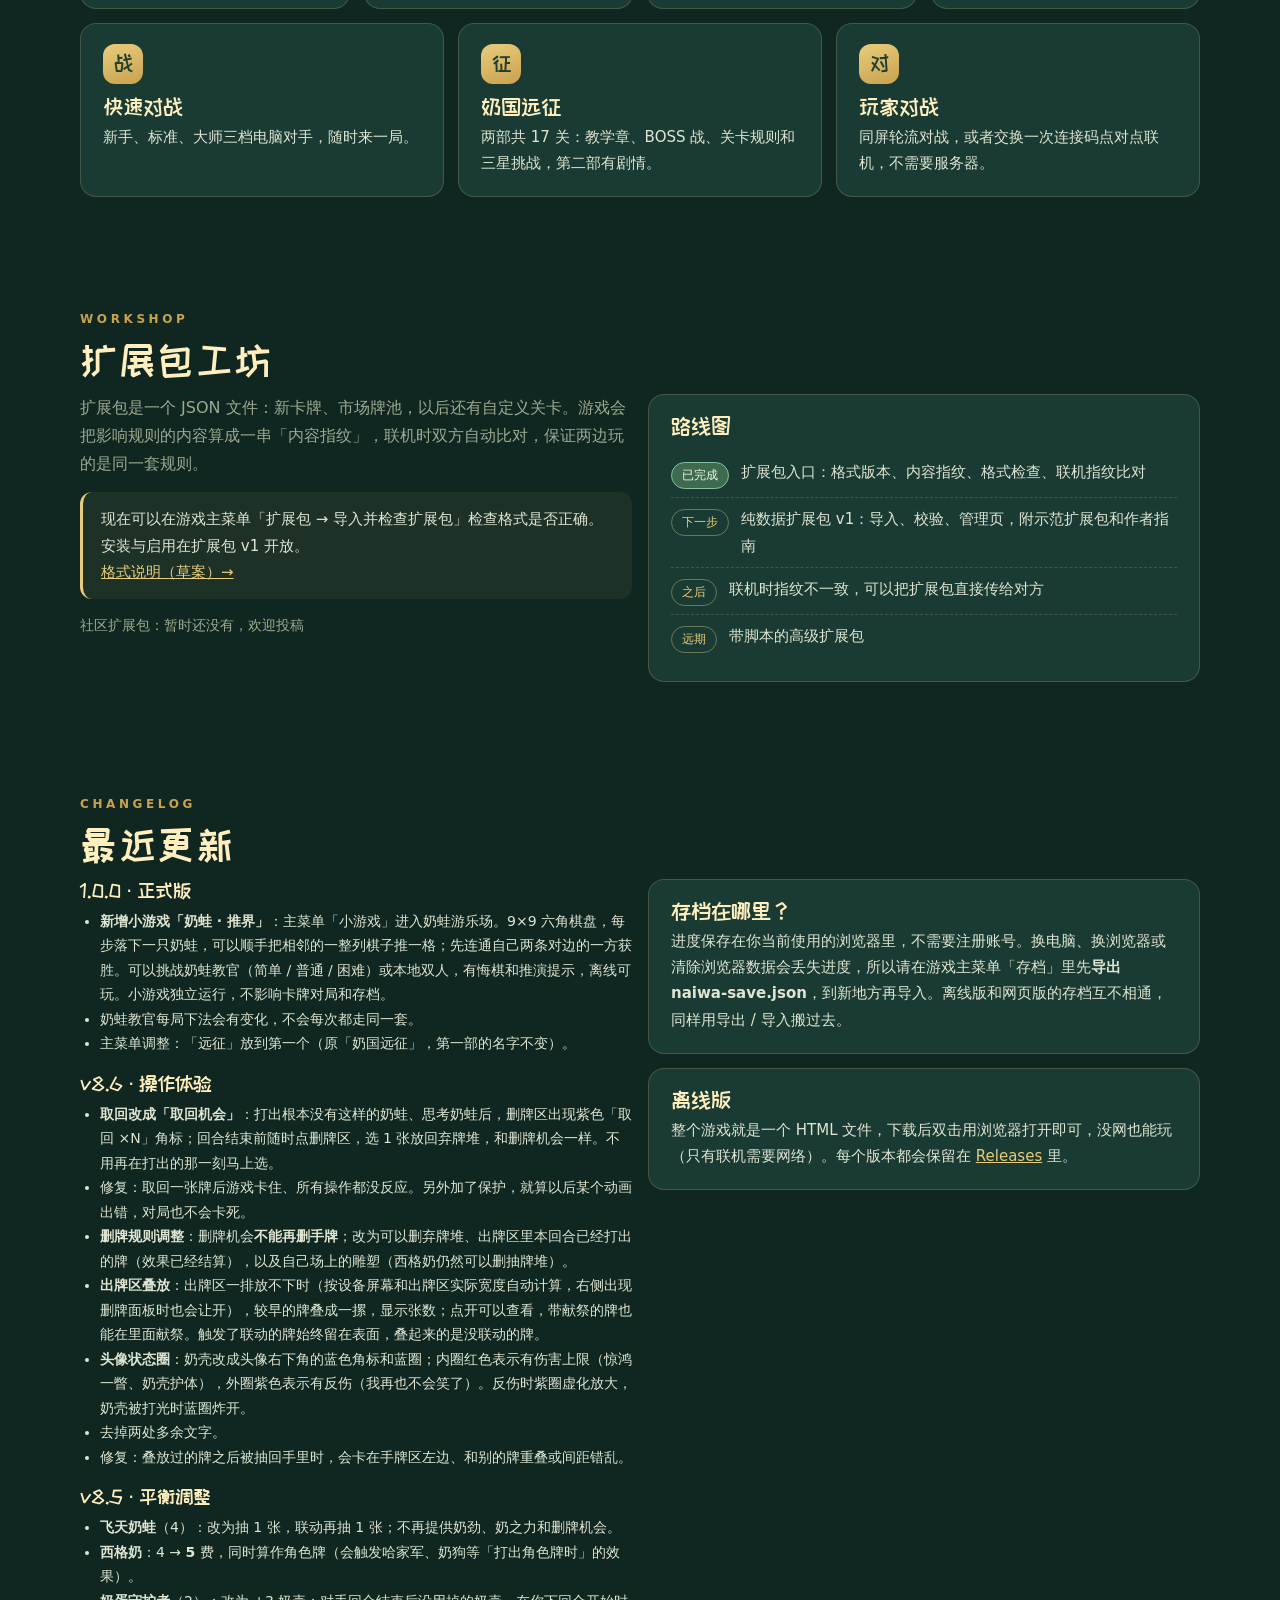
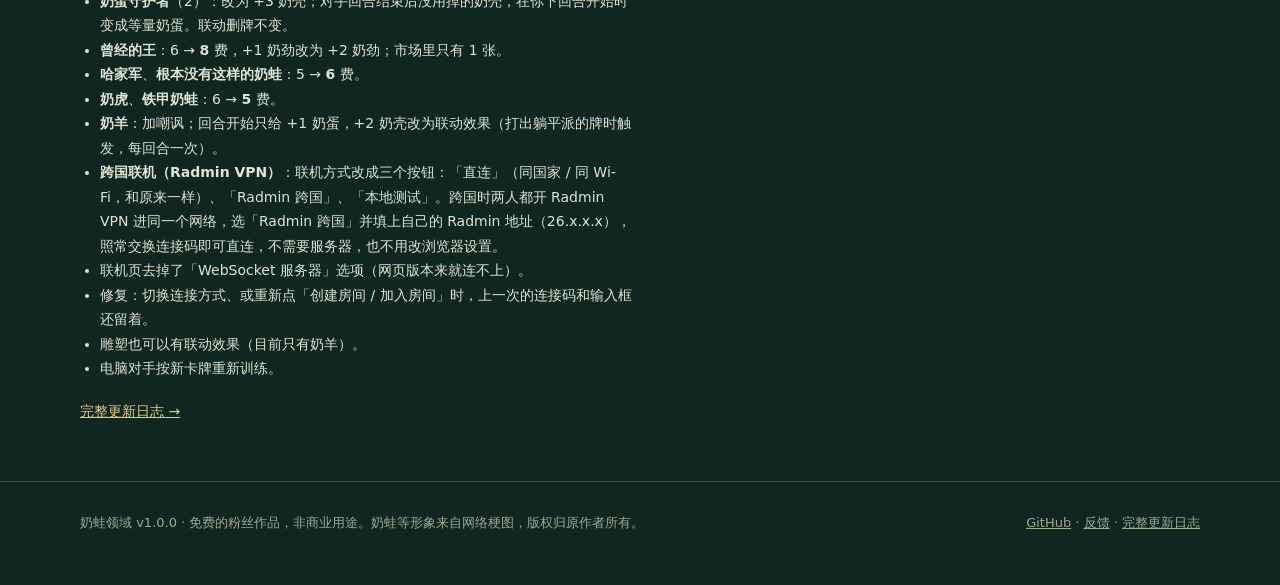
==== commit c812d71e: "final version before release" ====
--- a/index.html
+++ b/index.html
@@ -165,7 +165,7 @@
     <p class="en">THE MILK REALM</p>
     <div class="tag">奶蛙梗 × 牌库构筑对战</div>
     <p class="lead">招募奶蛙、删掉废牌、叠起状态，一回合打出一整套连招。四大阵营、两部远征、电脑对手和免服务器联机，打开浏览器就能玩。</p>
-    <div class="badges"><span class="badge ver">v8.6</span><span class="badge">免费</span><span class="badge">开源</span><span class="badge">开发中</span><span class="badge">电脑 / 手机</span></div>
+    <div class="badges"><span class="badge ver">v1.0.0</span><span class="badge">免费</span><span class="badge">开源</span><span class="badge">开发中</span><span class="badge">电脑 / 手机</span></div>
     <div class="cta">
       <a class="btn primary" href="play/">▶ 立即游玩</a>
       <a class="btn ghost" href="#" data-gh="release">⬇ 下载离线版 <small>单个 HTML · 约 2 MB</small></a>
@@ -249,7 +249,7 @@
   <div class="eyebrow">CHANGELOG</div>
   <h2>最近更新</h2>
   <div class="two">
-    <div class="changes"><h3>v8.6 · 操作体验</h3><ul><li><b>取回改成「取回机会」</b>：打出根本没有这样的奶蛙、思考奶蛙后，删牌区出现紫色「取回 ×N」角标；回合结束前随时点删牌区，选 1 张放回弃牌堆，和删牌机会一样。不用再在打出的那一刻马上选。</li><li>修复：取回一张牌后游戏卡住、所有操作都没反应。另外加了保护，就算以后某个动画出错，对局也不会卡死。</li><li><b>删牌规则调整</b>：删牌机会<b>不能再删手牌</b>；改为可以删弃牌堆、出牌区里本回合已经打出的牌（效果已经结算），以及自己场上的雕塑（西格奶仍然可以删抽牌堆）。</li><li><b>出牌区叠放</b>：出牌区一排放不下时（按设备屏幕和出牌区实际宽度自动计算，右侧出现删牌面板时也会让开），较早的牌叠成一摞，显示张数；点开可以查看，带献祭的牌也能在里面献祭。触发了联动的牌始终留在表面，叠起来的是没联动的牌。</li><li><b>头像状态圈</b>：奶壳改成头像右下角的蓝色角标和蓝圈；内圈红色表示有伤害上限（惊鸿一瞥、奶壳护体），外圈紫色表示有反伤（我再也不会笑了）。反伤时紫圈虚化放大，奶壳被打光时蓝圈炸开。</li><li>去掉两处多余文字。</li><li>修复：叠放过的牌之后被抽回手里时，会卡在手牌区左边、和别的牌重叠或间距错乱。</li></ul><h3>v8.5 · 平衡调整</h3><ul><li><b>飞天奶蛙</b>（4）：改为抽 1 张，联动再抽 1 张；不再提供奶劲、奶之力和删牌机会。</li><li><b>西格奶</b>：4 → <b>5</b> 费，同时算作角色牌（会触发哈家军、奶狗等「打出角色牌时」的效果）。</li><li><b>奶蛋守护者</b>（2）：改为 +3 奶壳；对手回合结束后没用掉的奶壳，在你下回合开始时变成等量奶蛋。联动删牌不变。</li><li><b>曾经的王</b>：6 → <b>8</b> 费，+1 奶劲改为 +2 奶劲；市场里只有 1 张。</li><li><b>哈家军</b>、<b>根本没有这样的奶蛙</b>：5 → <b>6</b> 费。</li><li><b>奶虎</b>、<b>铁甲奶蛙</b>：6 → <b>5</b> 费。</li><li><b>奶羊</b>：加嘲讽；回合开始只给 +1 奶蛋，+2 奶壳改为联动效果（打出躺平派的牌时触发，每回合一次）。</li><li><b>跨国联机（Radmin VPN）</b>：联机方式改成三个按钮：「直连」（同国家 / 同 Wi-Fi，和原来一样）、「Radmin 跨国」、「本地测试」。跨国时两人都开 Radmin VPN 进同一个网络，选「Radmin 跨国」并填上自己的 Radmin 地址（26.x.x.x），照常交换连接码即可直连，不需要服务器，也不用改浏览器设置。</li><li>联机页去掉了「WebSocket 服务器」选项（网页版本来就连不上）。</li><li>修复：切换连接方式、或重新点「创建房间 / 加入房间」时，上一次的连接码和输入框还留着。</li><li>雕塑也可以有联动效果（目前只有奶羊）。</li><li>电脑对手按新卡牌重新训练。</li></ul><h3>v8.4.2 · 远征难度下调</h3><ul><li>按新的电脑对手重新校准两部远征，后期关卡明显好打了（标准水平的代打胜率：暗影国王 13% → 59%，耄耋耄耋 6% → 38%）。</li><li>第一部：笑声风暴、灵雾秘仪、嘴硬要塞降低生命；嘴硬要塞只需击碎 2 座雕塑；守住奶蛋仓改为撑过 8 回合；曾经的王、暗影国王的规则减弱，对手改用新手 AI。</li><li>第二部：8 关全部下调生命或规则，外交危机取消关税，耄耋蟹、橙耄、耄耋耄耋改用新手 AI。</li><li>西格玛会（紫色）打法在各关的胜率与其他打法持平。</li><li>修复：博古架上第二次出场的对手（5、6、7 号）还没解锁时就显示了彩色形象和金光，现在和其他未解锁关卡一样显示剪影。</li></ul><a class="more" href="#" data-gh="changelog">完整更新日志 →</a></div>
+    <div class="changes"><h3>1.0.0 · 正式版</h3><ul><li><b>新增小游戏「奶蛙 · 推界」</b>：主菜单「小游戏」进入奶蛙游乐场。9×9 六角棋盘，每步落下一只奶蛙，可以顺手把相邻的一整列棋子推一格；先连通自己两条对边的一方获胜。可以挑战奶蛙教官（简单 / 普通 / 困难）或本地双人，有悔棋和推演提示，离线可玩。小游戏独立运行，不影响卡牌对局和存档。</li><li>奶蛙教官每局下法会有变化，不会每次都走同一套。</li><li>主菜单调整：「远征」放到第一个（原「奶国远征」，第一部的名字不变）。</li></ul><h3>v8.6 · 操作体验</h3><ul><li><b>取回改成「取回机会」</b>：打出根本没有这样的奶蛙、思考奶蛙后，删牌区出现紫色「取回 ×N」角标；回合结束前随时点删牌区，选 1 张放回弃牌堆，和删牌机会一样。不用再在打出的那一刻马上选。</li><li>修复：取回一张牌后游戏卡住、所有操作都没反应。另外加了保护，就算以后某个动画出错，对局也不会卡死。</li><li><b>删牌规则调整</b>：删牌机会<b>不能再删手牌</b>；改为可以删弃牌堆、出牌区里本回合已经打出的牌（效果已经结算），以及自己场上的雕塑（西格奶仍然可以删抽牌堆）。</li><li><b>出牌区叠放</b>：出牌区一排放不下时（按设备屏幕和出牌区实际宽度自动计算，右侧出现删牌面板时也会让开），较早的牌叠成一摞，显示张数；点开可以查看，带献祭的牌也能在里面献祭。触发了联动的牌始终留在表面，叠起来的是没联动的牌。</li><li><b>头像状态圈</b>：奶壳改成头像右下角的蓝色角标和蓝圈；内圈红色表示有伤害上限（惊鸿一瞥、奶壳护体），外圈紫色表示有反伤（我再也不会笑了）。反伤时紫圈虚化放大，奶壳被打光时蓝圈炸开。</li><li>去掉两处多余文字。</li><li>修复：叠放过的牌之后被抽回手里时，会卡在手牌区左边、和别的牌重叠或间距错乱。</li></ul><h3>v8.5 · 平衡调整</h3><ul><li><b>飞天奶蛙</b>（4）：改为抽 1 张，联动再抽 1 张；不再提供奶劲、奶之力和删牌机会。</li><li><b>西格奶</b>：4 → <b>5</b> 费，同时算作角色牌（会触发哈家军、奶狗等「打出角色牌时」的效果）。</li><li><b>奶蛋守护者</b>（2）：改为 +3 奶壳；对手回合结束后没用掉的奶壳，在你下回合开始时变成等量奶蛋。联动删牌不变。</li><li><b>曾经的王</b>：6 → <b>8</b> 费，+1 奶劲改为 +2 奶劲；市场里只有 1 张。</li><li><b>哈家军</b>、<b>根本没有这样的奶蛙</b>：5 → <b>6</b> 费。</li><li><b>奶虎</b>、<b>铁甲奶蛙</b>：6 → <b>5</b> 费。</li><li><b>奶羊</b>：加嘲讽；回合开始只给 +1 奶蛋，+2 奶壳改为联动效果（打出躺平派的牌时触发，每回合一次）。</li><li><b>跨国联机（Radmin VPN）</b>：联机方式改成三个按钮：「直连」（同国家 / 同 Wi-Fi，和原来一样）、「Radmin 跨国」、「本地测试」。跨国时两人都开 Radmin VPN 进同一个网络，选「Radmin 跨国」并填上自己的 Radmin 地址（26.x.x.x），照常交换连接码即可直连，不需要服务器，也不用改浏览器设置。</li><li>联机页去掉了「WebSocket 服务器」选项（网页版本来就连不上）。</li><li>修复：切换连接方式、或重新点「创建房间 / 加入房间」时，上一次的连接码和输入框还留着。</li><li>雕塑也可以有联动效果（目前只有奶羊）。</li><li>电脑对手按新卡牌重新训练。</li></ul><a class="more" href="#" data-gh="changelog">完整更新日志 →</a></div>
     <div>
       <div class="card" id="save">
         <h3>存档在哪里？</h3>
@@ -264,7 +264,7 @@
 </div></section>
 
 <footer><div class="wrap">
-  <span>奶蛙领域 v8.6 · 免费的粉丝作品，非商业用途。奶蛙等形象来自网络梗图，版权归原作者所有。</span>
+  <span>奶蛙领域 v1.0.0 · 免费的粉丝作品，非商业用途。奶蛙等形象来自网络梗图，版权归原作者所有。</span>
   <span><a href="#" data-gh="repo">GitHub</a> · <a href="#" data-gh="issues">反馈</a> · <a href="#" data-gh="changelog">完整更新日志</a></span>
 </div></footer>
 
